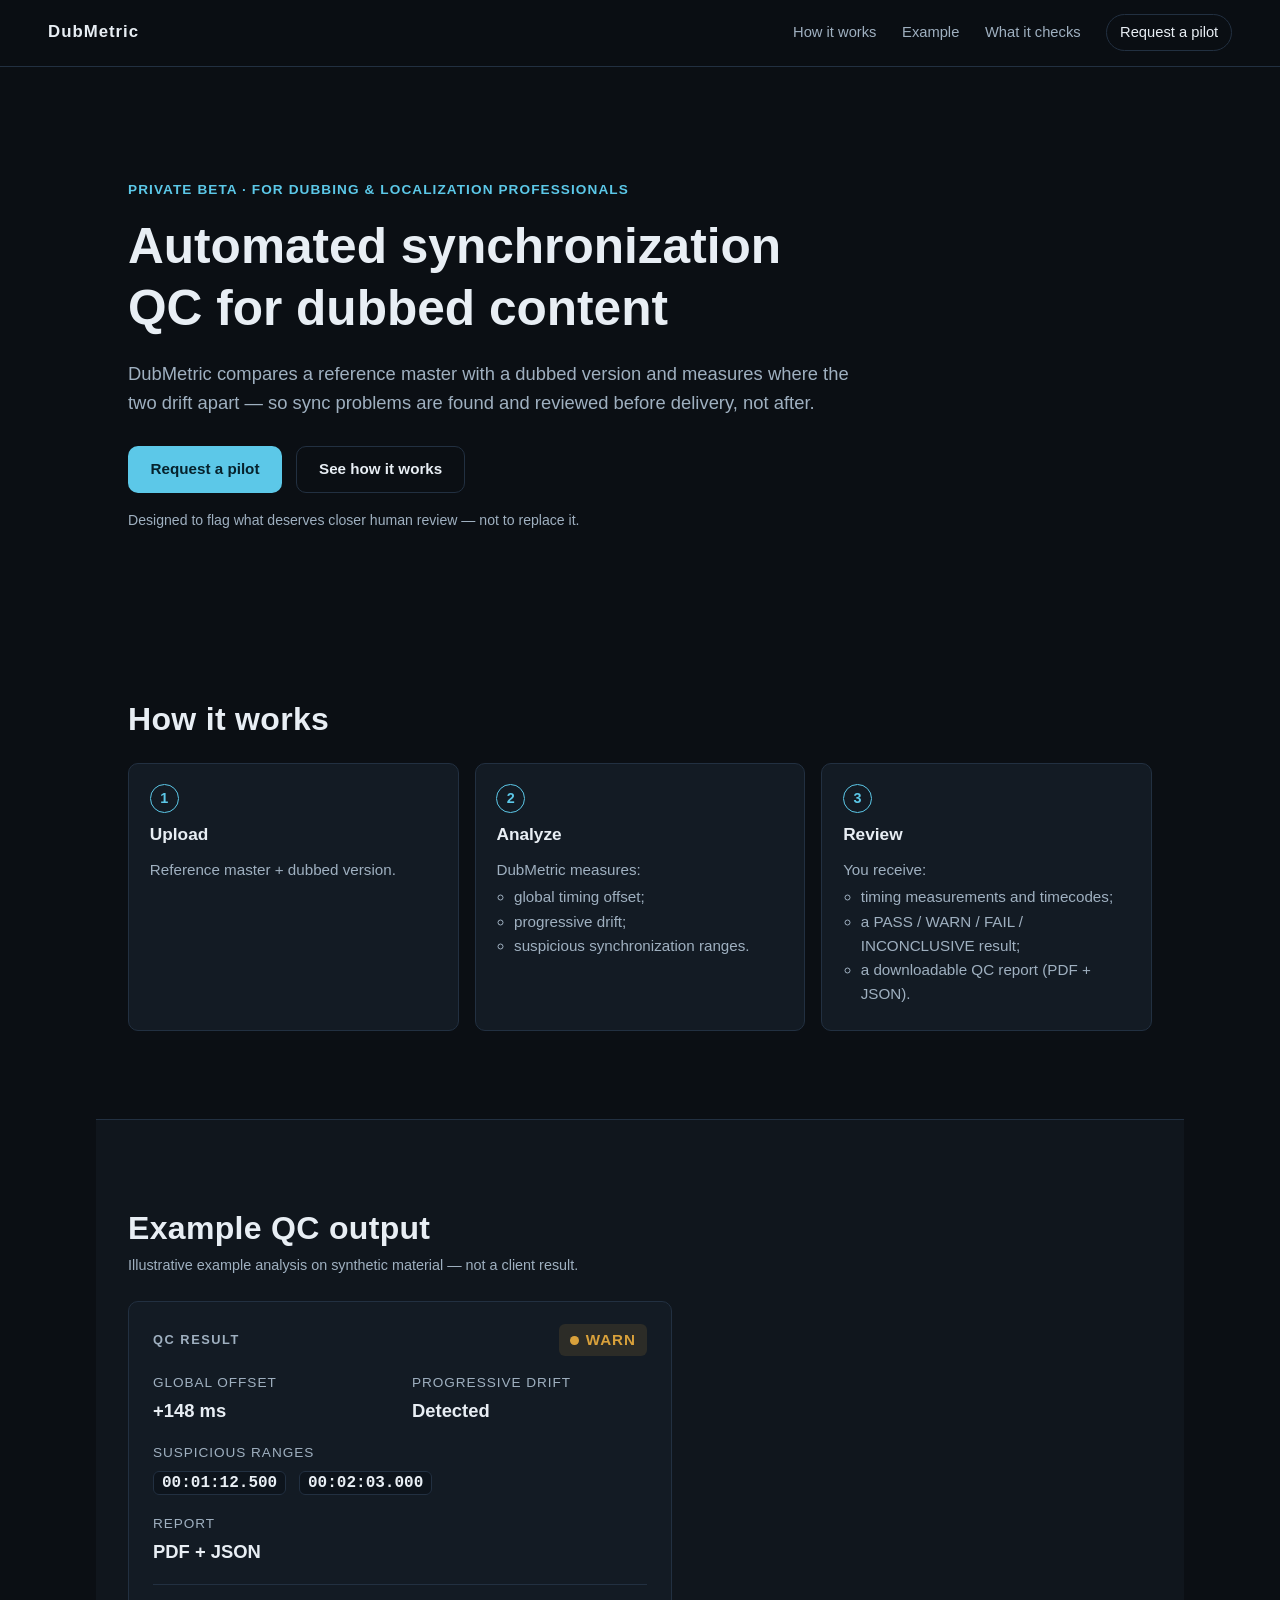
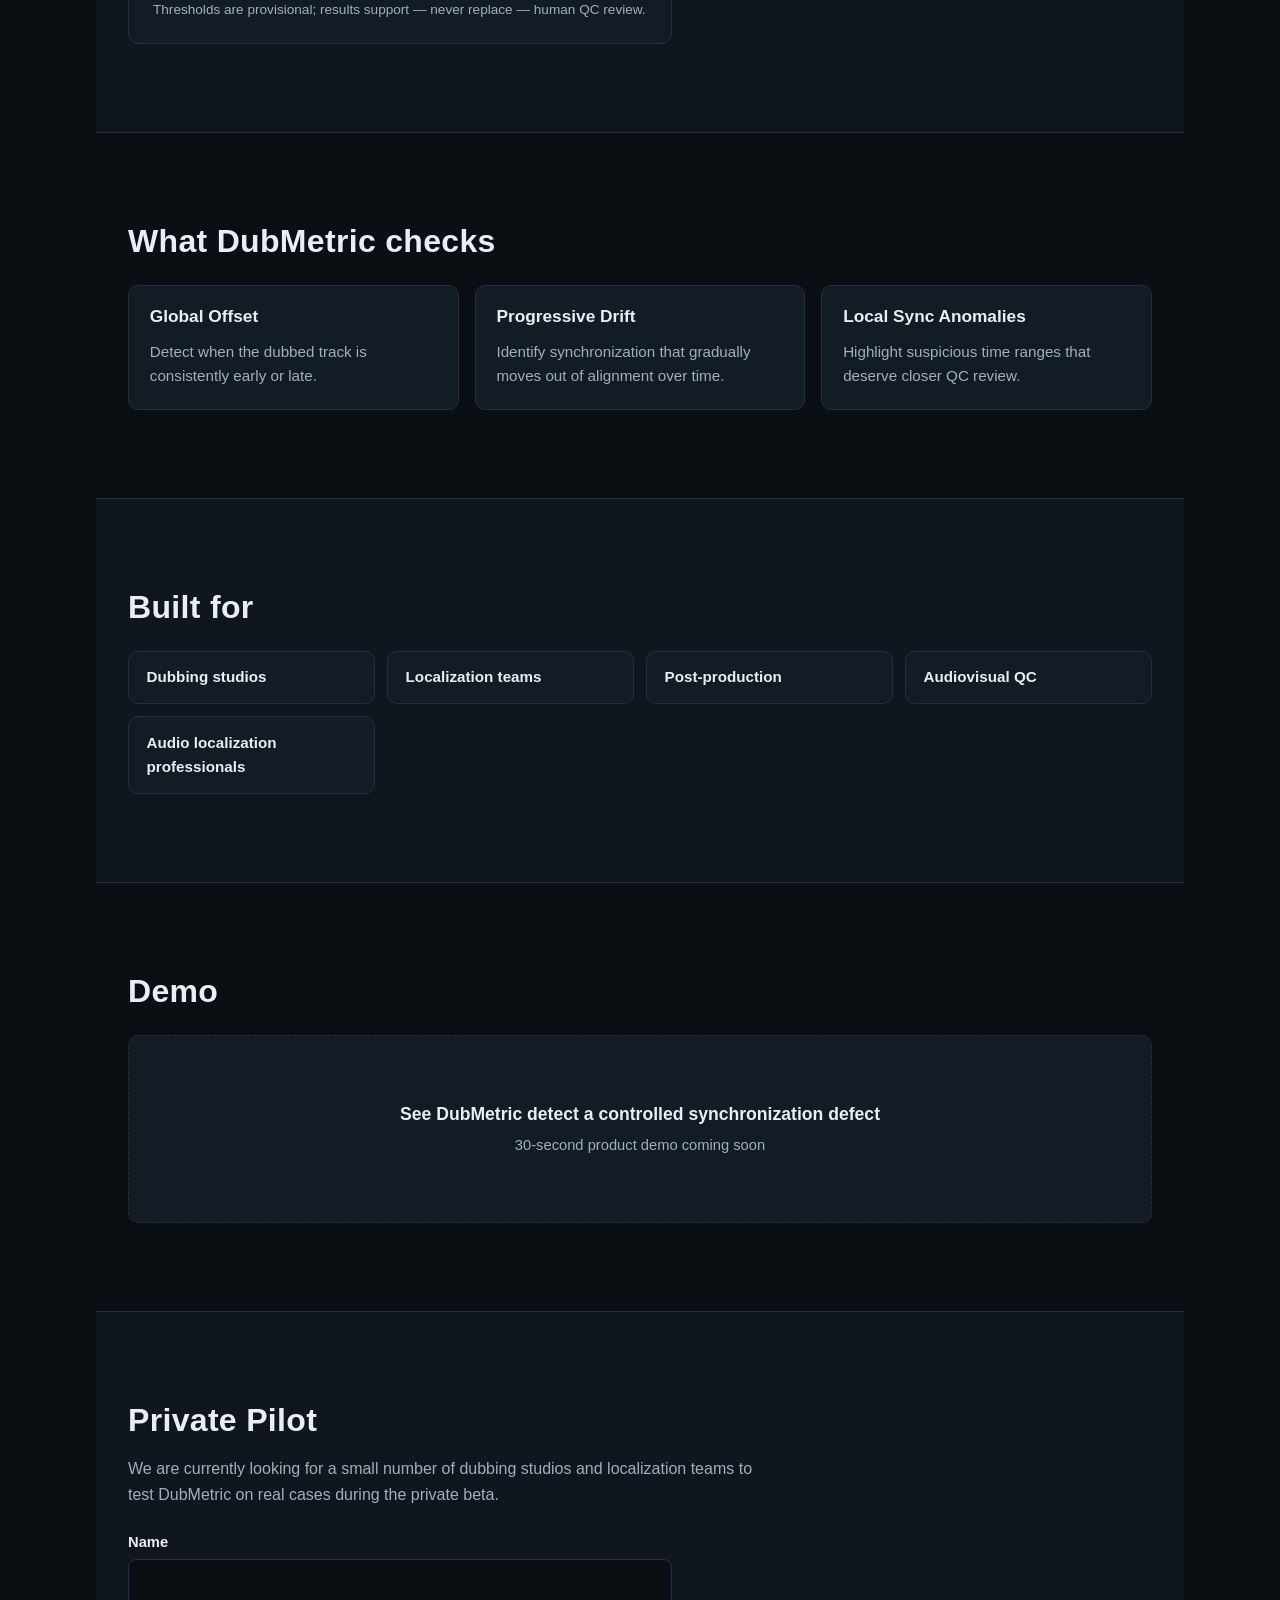
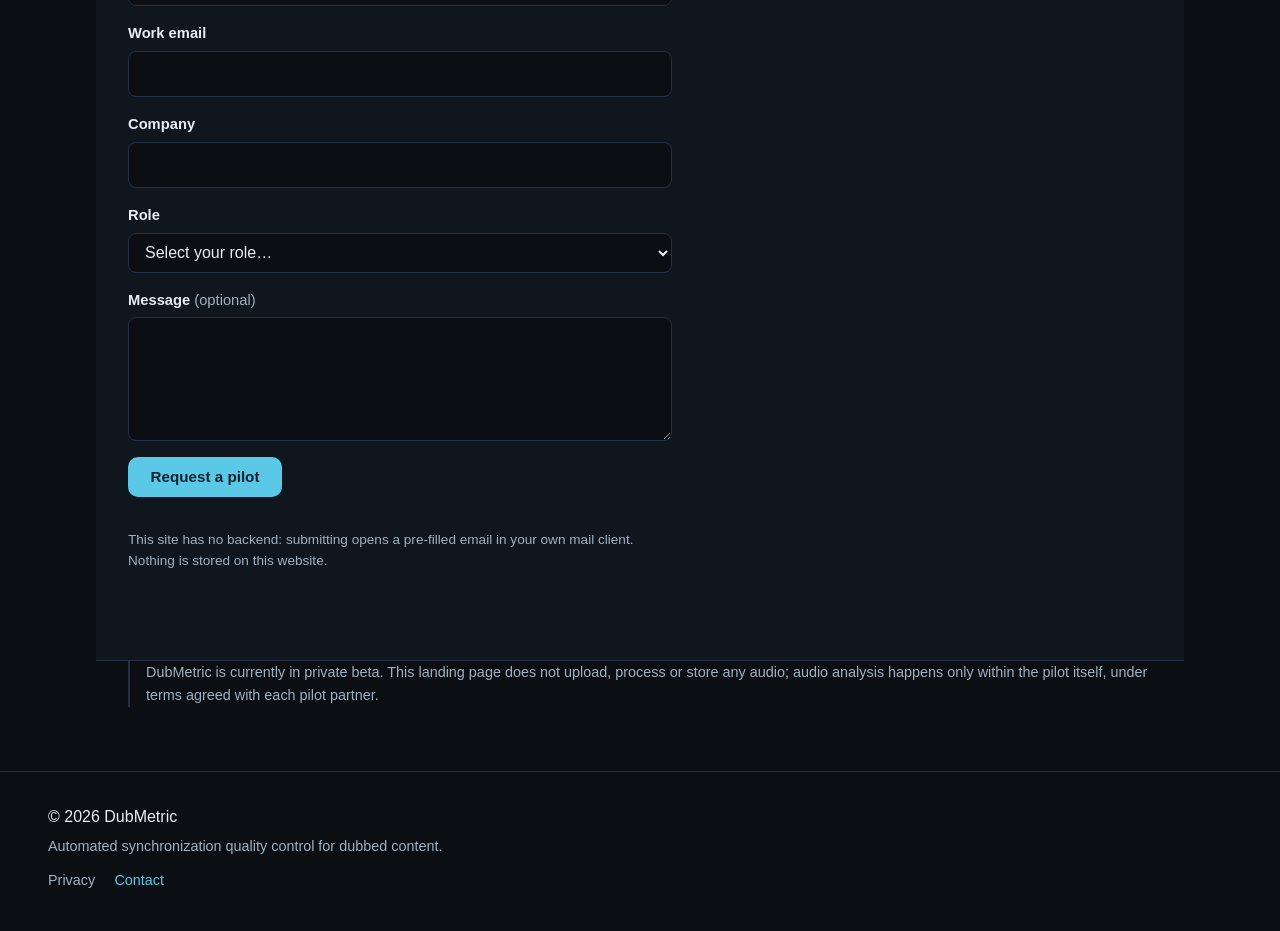
==== index.html @ 3018dfc0 "Landing V1: static commercial page for DubMetric (private beta) Independent repository - contains no" ====
<!doctype html>
<html lang="en">
<head>
  <meta charset="utf-8">
  <meta name="viewport" content="width=device-width, initial-scale=1">
  <title>DubMetric — Automated Dubbing Sync QC</title>
  <meta name="description" content="DubMetric compares a reference master with a dubbed track and detects global timing offset, progressive drift and suspicious sync ranges before delivery. Private beta — request a pilot.">
  <meta property="og:title" content="DubMetric — Automated Dubbing Sync QC">
  <meta property="og:description" content="Automated synchronization QC for dubbed content: global offset, progressive drift and local sync anomalies, flagged before delivery.">
  <meta property="og:type" content="website">
  <meta property="og:url" content="https://dubmetric.com/">
  <link rel="icon" type="image/svg+xml" href="assets/favicon.svg">
  <link rel="stylesheet" href="styles.css">
</head>
<body>

<header class="topbar">
  <a class="brand" href="#top">DubMetric</a>
  <nav aria-label="Main navigation">
    <a href="#how-it-works">How it works</a>
    <a href="#example">Example</a>
    <a href="#checks">What it checks</a>
    <a href="#pilot" class="nav-cta">Request a pilot</a>
  </nav>
</header>

<main id="top">

  <!-- ============================================================
       Section 1 — Hero
       ============================================================ -->
  <section class="hero" aria-labelledby="hero-title">
    <p class="eyebrow">Private beta · For dubbing &amp; localization professionals</p>
    <h1 id="hero-title">Automated synchronization QC for dubbed&nbsp;content</h1>
    <p class="hero-copy">
      DubMetric compares a reference master with a dubbed version and
      measures where the two drift apart — so sync problems are found
      and reviewed before delivery, not after.
    </p>
    <div class="cta-row">
      <a class="btn btn-primary" href="#pilot">Request a pilot</a>
      <a class="btn btn-secondary" href="#how-it-works">See how it works</a>
    </div>
    <p class="hero-note">
      Designed to flag what deserves closer human review — not to replace it.
    </p>
  </section>

  <!-- ============================================================
       Section 2 — How it works
       ============================================================ -->
  <section id="how-it-works" class="section" aria-labelledby="how-title">
    <h2 id="how-title">How it works</h2>
    <ol class="steps">
      <li class="step">
        <span class="step-number" aria-hidden="true">1</span>
        <h3>Upload</h3>
        <p>Reference master + dubbed version.</p>
      </li>
      <li class="step">
        <span class="step-number" aria-hidden="true">2</span>
        <h3>Analyze</h3>
        <p>DubMetric measures:</p>
        <ul>
          <li>global timing offset;</li>
          <li>progressive drift;</li>
          <li>suspicious synchronization ranges.</li>
        </ul>
      </li>
      <li class="step">
        <span class="step-number" aria-hidden="true">3</span>
        <h3>Review</h3>
        <p>You receive:</p>
        <ul>
          <li>timing measurements and timecodes;</li>
          <li>a PASS / WARN / FAIL / INCONCLUSIVE result;</li>
          <li>a downloadable QC report (PDF + JSON).</li>
        </ul>
      </li>
    </ol>
  </section>

  <!-- ============================================================
       Section 3 — Example result (clearly labeled as an example)
       ============================================================ -->
  <section id="example" class="section section-alt" aria-labelledby="example-title">
    <h2 id="example-title">Example QC output</h2>
    <p class="section-note">Illustrative example analysis on synthetic material — not a client result.</p>

    <article class="qc-card" aria-label="Example QC report summary">
      <header class="qc-head">
        <span class="qc-label">QC RESULT</span>
        <span class="status status-warn"><span class="status-dot" aria-hidden="true"></span>WARN</span>
      </header>

      <dl class="qc-grid">
        <div class="qc-item">
          <dt>Global offset</dt>
          <dd>+148 ms</dd>
        </div>
        <div class="qc-item">
          <dt>Progressive drift</dt>
          <dd>Detected</dd>
        </div>
        <div class="qc-item qc-item-wide">
          <dt>Suspicious ranges</dt>
          <dd>
            <ul class="ranges">
              <li><code>00:01:12.500</code></li>
              <li><code>00:02:03.000</code></li>
            </ul>
          </dd>
        </div>
        <div class="qc-item">
          <dt>Report</dt>
          <dd>PDF + JSON</dd>
        </div>
      </dl>

      <footer class="qc-foot">
        Thresholds are provisional; results support — never replace — human QC review.
      </footer>
    </article>
  </section>

  <!-- ============================================================
       Section 4 — What DubMetric checks
       ============================================================ -->
  <section id="checks" class="section" aria-labelledby="checks-title">
    <h2 id="checks-title">What DubMetric checks</h2>
    <div class="capability-grid">
      <article class="capability">
        <h3>Global Offset</h3>
        <p>Detect when the dubbed track is consistently early or late.</p>
      </article>
      <article class="capability">
        <h3>Progressive Drift</h3>
        <p>Identify synchronization that gradually moves out of alignment over time.</p>
      </article>
      <article class="capability">
        <h3>Local Sync Anomalies</h3>
        <p>Highlight suspicious time ranges that deserve closer QC review.</p>
      </article>
    </div>
  </section>

  <!-- ============================================================
       Section 5 — Built for
       ============================================================ -->
  <section id="built-for" class="section section-alt" aria-labelledby="builtfor-title">
    <h2 id="builtfor-title">Built for</h2>
    <ul class="audience">
      <li>Dubbing studios</li>
      <li>Localization teams</li>
      <li>Post-production</li>
      <li>Audiovisual QC</li>
      <li>Audio localization professionals</li>
    </ul>
  </section>

  <!-- ============================================================
       Section 6 — Demo placeholder
       ============================================================ -->
  <section id="demo" class="section" aria-labelledby="demo-title">
    <h2 id="demo-title">Demo</h2>
    <!-- Demo media slot: replace this card with a lightweight embed when
         the video is ready, e.g.
         <video src="assets/demo.webm" controls preload="none"></video>
         or a hosted-player iframe. Nothing heavy is loaded today. -->
    <div class="demo-card" data-demo-slot>
      <p class="demo-line">See DubMetric detect a controlled synchronization defect</p>
      <p class="demo-soon">30-second product demo coming soon</p>
    </div>
  </section>

  <!-- ============================================================
       Section 7 — Private Pilot
       ============================================================ -->
  <section id="pilot" class="section section-alt" aria-labelledby="pilot-title">
    <h2 id="pilot-title">Private Pilot</h2>
    <p class="pilot-copy">
      We are currently looking for a small number of dubbing studios and
      localization teams to test DubMetric on real cases during the
      private beta.
    </p>

    <form id="pilot-form" novalidate>
      <div class="form-row">
        <label for="pf-name">Name</label>
        <input id="pf-name" name="name" type="text" autocomplete="name" required>
      </div>
      <div class="form-row">
        <label for="pf-email">Work email</label>
        <input id="pf-email" name="email" type="email" autocomplete="email" required>
      </div>
      <div class="form-row">
        <label for="pf-company">Company</label>
        <input id="pf-company" name="company" type="text" autocomplete="organization" required>
      </div>
      <div class="form-row">
        <label for="pf-role">Role</label>
        <select id="pf-role" name="role" required>
          <option value="" selected>Select your role…</option>
          <option value="dubbing-studio">Dubbing studio lead</option>
          <option value="localization">Localization manager</option>
          <option value="post-production">Post-production</option>
          <option value="av-qc">Audiovisual QC</option>
          <option value="other">Other</option>
        </select>
      </div>
      <div class="form-row">
        <label for="pf-message">Message <span class="optional">(optional)</span></label>
        <textarea id="pf-message" name="message" rows="4"></textarea>
      </div>

      <button type="submit" class="btn btn-primary">Request a pilot</button>
      <p id="form-status" class="form-status" role="status"></p>
      <p class="form-honesty">
        This site has no backend: submitting opens a pre-filled email in
        your own mail client. Nothing is stored on this website.
      </p>
    </form>
  </section>

  <!-- ============================================================
       Section 8 — Confidentiality / beta note
       ============================================================ -->
  <aside class="beta-note" aria-label="Beta notice">
    <p>
      DubMetric is currently in private beta. This landing page does not
      upload, process or store any audio; audio analysis happens only
      within the pilot itself, under terms agreed with each pilot partner.
    </p>
  </aside>

</main>

<!-- ============================================================
     Section 9 — Footer
     ============================================================ -->
<footer class="footer">
  <p>© 2026 DubMetric</p>
  <p class="footer-tagline">Automated synchronization quality control for dubbed content.</p>
  <p class="footer-links">
    <span class="placeholder-link" title="Page not published yet">Privacy</span>
    <a href="mailto:pilot@dubmetric.com">Contact</a>
  </p>
</footer>

<script src="script.js"></script>
</body>
</html>
---- styles.css ----
/* DubMetric landing V1 — dark, sober, technical. No frameworks. */

:root {
  --bg: #0b0f14;
  --bg-alt: #10161d;
  --panel: #131b24;
  --line: #223041;
  --ink: #e8eef4;
  --muted: #9fb0c0;
  --accent: #5cc8e8;
  --accent-strong: #2ea8cf;
  --pass: #46b981;
  --warn: #d9a13b;
  --fail: #d95f5f;
  --radius: 10px;
  color-scheme: dark;
}

* { box-sizing: border-box; }

html { scroll-behavior: smooth; }

body {
  margin: 0;
  background: var(--bg);
  color: var(--ink);
  font-family: -apple-system, BlinkMacSystemFont, "Segoe UI", Roboto,
    "Helvetica Neue", Arial, sans-serif;
  line-height: 1.6;
  font-size: 16px;
}

/* ---------- layout ---------- */

.topbar {
  position: sticky;
  top: 0;
  z-index: 10;
  display: flex;
  align-items: center;
  justify-content: space-between;
  gap: 1rem;
  padding: 0.9rem clamp(1rem, 4vw, 3rem);
  background: rgba(11, 15, 20, 0.92);
  border-bottom: 1px solid var(--line);
}

.brand {
  font-weight: 700;
  letter-spacing: 0.06em;
  color: var(--ink);
  text-decoration: none;
  font-size: 1.05rem;
}

.topbar nav {
  display: flex;
  gap: clamp(0.75rem, 2.5vw, 1.6rem);
  align-items: center;
  flex-wrap: wrap;
}

.topbar nav a {
  color: var(--muted);
  text-decoration: none;
  font-size: 0.92rem;
}

.topbar nav a:hover,
.topbar nav a:focus-visible { color: var(--ink); }

.nav-cta {
  border: 1px solid var(--line);
  padding: 0.35rem 0.8rem;
  border-radius: 999px;
  color: var(--ink) !important;
}

main { max-width: 68rem; margin: 0 auto; padding: 0 clamp(1rem, 4vw, 2rem); }

.section { padding: clamp(3rem, 7vw, 5.5rem) 0; }
.section-alt {
  background: var(--bg-alt);
  border-block: 1px solid var(--line);
  /* bleed to full width while keeping content centered */
  margin-inline: calc(-1 * clamp(1rem, 4vw, 2rem));
  padding-inline: clamp(1rem, 4vw, 2rem);
}

h1, h2, h3 { line-height: 1.25; margin: 0 0 0.75rem; }
h2 { font-size: clamp(1.5rem, 3vw, 2rem); letter-spacing: 0.01em; }
h3 { font-size: 1.08rem; }

/* ---------- hero ---------- */

.hero {
  padding: clamp(4rem, 10vw, 7rem) 0 clamp(3rem, 7vw, 5rem);
  max-width: 46rem;
}

.eyebrow {
  color: var(--accent);
  font-size: 0.85rem;
  font-weight: 600;
  letter-spacing: 0.08em;
  text-transform: uppercase;
  margin: 0 0 1rem;
}

.hero h1 {
  font-size: clamp(1.9rem, 5vw, 3.1rem);
  font-weight: 700;
}

.hero-copy { color: var(--muted); font-size: clamp(1rem, 2vw, 1.15rem); }

.cta-row {
  display: flex;
  gap: 0.9rem;
  flex-wrap: wrap;
  margin: 1.75rem 0 1rem;
}

.hero-note { color: var(--muted); font-size: 0.88rem; margin: 0; }

/* ---------- buttons ---------- */

.btn {
  display: inline-block;
  padding: 0.65rem 1.35rem;
  border-radius: var(--radius);
  text-decoration: none;
  font-weight: 600;
  font-size: 0.95rem;
  border: 1px solid transparent;
  cursor: pointer;
  transition: filter 120ms ease;
}

.btn-primary { background: var(--accent); color: #06222c; }
.btn-primary:hover { filter: brightness(1.08); }

.btn-secondary {
  border-color: var(--line);
  color: var(--ink);
  background: transparent;
}
.btn-secondary:hover { border-color: var(--accent); }

:focus-visible {
  outline: 2px solid var(--accent);
  outline-offset: 2px;
  border-radius: 4px;
}

/* ---------- steps ---------- */

.steps {
  list-style: none;
  display: grid;
  grid-template-columns: repeat(3, minmax(0, 1fr));
  gap: 1rem;
  padding: 0;
  margin: 1.5rem 0 0;
}

.step {
  background: var(--panel);
  border: 1px solid var(--line);
  border-radius: var(--radius);
  padding: 1.25rem 1.3rem;
}

.step-number {
  display: inline-flex;
  width: 1.8rem;
  height: 1.8rem;
  align-items: center;
  justify-content: center;
  border: 1px solid var(--accent);
  color: var(--accent);
  border-radius: 50%;
  font-weight: 700;
  font-size: 0.9rem;
  margin-bottom: 0.7rem;
}

.step p, .step ul { color: var(--muted); font-size: 0.95rem; margin: 0.2rem 0; }
.step ul { padding-left: 1.1rem; }

.section-note { color: var(--muted); font-size: 0.9rem; margin-top: -0.4rem; }

/* ---------- example QC card ---------- */

.qc-card {
  background: var(--panel);
  border: 1px solid var(--line);
  border-radius: var(--radius);
  padding: 1.4rem 1.5rem;
  max-width: 34rem;
  margin-top: 1.5rem;
}

.qc-head {
  display: flex;
  justify-content: space-between;
  align-items: center;
  gap: 1rem;
  flex-wrap: wrap;
  margin-bottom: 1rem;
}

.qc-label {
  font-size: 0.8rem;
  letter-spacing: 0.12em;
  color: var(--muted);
  font-weight: 700;
}

.status {
  display: inline-flex;
  align-items: center;
  gap: 0.45rem;
  font-weight: 700;
  letter-spacing: 0.06em;
  font-size: 0.95rem;
  padding: 0.25rem 0.7rem;
  border-radius: 6px;
}

.status-dot { width: 0.55rem; height: 0.55rem; border-radius: 50%; }

.status-warn { color: var(--warn); background: rgba(217, 161, 59, 0.12); }
.status-warn .status-dot { background: var(--warn); }

.qc-grid {
  display: grid;
  grid-template-columns: 1fr 1fr;
  gap: 1rem 1.5rem;
  margin: 0;
}

.qc-item-wide { grid-column: 1 / -1; }

.qc-grid dt {
  color: var(--muted);
  font-size: 0.85rem;
  text-transform: uppercase;
  letter-spacing: 0.07em;
}

.qc-grid dd {
  margin: 0.15rem 0 0;
  font-size: 1.15rem;
  font-weight: 600;
  font-variant-numeric: tabular-nums;
}

.ranges { list-style: none; display: flex; gap: 0.8rem; padding: 0; margin: 0.15rem 0 0; flex-wrap: wrap; }
.ranges code {
  background: #0d141c;
  border: 1px solid var(--line);
  padding: 0.15rem 0.5rem;
  border-radius: 6px;
  font-size: 1rem;
}

.qc-foot {
  margin-top: 1.1rem;
  padding-top: 0.9rem;
  border-top: 1px solid var(--line);
  color: var(--muted);
  font-size: 0.85rem;
}

/* ---------- capabilities / audience ---------- */

.capability-grid {
  display: grid;
  grid-template-columns: repeat(3, minmax(0, 1fr));
  gap: 1rem;
  margin-top: 1.5rem;
}

.capability {
  background: var(--panel);
  border: 1px solid var(--line);
  border-radius: var(--radius);
  padding: 1.25rem 1.3rem;
}

.capability p { color: var(--muted); margin: 0.2rem 0 0; font-size: 0.95rem; }

.audience {
  list-style: none;
  display: grid;
  grid-template-columns: repeat(auto-fit, minmax(13rem, 1fr));
  gap: 0.75rem;
  padding: 0;
  margin: 1.5rem 0 0;
}

.audience li {
  background: var(--panel);
  border: 1px solid var(--line);
  border-radius: var(--radius);
  padding: 0.85rem 1.1rem;
  font-weight: 600;
  font-size: 0.95rem;
}

/* ---------- demo placeholder ---------- */

.demo-card {
  border: 1px dashed var(--line);
  border-radius: var(--radius);
  background: var(--panel);
  padding: clamp(2.5rem, 6vw, 4rem) 1.5rem;
  text-align: center;
  margin-top: 1.5rem;
}

.demo-line { font-size: 1.1rem; font-weight: 600; margin: 0 0 0.4rem; }
.demo-soon { color: var(--muted); margin: 0; font-size: 0.92rem; }

/* ---------- pilot form ---------- */

.pilot-copy { color: var(--muted); max-width: 40rem; }

#pilot-form {
  margin-top: 1.5rem;
  max-width: 34rem;
  display: grid;
  gap: 1rem;
}

.form-row { display: grid; gap: 0.3rem; }

label { font-weight: 600; font-size: 0.92rem; }
.optional { color: var(--muted); font-weight: 400; }

input, select, textarea {
  font: inherit;
  color: var(--ink);
  background: var(--bg);
  border: 1px solid var(--line);
  border-radius: 8px;
  padding: 0.6rem 0.75rem;
  width: 100%;
}

input:focus-visible, select:focus-visible, textarea:focus-visible {
  outline: 2px solid var(--accent);
  outline-offset: 0;
  border-color: var(--accent);
}

textarea { resize: vertical; }

#pilot-form .btn-primary { justify-self: start; }

.form-status { margin: 0; font-weight: 600; color: var(--accent); }
.form-status[data-error="true"] { color: var(--fail); }

.form-honesty { color: var(--muted); font-size: 0.85rem; margin: 0; }

/* ---------- beta note & footer ---------- */

.beta-note {
  padding-bottom: clamp(2.5rem, 5vw, 4rem);
}

.beta-note p {
  color: var(--muted);
  font-size: 0.9rem;
  border-left: 2px solid var(--line);
  padding-left: 1rem;
  margin: 0;
}

.footer {
  border-top: 1px solid var(--line);
  padding: 2rem clamp(1rem, 4vw, 3rem) 2.5rem;
  display: grid;
  gap: 0.3rem;
}

.footer p { margin: 0; }
.footer-tagline { color: var(--muted); font-size: 0.9rem; }
.footer-links { display: flex; gap: 1.2rem; font-size: 0.9rem; margin-top: 0.4rem !important; }
.footer-links a { color: var(--accent); text-decoration: none; }
.footer-links a:hover, .footer-links a:focus-visible { text-decoration: underline; }
.placeholder-link { color: var(--muted); cursor: default; }

/* ---------- responsive ---------- */

@media (max-width: 48rem) {
  .steps, .capability-grid { grid-template-columns: 1fr; }
  .qc-grid { grid-template-columns: 1fr; }
  .topbar { flex-direction: column; align-items: flex-start; }
  .hero { padding-top: 3rem; }
}
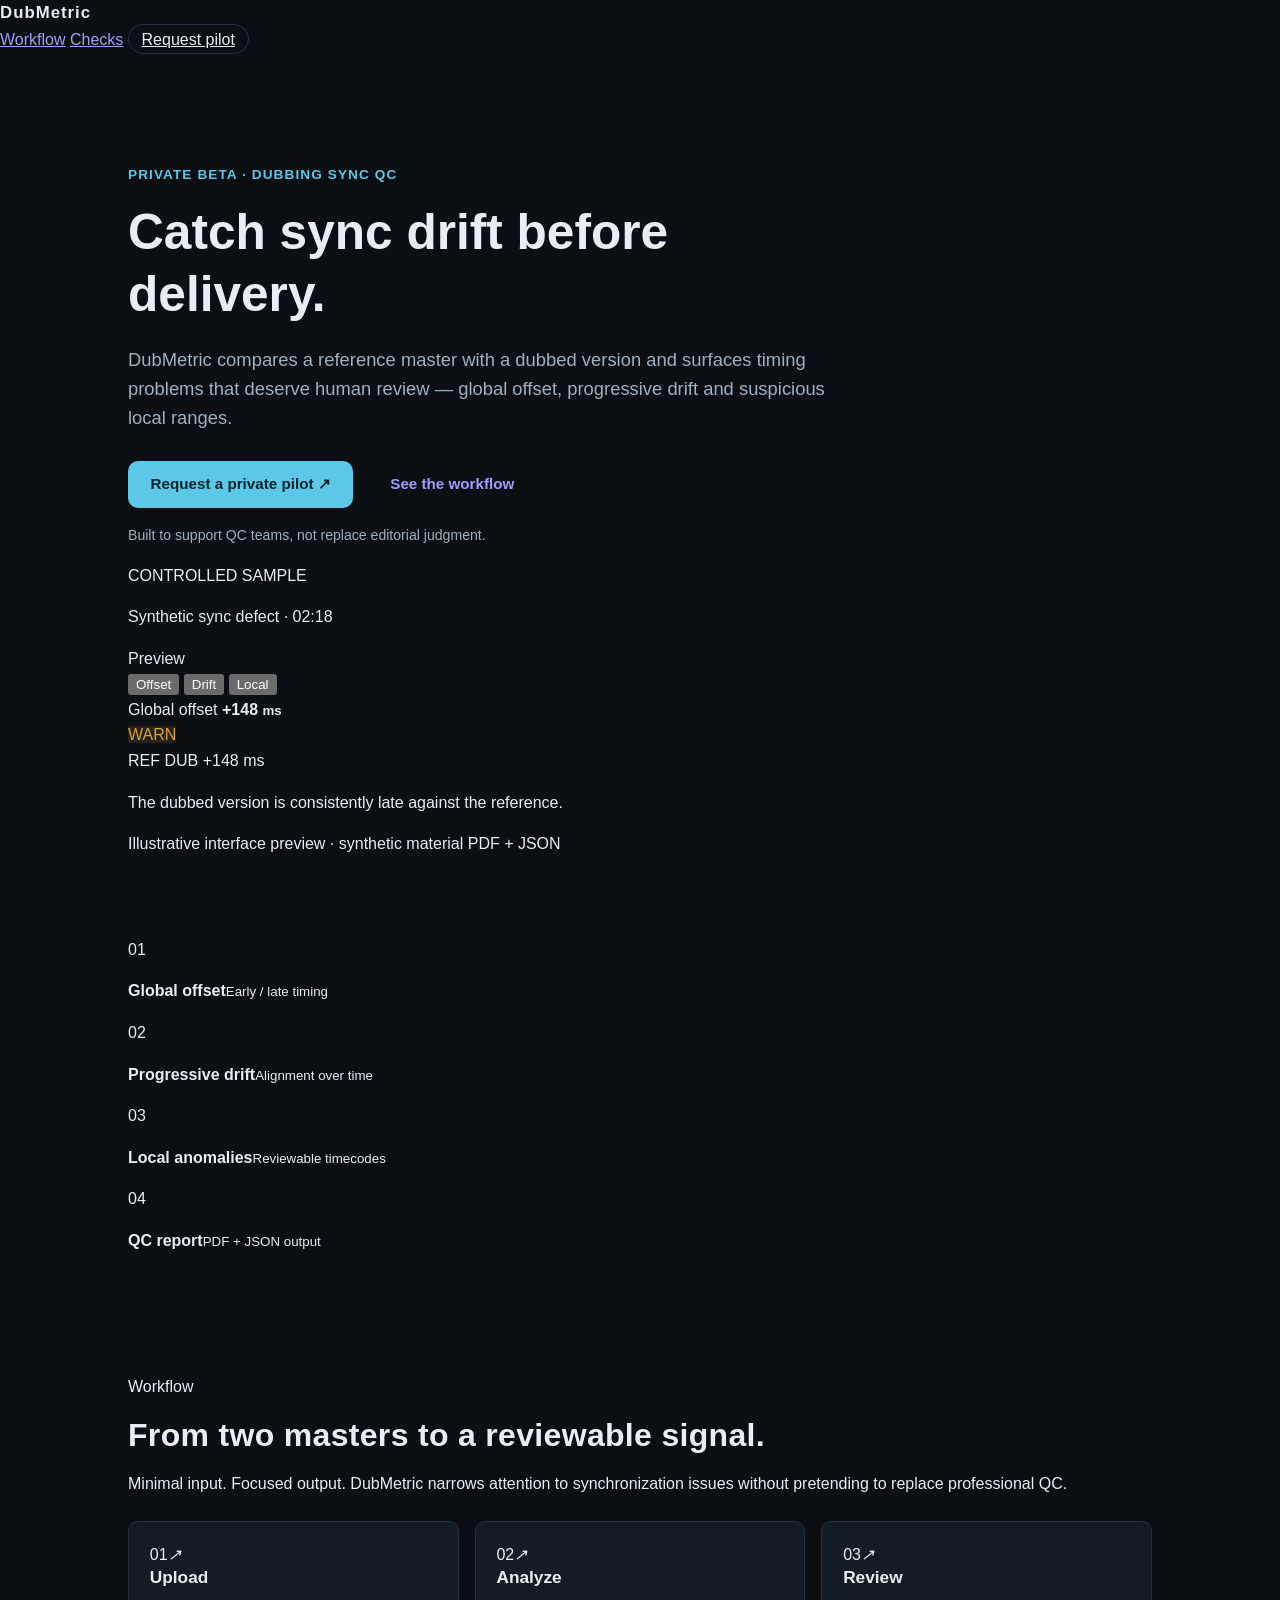
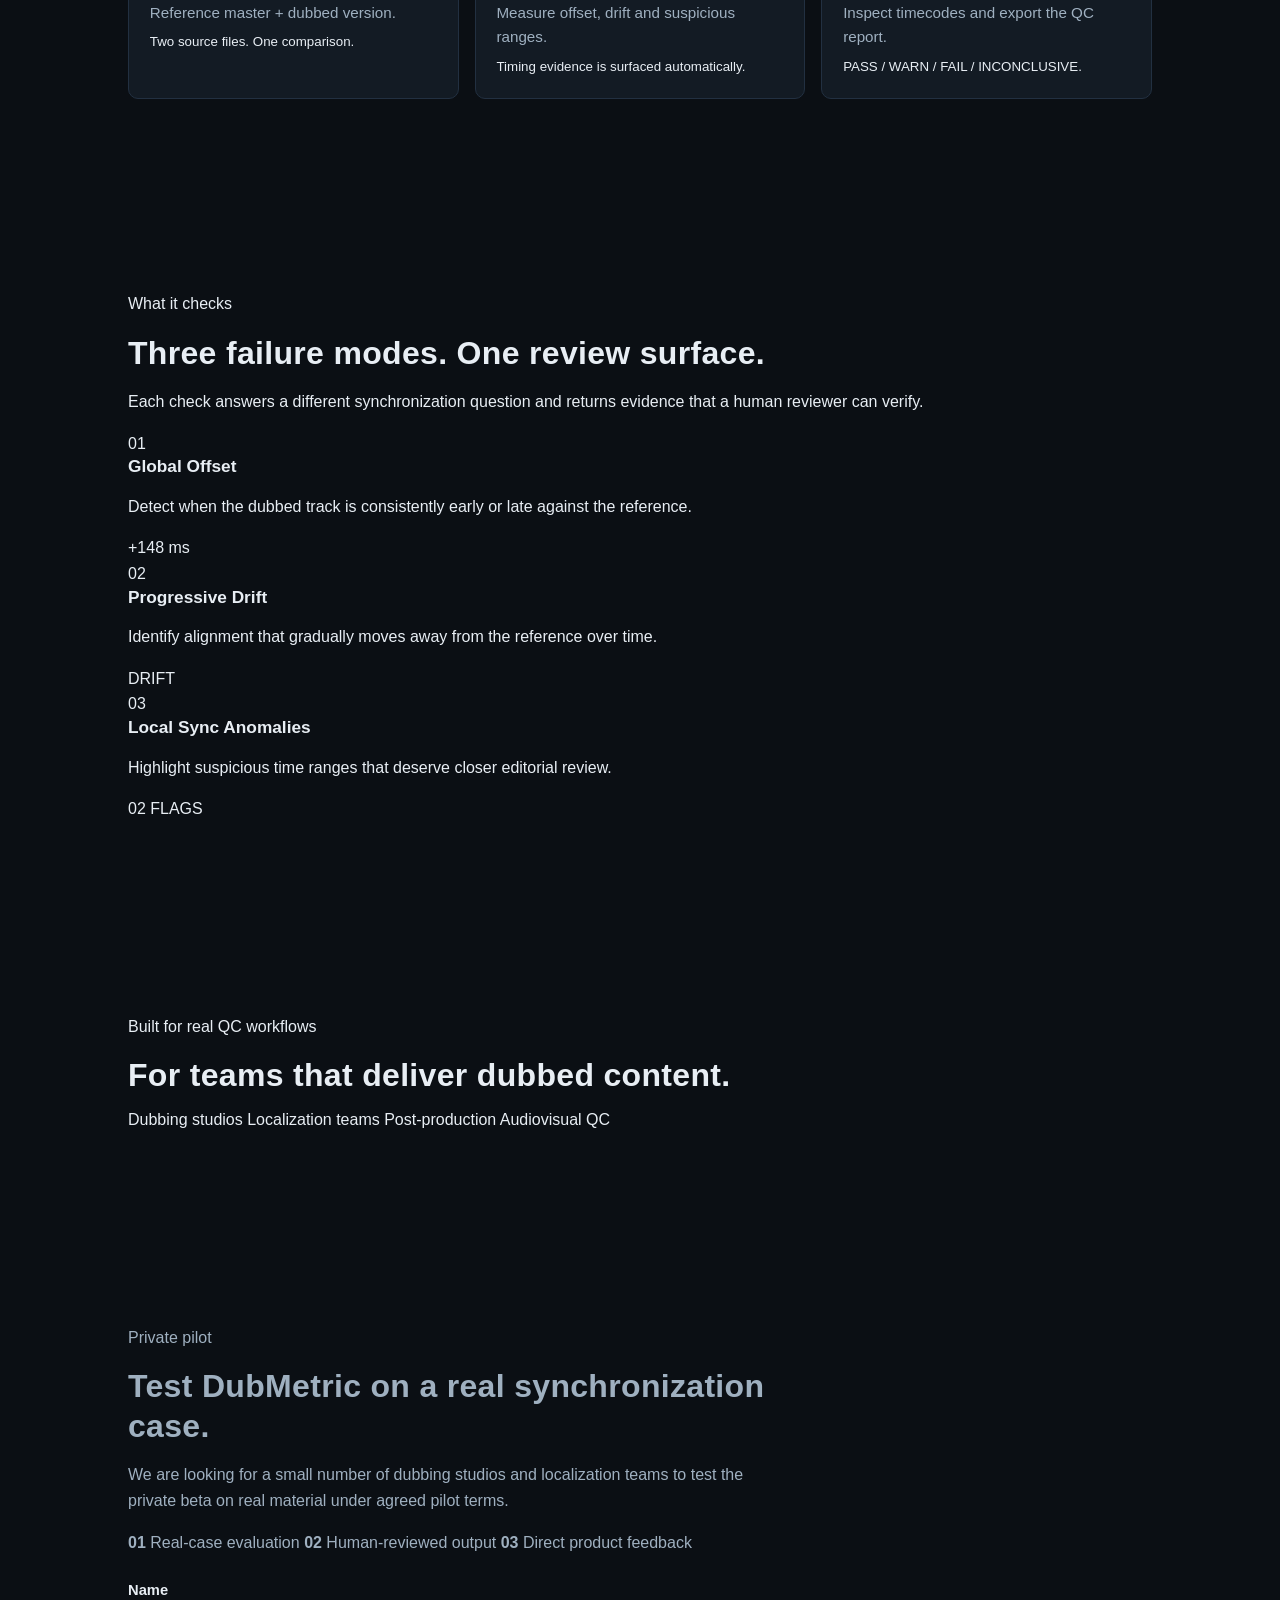
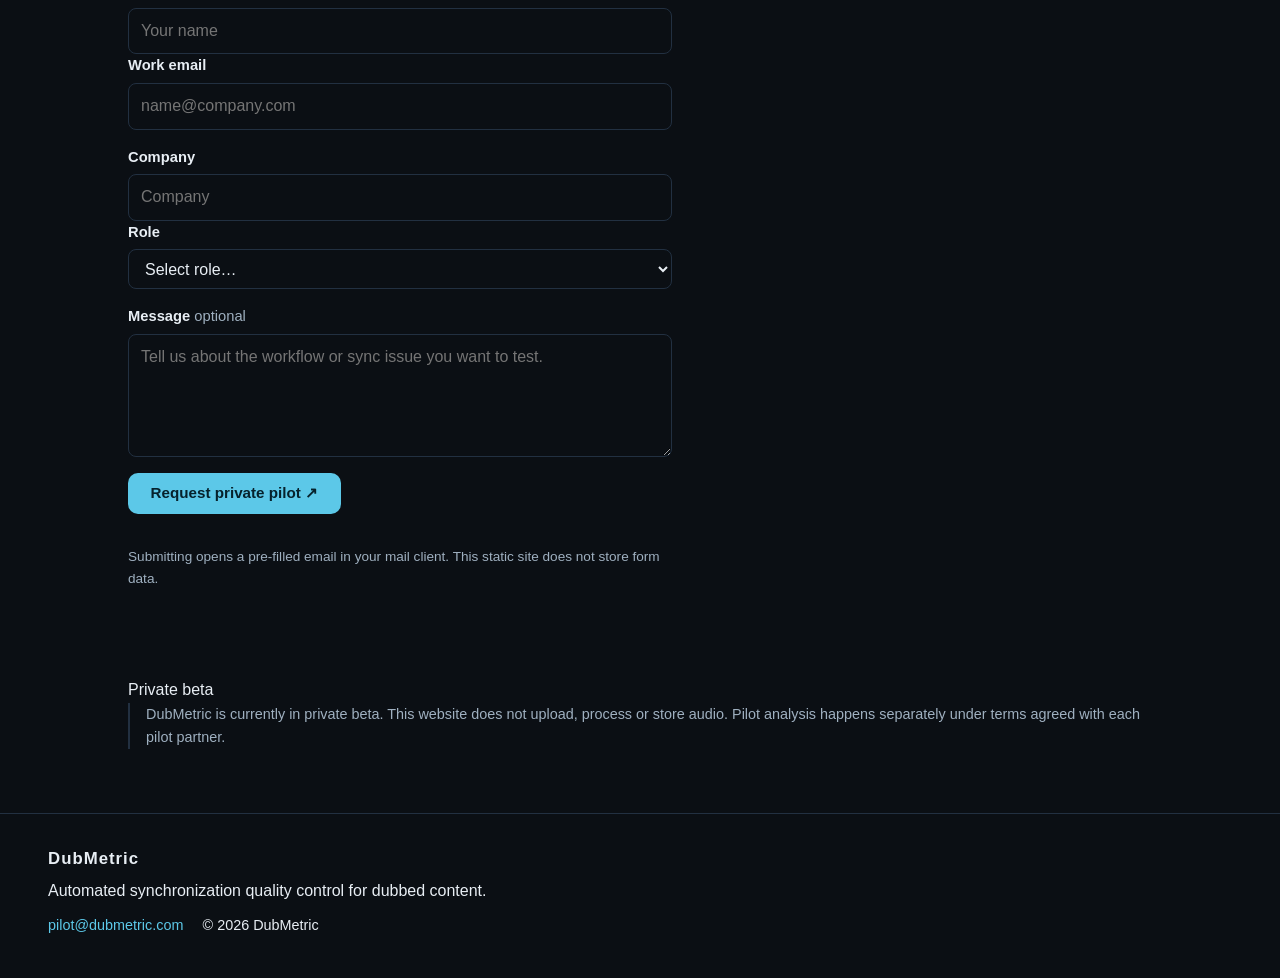
==== commit c78ddeec: "Redesign landing with premium motion-first hero" ====
--- a/index.html
+++ b/index.html
@@ -13,240 +13,257 @@
   <link rel="stylesheet" href="styles.css">
 </head>
 <body>
-
-<header class="topbar">
-  <a class="brand" href="#top">DubMetric</a>
-  <nav aria-label="Main navigation">
-    <a href="#how-it-works">How it works</a>
-    <a href="#example">Example</a>
-    <a href="#checks">What it checks</a>
-    <a href="#pilot" class="nav-cta">Request a pilot</a>
-  </nav>
-</header>
-
-<main id="top">
-
-  <!-- ============================================================
-       Section 1 — Hero
-       ============================================================ -->
-  <section class="hero" aria-labelledby="hero-title">
-    <p class="eyebrow">Private beta · For dubbing &amp; localization professionals</p>
-    <h1 id="hero-title">Automated synchronization QC for dubbed&nbsp;content</h1>
-    <p class="hero-copy">
-      DubMetric compares a reference master with a dubbed version and
-      measures where the two drift apart — so sync problems are found
-      and reviewed before delivery, not after.
-    </p>
-    <div class="cta-row">
-      <a class="btn btn-primary" href="#pilot">Request a pilot</a>
-      <a class="btn btn-secondary" href="#how-it-works">See how it works</a>
+  <div class="ambient ambient-one" aria-hidden="true"></div>
+  <div class="ambient ambient-two" aria-hidden="true"></div>
+
+  <header class="site-header">
+    <div class="nav-shell">
+      <a class="brand" href="#top" aria-label="DubMetric home">
+        <span class="brand-mark" aria-hidden="true"><span></span><span></span><span></span></span>
+        <span>DubMetric</span>
+      </a>
+      <nav aria-label="Main navigation">
+        <a href="#workflow">Workflow</a>
+        <a href="#checks">Checks</a>
+        <a href="#pilot" class="nav-cta">Request pilot</a>
+      </nav>
     </div>
-    <p class="hero-note">
-      Designed to flag what deserves closer human review — not to replace it.
-    </p>
-  </section>
-
-  <!-- ============================================================
-       Section 2 — How it works
-       ============================================================ -->
-  <section id="how-it-works" class="section" aria-labelledby="how-title">
-    <h2 id="how-title">How it works</h2>
-    <ol class="steps">
-      <li class="step">
-        <span class="step-number" aria-hidden="true">1</span>
-        <h3>Upload</h3>
-        <p>Reference master + dubbed version.</p>
-      </li>
-      <li class="step">
-        <span class="step-number" aria-hidden="true">2</span>
-        <h3>Analyze</h3>
-        <p>DubMetric measures:</p>
-        <ul>
-          <li>global timing offset;</li>
-          <li>progressive drift;</li>
-          <li>suspicious synchronization ranges.</li>
-        </ul>
-      </li>
-      <li class="step">
-        <span class="step-number" aria-hidden="true">3</span>
-        <h3>Review</h3>
-        <p>You receive:</p>
-        <ul>
-          <li>timing measurements and timecodes;</li>
-          <li>a PASS / WARN / FAIL / INCONCLUSIVE result;</li>
-          <li>a downloadable QC report (PDF + JSON).</li>
-        </ul>
-      </li>
-    </ol>
-  </section>
-
-  <!-- ============================================================
-       Section 3 — Example result (clearly labeled as an example)
-       ============================================================ -->
-  <section id="example" class="section section-alt" aria-labelledby="example-title">
-    <h2 id="example-title">Example QC output</h2>
-    <p class="section-note">Illustrative example analysis on synthetic material — not a client result.</p>
-
-    <article class="qc-card" aria-label="Example QC report summary">
-      <header class="qc-head">
-        <span class="qc-label">QC RESULT</span>
-        <span class="status status-warn"><span class="status-dot" aria-hidden="true"></span>WARN</span>
-      </header>
-
-      <dl class="qc-grid">
-        <div class="qc-item">
-          <dt>Global offset</dt>
-          <dd>+148 ms</dd>
+  </header>
+
+  <main id="top">
+    <section class="hero" aria-labelledby="hero-title">
+      <div class="hero-copy-block" data-reveal>
+        <p class="eyebrow"><span class="eyebrow-dot" aria-hidden="true"></span>Private beta · Dubbing sync QC</p>
+        <h1 id="hero-title">Catch sync drift <span>before delivery.</span></h1>
+        <p class="hero-copy">
+          DubMetric compares a reference master with a dubbed version and surfaces timing problems that deserve human review — global offset, progressive drift and suspicious local ranges.
+        </p>
+        <div class="cta-row">
+          <a class="btn btn-primary" href="#pilot">Request a private pilot <span aria-hidden="true">↗</span></a>
+          <a class="btn btn-ghost" href="#workflow">See the workflow</a>
         </div>
-        <div class="qc-item">
-          <dt>Progressive drift</dt>
-          <dd>Detected</dd>
+        <p class="hero-note">Built to support QC teams, not replace editorial judgment.</p>
+      </div>
+
+      <div class="product-stage" data-reveal>
+        <div class="stage-glow" aria-hidden="true"></div>
+        <article class="product-card" aria-label="Illustrative DubMetric QC interface preview">
+          <header class="product-head">
+            <div>
+              <p class="product-kicker">CONTROLLED SAMPLE</p>
+              <p class="product-title">Synthetic sync defect · 02:18</p>
+            </div>
+            <span class="live-badge"><span aria-hidden="true"></span>Preview</span>
+          </header>
+
+          <div class="motion-tabs" role="tablist" aria-label="QC preview views">
+            <span class="motion-pill" aria-hidden="true"></span>
+            <button type="button" role="tab" aria-selected="true" class="motion-tab is-active" data-tab="offset">Offset</button>
+            <button type="button" role="tab" aria-selected="false" class="motion-tab" data-tab="drift">Drift</button>
+            <button type="button" role="tab" aria-selected="false" class="motion-tab" data-tab="local">Local</button>
+          </div>
+
+          <div class="preview-panel" data-panel="offset">
+            <div class="metric-row">
+              <div>
+                <span class="metric-label">Global offset</span>
+                <strong>+148 <small>ms</small></strong>
+              </div>
+              <span class="status-chip status-warn">WARN</span>
+            </div>
+            <div class="signal-view" aria-label="Illustrative timing signal">
+              <div class="signal-grid" aria-hidden="true"></div>
+              <div class="signal-line signal-reference" aria-hidden="true"></div>
+              <div class="signal-line signal-dubbed" aria-hidden="true"></div>
+              <span class="signal-label signal-label-a">REF</span>
+              <span class="signal-label signal-label-b">DUB</span>
+              <span class="offset-marker">+148 ms</span>
+            </div>
+            <p class="panel-note">The dubbed version is consistently late against the reference.</p>
+          </div>
+
+          <div class="preview-panel" data-panel="drift" hidden>
+            <div class="metric-row">
+              <div>
+                <span class="metric-label">Progressive drift</span>
+                <strong>Detected</strong>
+              </div>
+              <span class="status-chip status-warn">WARN</span>
+            </div>
+            <div class="drift-chart" aria-label="Illustrative progressive drift chart">
+              <span class="chart-zero" aria-hidden="true"></span>
+              <span class="chart-line" aria-hidden="true"></span>
+              <span class="chart-point point-a" aria-hidden="true"></span>
+              <span class="chart-point point-b" aria-hidden="true"></span>
+              <span class="chart-point point-c" aria-hidden="true"></span>
+              <small class="chart-start">00:00</small>
+              <small class="chart-end">02:18</small>
+            </div>
+            <p class="panel-note">Alignment progressively moves away from the reference over time.</p>
+          </div>
+
+          <div class="preview-panel" data-panel="local" hidden>
+            <div class="metric-row">
+              <div>
+                <span class="metric-label">Suspicious ranges</span>
+                <strong>2 <small>flags</small></strong>
+              </div>
+              <span class="status-chip status-review">REVIEW</span>
+            </div>
+            <div class="range-list">
+              <div class="range-item"><span>01</span><code>00:01:12.500</code><em>local deviation</em></div>
+              <div class="range-item"><span>02</span><code>00:02:03.000</code><em>local deviation</em></div>
+            </div>
+            <p class="panel-note">Timecodes point reviewers directly to areas worth checking.</p>
+          </div>
+
+          <footer class="product-foot">
+            <span>Illustrative interface preview · synthetic material</span>
+            <span class="report-format">PDF + JSON</span>
+          </footer>
+        </article>
+      </div>
+    </section>
+
+    <section class="signal-strip" aria-label="DubMetric core checks" data-reveal>
+      <div><span class="strip-icon">01</span><p><strong>Global offset</strong><small>Early / late timing</small></p></div>
+      <div><span class="strip-icon">02</span><p><strong>Progressive drift</strong><small>Alignment over time</small></p></div>
+      <div><span class="strip-icon">03</span><p><strong>Local anomalies</strong><small>Reviewable timecodes</small></p></div>
+      <div><span class="strip-icon">04</span><p><strong>QC report</strong><small>PDF + JSON output</small></p></div>
+    </section>
+
+    <section id="workflow" class="section workflow" aria-labelledby="workflow-title">
+      <div class="section-intro" data-reveal>
+        <p class="section-kicker">Workflow</p>
+        <h2 id="workflow-title">From two masters to a reviewable signal.</h2>
+        <p>Minimal input. Focused output. DubMetric narrows attention to synchronization issues without pretending to replace professional QC.</p>
+      </div>
+
+      <ol class="steps">
+        <li class="step" data-reveal>
+          <div class="step-top"><span>01</span><i aria-hidden="true">↗</i></div>
+          <h3>Upload</h3>
+          <p>Reference master + dubbed version.</p>
+          <small>Two source files. One comparison.</small>
+        </li>
+        <li class="step" data-reveal>
+          <div class="step-top"><span>02</span><i aria-hidden="true">↗</i></div>
+          <h3>Analyze</h3>
+          <p>Measure offset, drift and suspicious ranges.</p>
+          <small>Timing evidence is surfaced automatically.</small>
+        </li>
+        <li class="step" data-reveal>
+          <div class="step-top"><span>03</span><i aria-hidden="true">↗</i></div>
+          <h3>Review</h3>
+          <p>Inspect timecodes and export the QC report.</p>
+          <small>PASS / WARN / FAIL / INCONCLUSIVE.</small>
+        </li>
+      </ol>
+    </section>
+
+    <section id="checks" class="section split-section" aria-labelledby="checks-title">
+      <div class="section-intro sticky-intro" data-reveal>
+        <p class="section-kicker">What it checks</p>
+        <h2 id="checks-title">Three failure modes. One review surface.</h2>
+        <p>Each check answers a different synchronization question and returns evidence that a human reviewer can verify.</p>
+      </div>
+
+      <div class="check-stack">
+        <article class="check-card" data-reveal>
+          <span class="check-index">01</span>
+          <div><h3>Global Offset</h3><p>Detect when the dubbed track is consistently early or late against the reference.</p></div>
+          <span class="mini-readout">+148 ms</span>
+        </article>
+        <article class="check-card" data-reveal>
+          <span class="check-index">02</span>
+          <div><h3>Progressive Drift</h3><p>Identify alignment that gradually moves away from the reference over time.</p></div>
+          <span class="mini-readout">DRIFT</span>
+        </article>
+        <article class="check-card" data-reveal>
+          <span class="check-index">03</span>
+          <div><h3>Local Sync Anomalies</h3><p>Highlight suspicious time ranges that deserve closer editorial review.</p></div>
+          <span class="mini-readout">02 FLAGS</span>
+        </article>
+      </div>
+    </section>
+
+    <section class="section audience-section" aria-labelledby="audience-title">
+      <div class="section-intro centered" data-reveal>
+        <p class="section-kicker">Built for real QC workflows</p>
+        <h2 id="audience-title">For teams that deliver dubbed content.</h2>
+      </div>
+      <div class="audience-grid" data-reveal>
+        <span>Dubbing studios</span>
+        <span>Localization teams</span>
+        <span>Post-production</span>
+        <span>Audiovisual QC</span>
+      </div>
+    </section>
+
+    <section id="pilot" class="section pilot-section" aria-labelledby="pilot-title">
+      <div class="pilot-shell">
+        <div class="pilot-copy" data-reveal>
+          <p class="section-kicker">Private pilot</p>
+          <h2 id="pilot-title">Test DubMetric on a real synchronization case.</h2>
+          <p>We are looking for a small number of dubbing studios and localization teams to test the private beta on real material under agreed pilot terms.</p>
+          <div class="pilot-meta">
+            <span><strong>01</strong> Real-case evaluation</span>
+            <span><strong>02</strong> Human-reviewed output</span>
+            <span><strong>03</strong> Direct product feedback</span>
+          </div>
         </div>
-        <div class="qc-item qc-item-wide">
-          <dt>Suspicious ranges</dt>
-          <dd>
-            <ul class="ranges">
-              <li><code>00:01:12.500</code></li>
-              <li><code>00:02:03.000</code></li>
-            </ul>
-          </dd>
-        </div>
-        <div class="qc-item">
-          <dt>Report</dt>
-          <dd>PDF + JSON</dd>
-        </div>
-      </dl>
-
-      <footer class="qc-foot">
-        Thresholds are provisional; results support — never replace — human QC review.
-      </footer>
-    </article>
-  </section>
-
-  <!-- ============================================================
-       Section 4 — What DubMetric checks
-       ============================================================ -->
-  <section id="checks" class="section" aria-labelledby="checks-title">
-    <h2 id="checks-title">What DubMetric checks</h2>
-    <div class="capability-grid">
-      <article class="capability">
-        <h3>Global Offset</h3>
-        <p>Detect when the dubbed track is consistently early or late.</p>
-      </article>
-      <article class="capability">
-        <h3>Progressive Drift</h3>
-        <p>Identify synchronization that gradually moves out of alignment over time.</p>
-      </article>
-      <article class="capability">
-        <h3>Local Sync Anomalies</h3>
-        <p>Highlight suspicious time ranges that deserve closer QC review.</p>
-      </article>
-    </div>
-  </section>
-
-  <!-- ============================================================
-       Section 5 — Built for
-       ============================================================ -->
-  <section id="built-for" class="section section-alt" aria-labelledby="builtfor-title">
-    <h2 id="builtfor-title">Built for</h2>
-    <ul class="audience">
-      <li>Dubbing studios</li>
-      <li>Localization teams</li>
-      <li>Post-production</li>
-      <li>Audiovisual QC</li>
-      <li>Audio localization professionals</li>
-    </ul>
-  </section>
-
-  <!-- ============================================================
-       Section 6 — Demo placeholder
-       ============================================================ -->
-  <section id="demo" class="section" aria-labelledby="demo-title">
-    <h2 id="demo-title">Demo</h2>
-    <!-- Demo media slot: replace this card with a lightweight embed when
-         the video is ready, e.g.
-         <video src="assets/demo.webm" controls preload="none"></video>
-         or a hosted-player iframe. Nothing heavy is loaded today. -->
-    <div class="demo-card" data-demo-slot>
-      <p class="demo-line">See DubMetric detect a controlled synchronization defect</p>
-      <p class="demo-soon">30-second product demo coming soon</p>
-    </div>
-  </section>
-
-  <!-- ============================================================
-       Section 7 — Private Pilot
-       ============================================================ -->
-  <section id="pilot" class="section section-alt" aria-labelledby="pilot-title">
-    <h2 id="pilot-title">Private Pilot</h2>
-    <p class="pilot-copy">
-      We are currently looking for a small number of dubbing studios and
-      localization teams to test DubMetric on real cases during the
-      private beta.
-    </p>
-
-    <form id="pilot-form" novalidate>
-      <div class="form-row">
-        <label for="pf-name">Name</label>
-        <input id="pf-name" name="name" type="text" autocomplete="name" required>
-      </div>
-      <div class="form-row">
-        <label for="pf-email">Work email</label>
-        <input id="pf-email" name="email" type="email" autocomplete="email" required>
-      </div>
-      <div class="form-row">
-        <label for="pf-company">Company</label>
-        <input id="pf-company" name="company" type="text" autocomplete="organization" required>
-      </div>
-      <div class="form-row">
-        <label for="pf-role">Role</label>
-        <select id="pf-role" name="role" required>
-          <option value="" selected>Select your role…</option>
-          <option value="dubbing-studio">Dubbing studio lead</option>
-          <option value="localization">Localization manager</option>
-          <option value="post-production">Post-production</option>
-          <option value="av-qc">Audiovisual QC</option>
-          <option value="other">Other</option>
-        </select>
-      </div>
-      <div class="form-row">
-        <label for="pf-message">Message <span class="optional">(optional)</span></label>
-        <textarea id="pf-message" name="message" rows="4"></textarea>
-      </div>
-
-      <button type="submit" class="btn btn-primary">Request a pilot</button>
-      <p id="form-status" class="form-status" role="status"></p>
-      <p class="form-honesty">
-        This site has no backend: submitting opens a pre-filled email in
-        your own mail client. Nothing is stored on this website.
-      </p>
-    </form>
-  </section>
-
-  <!-- ============================================================
-       Section 8 — Confidentiality / beta note
-       ============================================================ -->
-  <aside class="beta-note" aria-label="Beta notice">
-    <p>
-      DubMetric is currently in private beta. This landing page does not
-      upload, process or store any audio; audio analysis happens only
-      within the pilot itself, under terms agreed with each pilot partner.
-    </p>
-  </aside>
-
-</main>
-
-<!-- ============================================================
-     Section 9 — Footer
-     ============================================================ -->
-<footer class="footer">
-  <p>© 2026 DubMetric</p>
-  <p class="footer-tagline">Automated synchronization quality control for dubbed content.</p>
-  <p class="footer-links">
-    <span class="placeholder-link" title="Page not published yet">Privacy</span>
-    <a href="mailto:pilot@dubmetric.com">Contact</a>
-  </p>
-</footer>
-
-<script src="script.js"></script>
+
+        <form id="pilot-form" novalidate data-reveal>
+          <div class="form-grid">
+            <div class="form-row">
+              <label for="pf-name">Name</label>
+              <input id="pf-name" name="name" type="text" autocomplete="name" placeholder="Your name" required>
+            </div>
+            <div class="form-row">
+              <label for="pf-email">Work email</label>
+              <input id="pf-email" name="email" type="email" autocomplete="email" placeholder="name@company.com" required>
+            </div>
+          </div>
+          <div class="form-grid">
+            <div class="form-row">
+              <label for="pf-company">Company</label>
+              <input id="pf-company" name="company" type="text" autocomplete="organization" placeholder="Company" required>
+            </div>
+            <div class="form-row">
+              <label for="pf-role">Role</label>
+              <select id="pf-role" name="role" required>
+                <option value="" selected>Select role…</option>
+                <option value="dubbing-studio">Dubbing studio lead</option>
+                <option value="localization">Localization manager</option>
+                <option value="post-production">Post-production</option>
+                <option value="av-qc">Audiovisual QC</option>
+                <option value="other">Other</option>
+              </select>
+            </div>
+          </div>
+          <div class="form-row">
+            <label for="pf-message">Message <span class="optional">optional</span></label>
+            <textarea id="pf-message" name="message" rows="4" placeholder="Tell us about the workflow or sync issue you want to test."></textarea>
+          </div>
+          <button type="submit" class="btn btn-primary form-submit">Request private pilot <span aria-hidden="true">↗</span></button>
+          <p id="form-status" class="form-status" role="status" aria-live="polite"></p>
+          <p class="form-honesty">Submitting opens a pre-filled email in your mail client. This static site does not store form data.</p>
+        </form>
+      </div>
+    </section>
+
+    <aside class="beta-note" aria-label="Beta notice" data-reveal>
+      <span>Private beta</span>
+      <p>DubMetric is currently in private beta. This website does not upload, process or store audio. Pilot analysis happens separately under terms agreed with each pilot partner.</p>
+    </aside>
+  </main>
+
+  <footer class="footer">
+    <a class="brand footer-brand" href="#top"><span class="brand-mark" aria-hidden="true"><span></span><span></span><span></span></span><span>DubMetric</span></a>
+    <p>Automated synchronization quality control for dubbed content.</p>
+    <div class="footer-links"><a href="mailto:pilot@dubmetric.com">pilot@dubmetric.com</a><span>© 2026 DubMetric</span></div>
+  </footer>
+
+  <script src="script.js"></script>
 </body>
 </html>
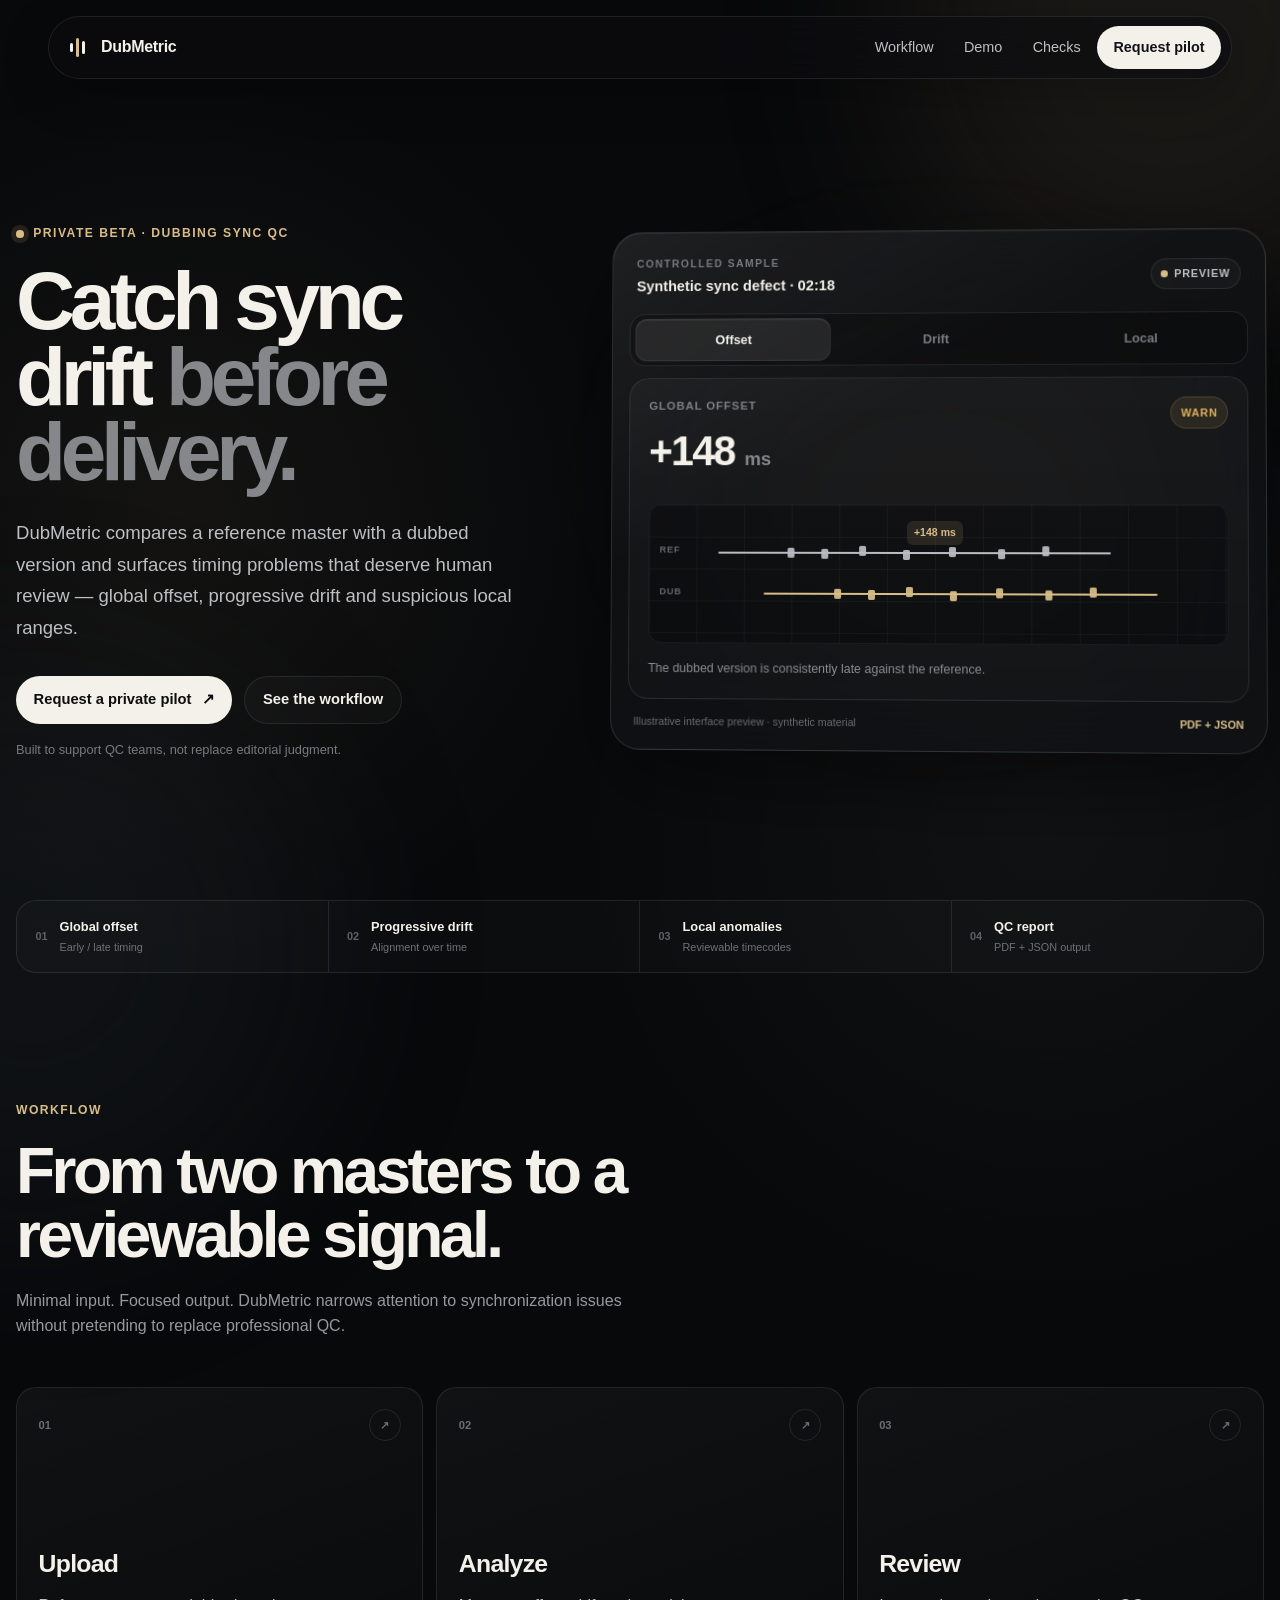
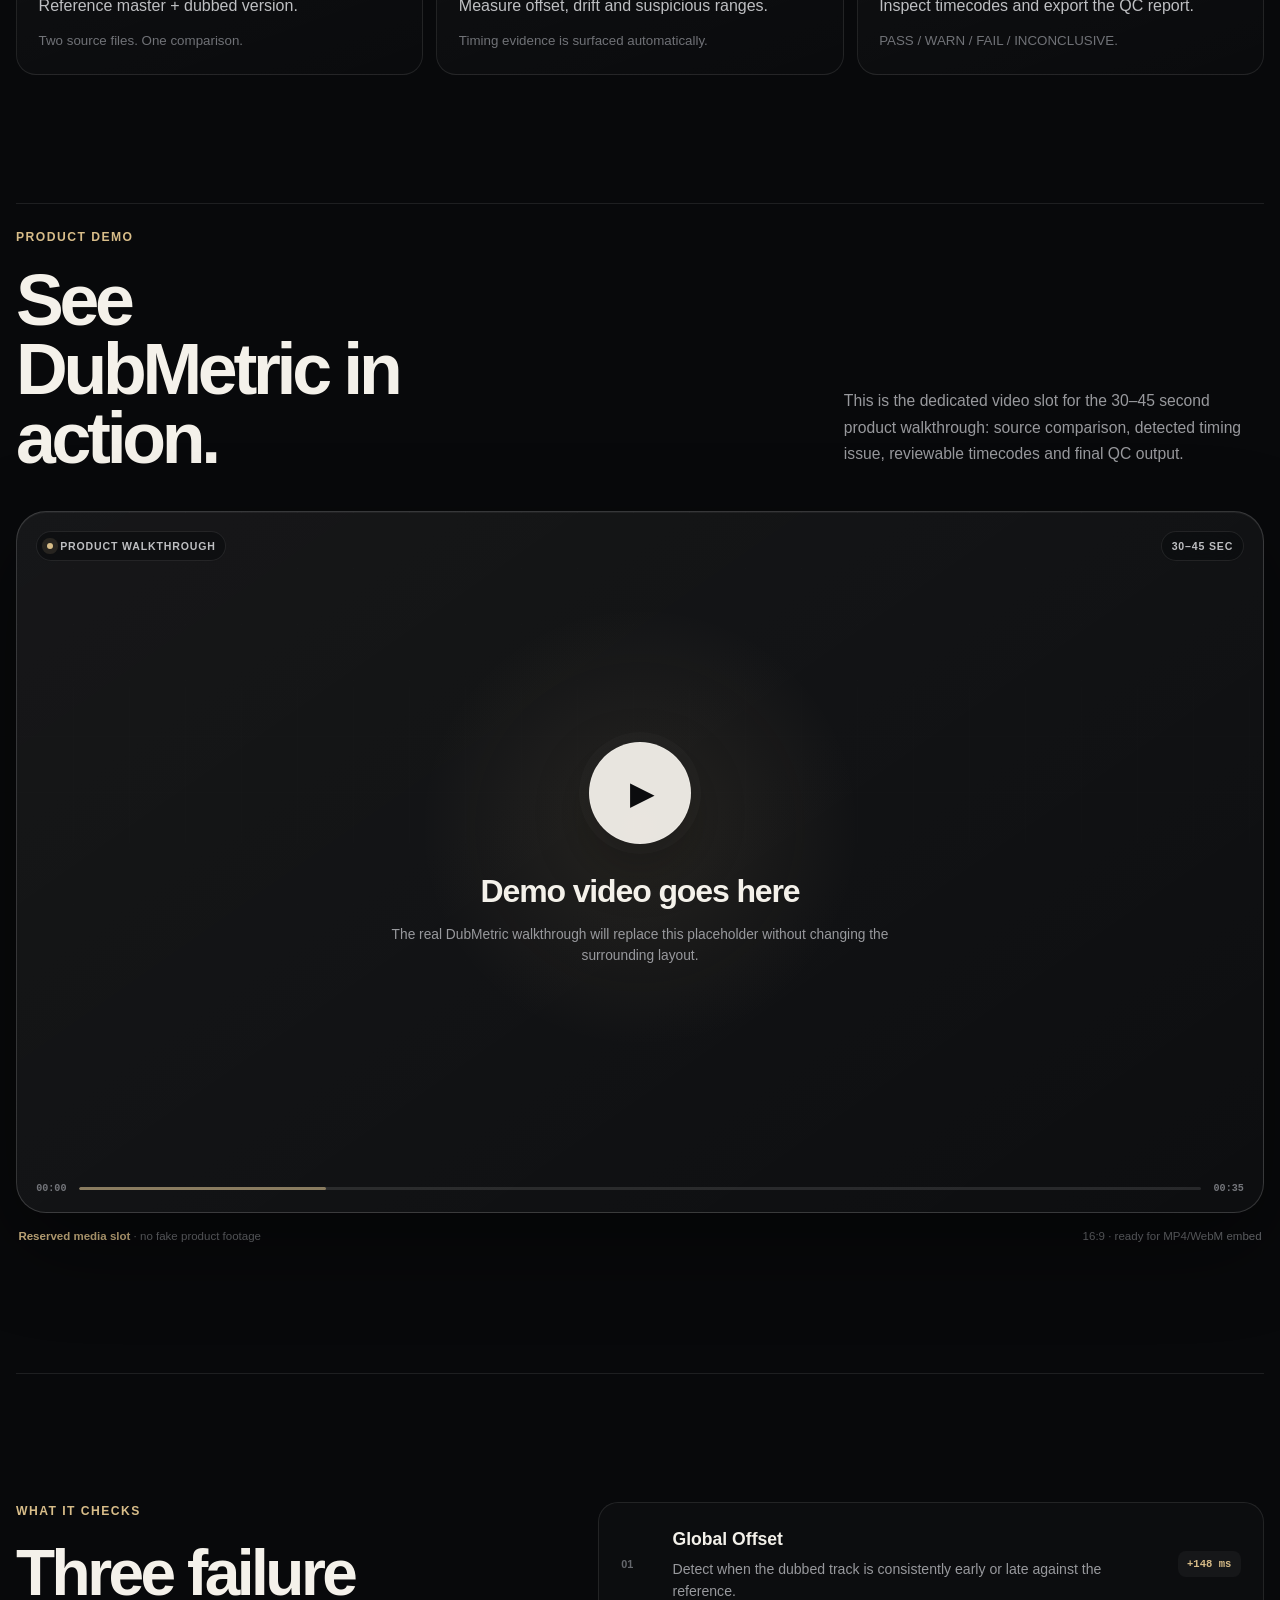
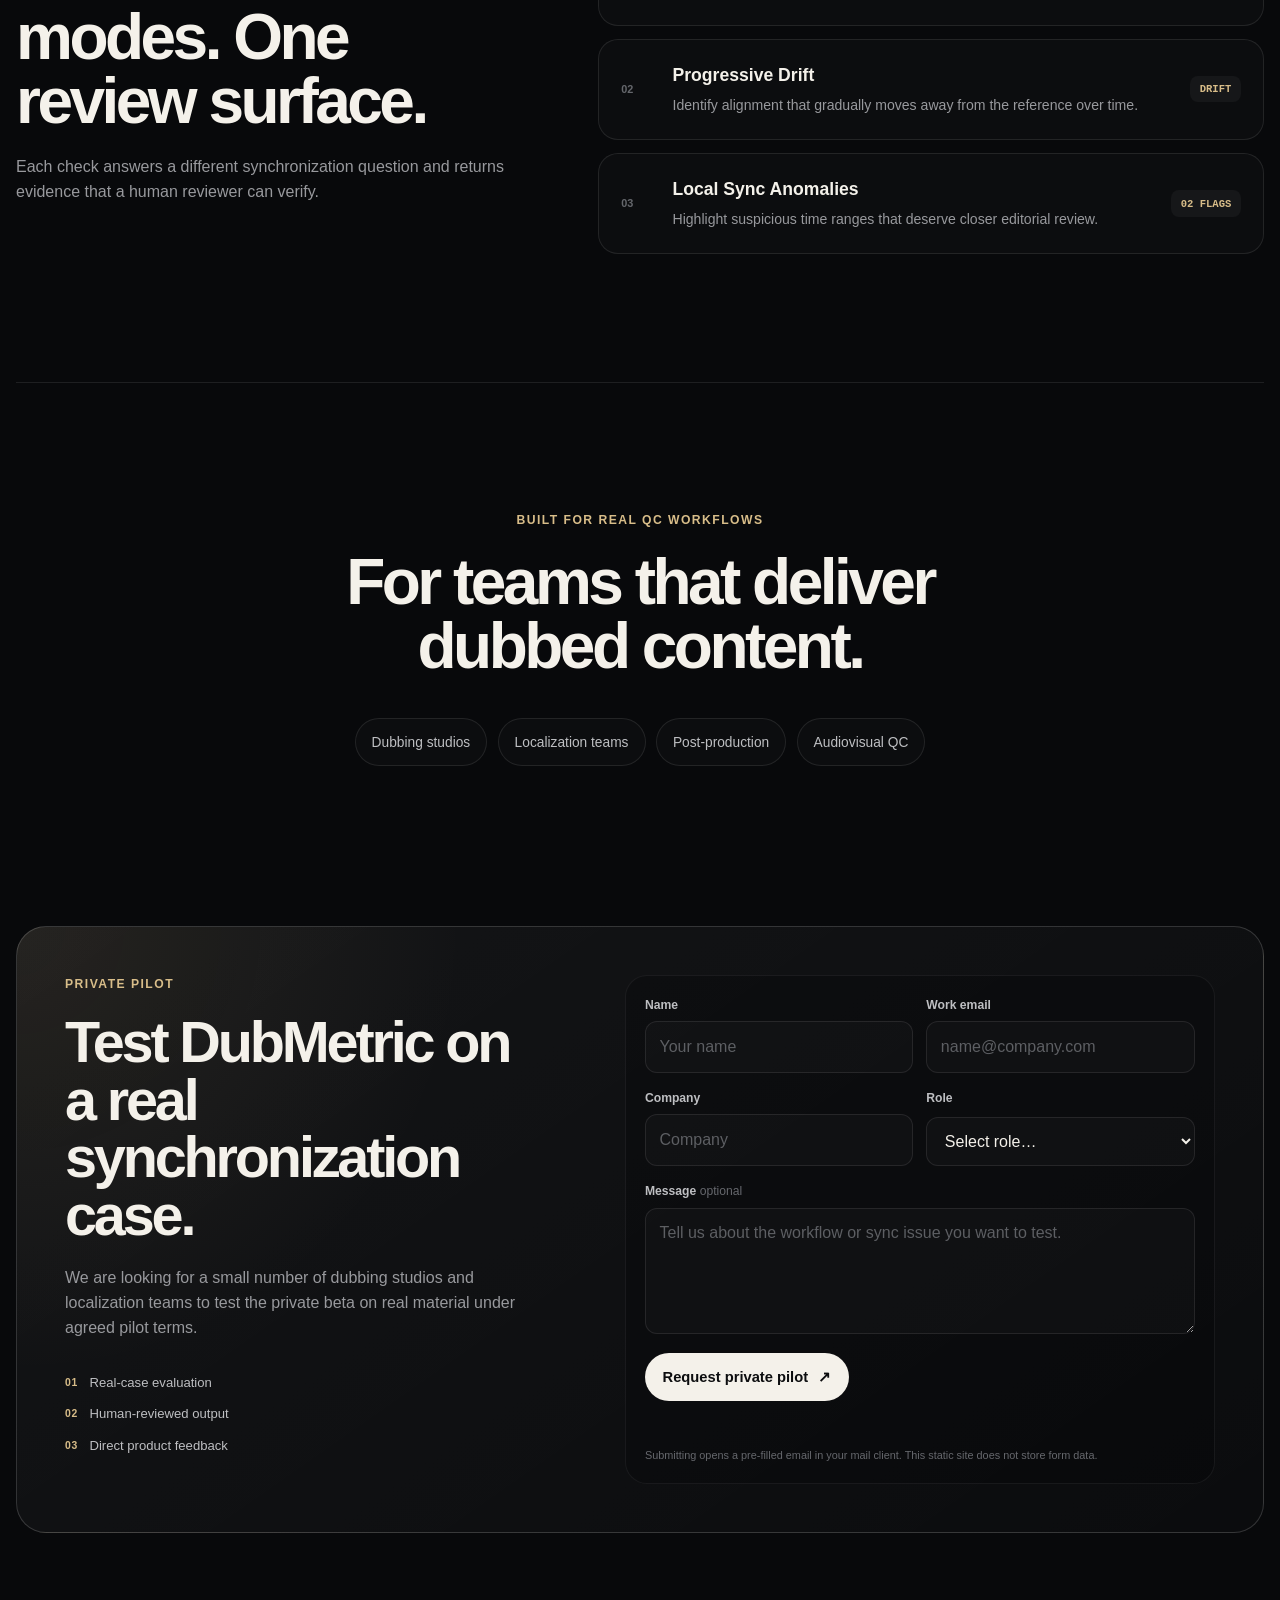
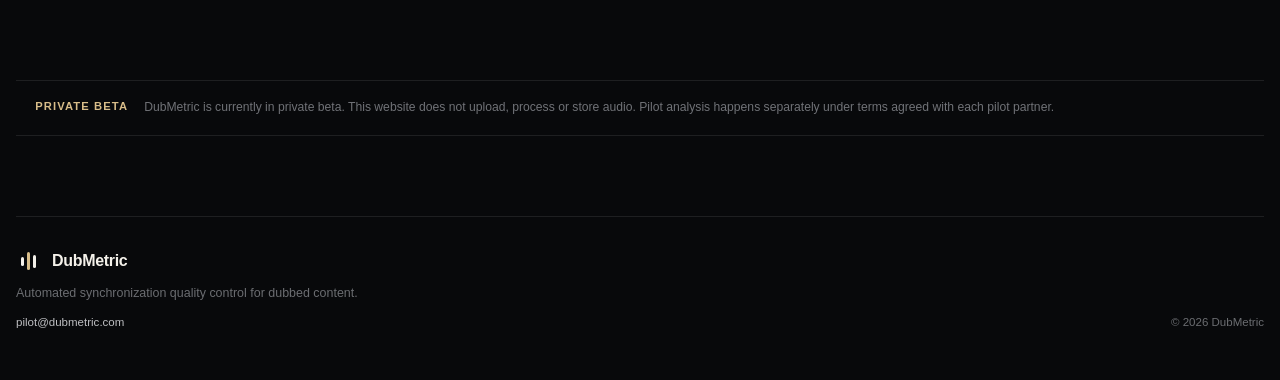
==== commit 097e5603: "Add dedicated product demo section" ====
--- a/index.html
+++ b/index.html
@@ -11,6 +11,7 @@
   <meta property="og:url" content="https://dubmetric.com/">
   <link rel="icon" type="image/svg+xml" href="assets/favicon.svg">
   <link rel="stylesheet" href="styles.css">
+  <link rel="stylesheet" href="demo.css">
 </head>
 <body>
   <div class="ambient ambient-one" aria-hidden="true"></div>
@@ -24,6 +25,7 @@
       </a>
       <nav aria-label="Main navigation">
         <a href="#workflow">Workflow</a>
+        <a href="#demo">Demo</a>
         <a href="#checks">Checks</a>
         <a href="#pilot" class="nav-cta">Request pilot</a>
       </nav>
@@ -161,6 +163,42 @@
       </ol>
     </section>
 
+    <section id="demo" class="section demo-section" aria-labelledby="demo-title">
+      <div class="demo-intro">
+        <div data-reveal>
+          <p class="section-kicker">Product demo</p>
+          <h2 id="demo-title">See DubMetric in action.</h2>
+        </div>
+        <p class="demo-intro-copy" data-reveal>
+          This is the dedicated video slot for the 30–45 second product walkthrough: source comparison, detected timing issue, reviewable timecodes and final QC output.
+        </p>
+      </div>
+
+      <div class="demo-frame" data-reveal aria-label="Reserved video demonstration area">
+        <div class="demo-topline">
+          <span class="demo-label">Product walkthrough</span>
+          <span class="demo-duration">30–45 sec</span>
+        </div>
+
+        <div class="demo-center">
+          <div class="demo-play" aria-hidden="true"><span>▶</span></div>
+          <h3>Demo video goes here</h3>
+          <p>The real DubMetric walkthrough will replace this placeholder without changing the surrounding layout.</p>
+        </div>
+
+        <div class="demo-timeline" aria-hidden="true">
+          <span>00:00</span>
+          <span class="demo-track"></span>
+          <span>00:35</span>
+        </div>
+      </div>
+
+      <div class="demo-note" data-reveal>
+        <span><strong>Reserved media slot</strong> · no fake product footage</span>
+        <span>16:9 · ready for MP4/WebM embed</span>
+      </div>
+    </section>
+
     <section id="checks" class="section split-section" aria-labelledby="checks-title">
       <div class="section-intro sticky-intro" data-reveal>
         <p class="section-kicker">What it checks</p>
--- a/styles.css
+++ b/styles.css
@@ -1,402 +1,599 @@
-/* DubMetric landing V1 — dark, sober, technical. No frameworks. */
+/* DubMetric premium motion landing — framework-free, accessible, responsive. */
 
 :root {
-  --bg: #0b0f14;
-  --bg-alt: #10161d;
-  --panel: #131b24;
-  --line: #223041;
-  --ink: #e8eef4;
-  --muted: #9fb0c0;
-  --accent: #5cc8e8;
-  --accent-strong: #2ea8cf;
-  --pass: #46b981;
-  --warn: #d9a13b;
-  --fail: #d95f5f;
-  --radius: 10px;
+  --bg: #08090b;
+  --bg-soft: #0d0f12;
+  --panel: rgba(18, 20, 24, 0.78);
+  --panel-solid: #121418;
+  --panel-raised: #171a1f;
+  --line: rgba(255, 255, 255, 0.09);
+  --line-strong: rgba(255, 255, 255, 0.16);
+  --ink: #f4f1ea;
+  --muted: #98999d;
+  --muted-strong: #bebfc2;
+  --champagne: #d8bd89;
+  --champagne-soft: rgba(216, 189, 137, 0.12);
+  --pass: #74c99c;
+  --warn: #e0b461;
+  --fail: #df7474;
+  --radius-sm: 12px;
+  --radius: 20px;
+  --radius-lg: 30px;
+  --shadow: 0 32px 90px rgba(0, 0, 0, 0.45);
+  --ease: cubic-bezier(.22, .8, .2, 1);
   color-scheme: dark;
 }
 
 * { box-sizing: border-box; }
-
-html { scroll-behavior: smooth; }
-
+html { scroll-behavior: smooth; scroll-padding-top: 7rem; }
 body {
   margin: 0;
-  background: var(--bg);
+  min-height: 100vh;
+  overflow-x: hidden;
+  background:
+    radial-gradient(circle at 14% 10%, rgba(216, 189, 137, 0.06), transparent 28rem),
+    radial-gradient(circle at 82% 16%, rgba(255, 255, 255, 0.035), transparent 30rem),
+    var(--bg);
   color: var(--ink);
-  font-family: -apple-system, BlinkMacSystemFont, "Segoe UI", Roboto,
-    "Helvetica Neue", Arial, sans-serif;
-  line-height: 1.6;
-  font-size: 16px;
-}
-
-/* ---------- layout ---------- */
-
-.topbar {
-  position: sticky;
-  top: 0;
-  z-index: 10;
+  font-family: Inter, ui-sans-serif, -apple-system, BlinkMacSystemFont, "Segoe UI", sans-serif;
+  line-height: 1.55;
+  -webkit-font-smoothing: antialiased;
+}
+
+button, input, select, textarea { font: inherit; }
+a { color: inherit; }
+
+.ambient {
+  position: fixed;
+  z-index: -1;
+  pointer-events: none;
+  width: 34rem;
+  height: 34rem;
+  border-radius: 50%;
+  filter: blur(100px);
+  opacity: 0.18;
+}
+.ambient-one { top: -15rem; right: -10rem; background: #736349; }
+.ambient-two { bottom: -20rem; left: -15rem; background: #293036; opacity: 0.24; }
+
+.site-header {
+  position: fixed;
+  inset: 1rem 0 auto;
+  z-index: 50;
+  padding: 0 1rem;
+  pointer-events: none;
+}
+.nav-shell {
+  width: min(74rem, 100%);
+  margin: 0 auto;
+  min-height: 3.85rem;
+  padding: .55rem .65rem .55rem 1rem;
   display: flex;
   align-items: center;
   justify-content: space-between;
   gap: 1rem;
-  padding: 0.9rem clamp(1rem, 4vw, 3rem);
-  background: rgba(11, 15, 20, 0.92);
-  border-bottom: 1px solid var(--line);
-}
-
+  border: 1px solid var(--line);
+  border-radius: 999px;
+  background: rgba(12, 13, 16, 0.68);
+  backdrop-filter: blur(22px) saturate(130%);
+  -webkit-backdrop-filter: blur(22px) saturate(130%);
+  box-shadow: 0 14px 50px rgba(0,0,0,.24);
+  pointer-events: auto;
+}
 .brand {
+  display: inline-flex;
+  align-items: center;
+  gap: .7rem;
+  text-decoration: none;
+  font-weight: 720;
+  letter-spacing: -0.02em;
+}
+.brand-mark {
+  width: 1.55rem;
+  height: 1.15rem;
+  display: inline-flex;
+  align-items: center;
+  justify-content: center;
+  gap: 3px;
+}
+.brand-mark span {
+  width: 3px;
+  border-radius: 99px;
+  background: var(--ink);
+  display: block;
+}
+.brand-mark span:nth-child(1) { height: 48%; }
+.brand-mark span:nth-child(2) { height: 100%; background: var(--champagne); }
+.brand-mark span:nth-child(3) { height: 70%; }
+.nav-shell nav { display: flex; align-items: center; gap: .2rem; }
+.nav-shell nav a {
+  text-decoration: none;
+  color: var(--muted-strong);
+  font-size: .9rem;
+  padding: .65rem .85rem;
+  border-radius: 999px;
+  transition: color 180ms ease, background 180ms ease;
+}
+.nav-shell nav a:hover { color: var(--ink); background: rgba(255,255,255,.05); }
+.nav-shell nav .nav-cta {
+  color: #111318;
+  background: var(--ink);
   font-weight: 700;
-  letter-spacing: 0.06em;
-  color: var(--ink);
+  padding-inline: 1rem;
+}
+.nav-shell nav .nav-cta:hover { background: #fff; color: #0a0b0d; }
+
+main { width: min(78rem, calc(100% - 2rem)); margin: 0 auto; }
+.hero {
+  min-height: 100svh;
+  padding: 9rem 0 4rem;
+  display: grid;
+  grid-template-columns: minmax(0, .88fr) minmax(30rem, 1.12fr);
+  align-items: center;
+  gap: clamp(2.5rem, 6vw, 6rem);
+}
+.hero-copy-block { max-width: 37rem; }
+.eyebrow, .section-kicker {
+  margin: 0 0 1.25rem;
+  color: var(--champagne);
+  font-size: .76rem;
+  font-weight: 760;
+  letter-spacing: .12em;
+  text-transform: uppercase;
+}
+.eyebrow { display: inline-flex; align-items: center; gap: .6rem; }
+.eyebrow-dot {
+  width: .48rem;
+  height: .48rem;
+  border-radius: 50%;
+  background: var(--champagne);
+  box-shadow: 0 0 0 5px var(--champagne-soft);
+}
+.hero h1 {
+  margin: 0;
+  max-width: 10ch;
+  font-size: clamp(3.3rem, 6.4vw, 6.8rem);
+  line-height: .92;
+  letter-spacing: -.065em;
+  font-weight: 680;
+}
+.hero h1 span { color: #85878b; }
+.hero-copy {
+  margin: 1.75rem 0 0;
+  max-width: 36rem;
+  color: var(--muted-strong);
+  font-size: clamp(1rem, 1.5vw, 1.16rem);
+  line-height: 1.7;
+}
+.cta-row { display: flex; flex-wrap: wrap; gap: .75rem; margin-top: 2rem; }
+.btn {
+  border: 0;
+  min-height: 3rem;
+  display: inline-flex;
+  align-items: center;
+  justify-content: center;
+  gap: .65rem;
+  padding: .72rem 1.1rem;
+  border-radius: 999px;
   text-decoration: none;
-  font-size: 1.05rem;
-}
-
-.topbar nav {
-  display: flex;
-  gap: clamp(0.75rem, 2.5vw, 1.6rem);
-  align-items: center;
-  flex-wrap: wrap;
-}
-
-.topbar nav a {
-  color: var(--muted);
-  text-decoration: none;
-  font-size: 0.92rem;
-}
-
-.topbar nav a:hover,
-.topbar nav a:focus-visible { color: var(--ink); }
-
-.nav-cta {
-  border: 1px solid var(--line);
-  padding: 0.35rem 0.8rem;
-  border-radius: 999px;
-  color: var(--ink) !important;
-}
-
-main { max-width: 68rem; margin: 0 auto; padding: 0 clamp(1rem, 4vw, 2rem); }
-
-.section { padding: clamp(3rem, 7vw, 5.5rem) 0; }
-.section-alt {
-  background: var(--bg-alt);
-  border-block: 1px solid var(--line);
-  /* bleed to full width while keeping content centered */
-  margin-inline: calc(-1 * clamp(1rem, 4vw, 2rem));
-  padding-inline: clamp(1rem, 4vw, 2rem);
-}
-
-h1, h2, h3 { line-height: 1.25; margin: 0 0 0.75rem; }
-h2 { font-size: clamp(1.5rem, 3vw, 2rem); letter-spacing: 0.01em; }
-h3 { font-size: 1.08rem; }
-
-/* ---------- hero ---------- */
-
-.hero {
-  padding: clamp(4rem, 10vw, 7rem) 0 clamp(3rem, 7vw, 5rem);
-  max-width: 46rem;
-}
-
-.eyebrow {
-  color: var(--accent);
-  font-size: 0.85rem;
-  font-weight: 600;
-  letter-spacing: 0.08em;
-  text-transform: uppercase;
-  margin: 0 0 1rem;
-}
-
-.hero h1 {
-  font-size: clamp(1.9rem, 5vw, 3.1rem);
-  font-weight: 700;
-}
-
-.hero-copy { color: var(--muted); font-size: clamp(1rem, 2vw, 1.15rem); }
-
-.cta-row {
-  display: flex;
-  gap: 0.9rem;
-  flex-wrap: wrap;
-  margin: 1.75rem 0 1rem;
-}
-
-.hero-note { color: var(--muted); font-size: 0.88rem; margin: 0; }
-
-/* ---------- buttons ---------- */
-
-.btn {
-  display: inline-block;
-  padding: 0.65rem 1.35rem;
-  border-radius: var(--radius);
-  text-decoration: none;
-  font-weight: 600;
-  font-size: 0.95rem;
-  border: 1px solid transparent;
+  font-weight: 720;
+  font-size: .92rem;
   cursor: pointer;
-  transition: filter 120ms ease;
-}
-
-.btn-primary { background: var(--accent); color: #06222c; }
-.btn-primary:hover { filter: brightness(1.08); }
-
-.btn-secondary {
-  border-color: var(--line);
-  color: var(--ink);
-  background: transparent;
-}
-.btn-secondary:hover { border-color: var(--accent); }
-
-:focus-visible {
-  outline: 2px solid var(--accent);
-  outline-offset: 2px;
-  border-radius: 4px;
-}
-
-/* ---------- steps ---------- */
-
-.steps {
-  list-style: none;
-  display: grid;
-  grid-template-columns: repeat(3, minmax(0, 1fr));
-  gap: 1rem;
-  padding: 0;
-  margin: 1.5rem 0 0;
-}
-
-.step {
-  background: var(--panel);
-  border: 1px solid var(--line);
-  border-radius: var(--radius);
-  padding: 1.25rem 1.3rem;
-}
-
-.step-number {
-  display: inline-flex;
-  width: 1.8rem;
-  height: 1.8rem;
-  align-items: center;
-  justify-content: center;
-  border: 1px solid var(--accent);
-  color: var(--accent);
+  transition: transform 180ms var(--ease), background 180ms ease, border-color 180ms ease;
+}
+.btn:hover { transform: translateY(-2px); }
+.btn-primary { background: var(--ink); color: #0c0d0f; }
+.btn-primary:hover { background: #fff; }
+.btn-ghost { border: 1px solid var(--line); color: var(--ink); background: rgba(255,255,255,.025); }
+.btn-ghost:hover { border-color: var(--line-strong); background: rgba(255,255,255,.05); }
+.hero-note { margin: 1rem 0 0; color: #77797e; font-size: .8rem; }
+
+.product-stage { position: relative; min-width: 0; }
+.stage-glow {
+  position: absolute;
+  width: 70%;
+  height: 60%;
+  inset: 18% 15%;
   border-radius: 50%;
-  font-weight: 700;
-  font-size: 0.9rem;
-  margin-bottom: 0.7rem;
-}
-
-.step p, .step ul { color: var(--muted); font-size: 0.95rem; margin: 0.2rem 0; }
-.step ul { padding-left: 1.1rem; }
-
-.section-note { color: var(--muted); font-size: 0.9rem; margin-top: -0.4rem; }
-
-/* ---------- example QC card ---------- */
-
-.qc-card {
-  background: var(--panel);
-  border: 1px solid var(--line);
-  border-radius: var(--radius);
-  padding: 1.4rem 1.5rem;
-  max-width: 34rem;
-  margin-top: 1.5rem;
-}
-
-.qc-head {
+  background: rgba(216, 189, 137, .11);
+  filter: blur(80px);
+  pointer-events: none;
+}
+.product-card {
+  position: relative;
+  overflow: hidden;
+  border: 1px solid rgba(255,255,255,.12);
+  border-radius: var(--radius-lg);
+  background:
+    linear-gradient(150deg, rgba(255,255,255,.065), transparent 38%),
+    rgba(16, 18, 21, .76);
+  backdrop-filter: blur(30px) saturate(120%);
+  -webkit-backdrop-filter: blur(30px) saturate(120%);
+  box-shadow: var(--shadow), inset 0 1px 0 rgba(255,255,255,.06);
+  padding: 1.05rem;
+  transform: perspective(1200px) rotateY(-2deg) rotateX(1deg);
+  transition: transform 450ms var(--ease);
+}
+.product-card:hover { transform: perspective(1200px) rotateY(0) rotateX(0) translateY(-3px); }
+.product-head, .product-foot {
   display: flex;
   justify-content: space-between;
-  align-items: center;
   gap: 1rem;
-  flex-wrap: wrap;
-  margin-bottom: 1rem;
-}
-
-.qc-label {
-  font-size: 0.8rem;
-  letter-spacing: 0.12em;
-  color: var(--muted);
-  font-weight: 700;
-}
-
-.status {
+  align-items: center;
+  padding: .4rem .45rem 1rem;
+}
+.product-kicker { margin: 0 0 .2rem; color: #77797d; font-size: .66rem; letter-spacing: .14em; font-weight: 800; }
+.product-title { margin: 0; font-size: .92rem; font-weight: 700; }
+.live-badge, .status-chip {
   display: inline-flex;
   align-items: center;
-  gap: 0.45rem;
-  font-weight: 700;
-  letter-spacing: 0.06em;
-  font-size: 0.95rem;
-  padding: 0.25rem 0.7rem;
+  gap: .4rem;
+  border-radius: 999px;
+  font-size: .67rem;
+  font-weight: 820;
+  letter-spacing: .08em;
+  text-transform: uppercase;
+}
+.live-badge { color: var(--muted-strong); border: 1px solid var(--line); padding: .38rem .58rem; background: rgba(255,255,255,.03); }
+.live-badge span { width: .4rem; height: .4rem; border-radius: 50%; background: var(--champagne); }
+
+.motion-tabs {
+  --pill-x: 0px;
+  --pill-w: 0px;
+  position: relative;
+  width: 100%;
+  display: grid;
+  grid-template-columns: repeat(3, 1fr);
+  gap: .2rem;
+  padding: .28rem;
+  margin-bottom: .7rem;
+  border: 1px solid var(--line);
+  border-radius: 16px;
+  background: rgba(0,0,0,.22);
+}
+.motion-pill {
+  position: absolute;
+  top: .28rem;
+  bottom: .28rem;
+  left: .28rem;
+  width: var(--pill-w);
+  transform: translateX(var(--pill-x));
+  border-radius: 12px;
+  background: rgba(255,255,255,.09);
+  border: 1px solid rgba(255,255,255,.08);
+  box-shadow: inset 0 1px 0 rgba(255,255,255,.06);
+  transition: width 330ms var(--ease), transform 420ms var(--ease);
+}
+.motion-tab {
+  position: relative;
+  z-index: 1;
+  appearance: none;
+  border: 0;
+  border-radius: 12px;
+  padding: .72rem .8rem;
+  color: #777a7e;
+  background: transparent;
+  cursor: pointer;
+  font-weight: 720;
+  font-size: .8rem;
+  transition: color 220ms ease;
+}
+.motion-tab.is-active { color: var(--ink); }
+
+.preview-panel {
+  position: relative;
+  overflow: hidden;
+  min-height: 18.8rem;
+  padding: 1.2rem;
+  border: 1px solid var(--line);
+  border-radius: 20px;
+  background: linear-gradient(180deg, rgba(255,255,255,.035), rgba(255,255,255,.015));
+  animation: panel-in 420ms var(--ease) both;
+}
+.preview-panel[hidden] { display: none; }
+@keyframes panel-in {
+  from { opacity: 0; transform: translateY(8px) scale(.985); filter: blur(4px); }
+  to { opacity: 1; transform: none; filter: none; }
+}
+.metric-row { display: flex; align-items: flex-start; justify-content: space-between; gap: 1rem; }
+.metric-label { display: block; margin-bottom: .25rem; color: #7e8084; font-size: .72rem; text-transform: uppercase; letter-spacing: .08em; font-weight: 750; }
+.metric-row strong { font-size: clamp(1.7rem, 4vw, 2.6rem); letter-spacing: -.04em; font-weight: 650; }
+.metric-row strong small { color: #84868a; font-size: .45em; letter-spacing: 0; font-weight: 650; }
+.status-chip { padding: .42rem .58rem; }
+.status-warn { color: var(--warn); background: rgba(224,180,97,.1); border: 1px solid rgba(224,180,97,.18); }
+.status-review { color: var(--champagne); background: var(--champagne-soft); border: 1px solid rgba(216,189,137,.2); }
+
+.signal-view {
+  position: relative;
+  height: 8.8rem;
+  margin-top: 1.25rem;
+  overflow: hidden;
+  border-radius: 14px;
+  border: 1px solid rgba(255,255,255,.05);
+  background: rgba(5,6,8,.42);
+}
+.signal-grid {
+  position: absolute;
+  inset: 0;
+  background-image: linear-gradient(rgba(255,255,255,.035) 1px, transparent 1px), linear-gradient(90deg, rgba(255,255,255,.035) 1px, transparent 1px);
+  background-size: 100% 2rem, 3rem 100%;
+}
+.signal-line {
+  position: absolute;
+  left: 12%;
+  width: 68%;
+  height: 2px;
+  border-radius: 99px;
+}
+.signal-line::before, .signal-line::after {
+  content: "";
+  position: absolute;
+  inset: -4px auto auto 18%;
+  width: 7px;
+  height: 10px;
+  border-radius: 2px;
+  background: currentColor;
+  box-shadow: 34px 1px 0 currentColor, 72px -2px 0 currentColor, 116px 2px 0 currentColor, 162px -1px 0 currentColor, 211px 1px 0 currentColor, 255px -2px 0 currentColor;
+  opacity: .75;
+}
+.signal-reference { top: 34%; color: #b9bcc0; background: currentColor; }
+.signal-dubbed { top: 64%; left: 20%; color: var(--champagne); background: currentColor; }
+.signal-label { position: absolute; left: .65rem; color: #65676b; font-size: .58rem; font-weight: 800; letter-spacing: .08em; }
+.signal-label-a { top: calc(34% - .55rem); }
+.signal-label-b { top: calc(64% - .55rem); }
+.offset-marker {
+  position: absolute;
+  top: 1rem;
+  left: 45%;
+  padding: .24rem .42rem;
   border-radius: 6px;
-}
-
-.status-dot { width: 0.55rem; height: 0.55rem; border-radius: 50%; }
-
-.status-warn { color: var(--warn); background: rgba(217, 161, 59, 0.12); }
-.status-warn .status-dot { background: var(--warn); }
-
-.qc-grid {
-  display: grid;
-  grid-template-columns: 1fr 1fr;
-  gap: 1rem 1.5rem;
+  background: var(--champagne-soft);
+  color: var(--champagne);
+  font-size: .66rem;
+  font-weight: 760;
+}
+.panel-note { margin: 1rem 0 0; color: #8a8c90; font-size: .78rem; }
+
+.drift-chart {
+  position: relative;
+  height: 9rem;
+  margin-top: 1.25rem;
+  border: 1px solid rgba(255,255,255,.05);
+  border-radius: 14px;
+  overflow: hidden;
+  background: linear-gradient(180deg, rgba(255,255,255,.025), rgba(0,0,0,.15));
+}
+.chart-zero { position: absolute; left: 8%; right: 8%; top: 55%; height: 1px; background: rgba(255,255,255,.12); }
+.chart-line {
+  position: absolute;
+  width: 78%;
+  height: 2px;
+  left: 10%;
+  top: 66%;
+  background: var(--champagne);
+  transform: rotate(-10deg);
+  transform-origin: left center;
+  box-shadow: 0 0 18px rgba(216,189,137,.22);
+}
+.chart-point { position: absolute; width: 8px; height: 8px; border-radius: 50%; background: var(--champagne); box-shadow: 0 0 0 5px var(--champagne-soft); }
+.point-a { left: 22%; top: 59%; }.point-b { left: 52%; top: 45%; }.point-c { left: 82%; top: 31%; }
+.chart-start, .chart-end { position: absolute; bottom: .5rem; color: #626469; font-size: .62rem; }
+.chart-start { left: .65rem; }.chart-end { right: .65rem; }
+
+.range-list { display: grid; gap: .6rem; margin-top: 1.25rem; }
+.range-item {
+  display: grid;
+  grid-template-columns: auto 1fr auto;
+  align-items: center;
+  gap: .8rem;
+  padding: .85rem;
+  border: 1px solid var(--line);
+  border-radius: 12px;
+  background: rgba(0,0,0,.16);
+}
+.range-item span { width: 1.45rem; height: 1.45rem; border-radius: 50%; display: grid; place-items: center; color: var(--champagne); background: var(--champagne-soft); font-size: .62rem; font-weight: 800; }
+.range-item code { color: var(--ink); font: 700 .76rem ui-monospace, SFMono-Regular, Menlo, monospace; }
+.range-item em { color: #707277; font-size: .68rem; font-style: normal; }
+.product-foot { padding: .9rem .35rem .15rem; color: #686a6e; font-size: .67rem; }
+.report-format { color: var(--champagne); font-weight: 750; }
+
+.signal-strip {
+  display: grid;
+  grid-template-columns: repeat(4, 1fr);
+  border: 1px solid var(--line);
+  border-radius: var(--radius);
+  background: rgba(255,255,255,.018);
+  overflow: hidden;
+}
+.signal-strip > div { min-width: 0; display: flex; gap: .75rem; align-items: center; padding: 1rem 1.15rem; border-right: 1px solid var(--line); }
+.signal-strip > div:last-child { border-right: 0; }
+.strip-icon { color: #5e6065; font-size: .68rem; font-weight: 800; }
+.signal-strip p { margin: 0; min-width: 0; }
+.signal-strip strong, .signal-strip small { display: block; }
+.signal-strip strong { font-size: .8rem; white-space: nowrap; }
+.signal-strip small { margin-top: .12rem; color: #6f7176; font-size: .68rem; white-space: nowrap; }
+
+.section { padding: clamp(5.5rem, 10vw, 9rem) 0; }
+.section-intro { max-width: 42rem; }
+.section-intro h2, .pilot-copy h2 {
   margin: 0;
-}
-
-.qc-item-wide { grid-column: 1 / -1; }
-
-.qc-grid dt {
-  color: var(--muted);
-  font-size: 0.85rem;
-  text-transform: uppercase;
-  letter-spacing: 0.07em;
-}
-
-.qc-grid dd {
-  margin: 0.15rem 0 0;
-  font-size: 1.15rem;
-  font-weight: 600;
-  font-variant-numeric: tabular-nums;
-}
-
-.ranges { list-style: none; display: flex; gap: 0.8rem; padding: 0; margin: 0.15rem 0 0; flex-wrap: wrap; }
-.ranges code {
-  background: #0d141c;
-  border: 1px solid var(--line);
-  padding: 0.15rem 0.5rem;
-  border-radius: 6px;
-  font-size: 1rem;
-}
-
-.qc-foot {
-  margin-top: 1.1rem;
-  padding-top: 0.9rem;
+  font-size: clamp(2.5rem, 5vw, 5rem);
+  line-height: 1;
+  letter-spacing: -.055em;
+  font-weight: 650;
+}
+.section-intro > p:not(.section-kicker), .pilot-copy > p:not(.section-kicker) { color: var(--muted); font-size: 1rem; max-width: 38rem; margin: 1.35rem 0 0; }
+
+.steps { list-style: none; padding: 0; margin: 3rem 0 0; display: grid; grid-template-columns: repeat(3, 1fr); gap: .8rem; }
+.step {
+  min-height: 18rem;
+  display: flex;
+  flex-direction: column;
+  padding: 1.35rem;
+  border: 1px solid var(--line);
+  border-radius: var(--radius);
+  background: linear-gradient(160deg, rgba(255,255,255,.04), rgba(255,255,255,.012));
+  transition: transform 250ms var(--ease), border-color 250ms ease, background 250ms ease;
+}
+.step:hover { transform: translateY(-5px); border-color: var(--line-strong); background: linear-gradient(160deg, rgba(255,255,255,.065), rgba(255,255,255,.016)); }
+.step-top { display: flex; align-items: center; justify-content: space-between; color: #6b6d72; font-size: .7rem; font-weight: 800; }
+.step-top i { width: 2rem; height: 2rem; display: grid; place-items: center; border-radius: 50%; border: 1px solid var(--line); font-style: normal; }
+.step h3 { margin: auto 0 .65rem; font-size: 1.55rem; letter-spacing: -.03em; }
+.step p { margin: 0 0 .8rem; color: var(--muted-strong); }
+.step small { color: #707277; }
+
+.split-section { display: grid; grid-template-columns: .85fr 1.15fr; gap: clamp(2rem, 7vw, 7rem); align-items: start; border-top: 1px solid var(--line); }
+.sticky-intro { position: sticky; top: 8rem; }
+.check-stack { display: grid; gap: .8rem; }
+.check-card {
+  display: grid;
+  grid-template-columns: auto 1fr auto;
+  align-items: center;
+  gap: 1.2rem;
+  padding: 1.4rem;
+  border: 1px solid var(--line);
+  border-radius: var(--radius);
+  background: rgba(255,255,255,.018);
+  transition: border-color 220ms ease, transform 220ms var(--ease);
+}
+.check-card:hover { border-color: var(--line-strong); transform: translateX(4px); }
+.check-index { width: 2rem; color: #65676c; font-size: .68rem; font-weight: 800; }
+.check-card h3 { margin: 0 0 .35rem; font-size: 1.1rem; }
+.check-card p { margin: 0; color: var(--muted); font-size: .88rem; }
+.mini-readout { padding: .45rem .58rem; border-radius: 8px; background: rgba(255,255,255,.04); color: var(--champagne); font: 760 .66rem ui-monospace, SFMono-Regular, Menlo, monospace; white-space: nowrap; }
+
+.centered { margin-inline: auto; text-align: center; }
+.centered p:not(.section-kicker) { margin-inline: auto; }
+.audience-section { border-top: 1px solid var(--line); }
+.audience-grid { margin-top: 2.5rem; display: flex; flex-wrap: wrap; justify-content: center; gap: .65rem; }
+.audience-grid span { padding: .78rem 1rem; border-radius: 999px; border: 1px solid var(--line); color: var(--muted-strong); background: rgba(255,255,255,.02); font-size: .86rem; }
+
+.pilot-section { padding-top: 2rem; }
+.pilot-shell {
+  position: relative;
+  overflow: hidden;
+  display: grid;
+  grid-template-columns: .9fr 1.1fr;
+  gap: clamp(2rem, 6vw, 6rem);
+  padding: clamp(1.4rem, 4vw, 3rem);
+  border: 1px solid var(--line-strong);
+  border-radius: var(--radius-lg);
+  background:
+    radial-gradient(circle at 0 0, rgba(216,189,137,.09), transparent 28rem),
+    linear-gradient(145deg, rgba(255,255,255,.05), rgba(255,255,255,.015));
+}
+.pilot-copy h2 { font-size: clamp(2.4rem, 4.5vw, 4.5rem); }
+.pilot-meta { display: grid; gap: .7rem; margin-top: 2rem; color: var(--muted-strong); font-size: .82rem; }
+.pilot-meta span { display: flex; align-items: center; gap: .7rem; }
+.pilot-meta strong { color: var(--champagne); font-size: .65rem; letter-spacing: .08em; }
+#pilot-form { display: grid; gap: 1rem; align-content: start; padding: 1.2rem; border-radius: 22px; background: rgba(5,6,8,.28); border: 1px solid rgba(255,255,255,.06); }
+.form-grid { display: grid; grid-template-columns: 1fr 1fr; gap: .8rem; }
+.form-row { display: grid; gap: .42rem; }
+label { color: var(--muted-strong); font-size: .76rem; font-weight: 680; }
+.optional { color: #66686d; font-weight: 500; }
+input, select, textarea {
+  width: 100%;
+  border: 1px solid var(--line);
+  border-radius: 12px;
+  padding: .78rem .85rem;
+  background: rgba(255,255,255,.025);
+  color: var(--ink);
+  outline: none;
+  transition: border-color 160ms ease, background 160ms ease, box-shadow 160ms ease;
+}
+input::placeholder, textarea::placeholder { color: #5d5f63; }
+input:focus, select:focus, textarea:focus { border-color: rgba(216,189,137,.45); background: rgba(255,255,255,.04); box-shadow: 0 0 0 3px rgba(216,189,137,.06); }
+textarea { resize: vertical; min-height: 7rem; }
+.form-submit { justify-self: start; margin-top: .2rem; }
+.form-status { min-height: 1.2rem; margin: 0; color: var(--champagne); font-size: .78rem; font-weight: 650; }
+.form-status[data-error="true"] { color: var(--fail); }
+.form-honesty { margin: -.35rem 0 0; color: #66686d; font-size: .68rem; }
+
+.beta-note {
+  display: grid;
+  grid-template-columns: auto 1fr;
+  gap: 1rem;
+  align-items: start;
+  margin: 1.2rem 0 5rem;
+  padding: 1.1rem 1.2rem;
   border-top: 1px solid var(--line);
-  color: var(--muted);
-  font-size: 0.85rem;
-}
-
-/* ---------- capabilities / audience ---------- */
-
-.capability-grid {
-  display: grid;
-  grid-template-columns: repeat(3, minmax(0, 1fr));
-  gap: 1rem;
-  margin-top: 1.5rem;
-}
-
-.capability {
-  background: var(--panel);
-  border: 1px solid var(--line);
-  border-radius: var(--radius);
-  padding: 1.25rem 1.3rem;
-}
-
-.capability p { color: var(--muted); margin: 0.2rem 0 0; font-size: 0.95rem; }
-
-.audience {
-  list-style: none;
-  display: grid;
-  grid-template-columns: repeat(auto-fit, minmax(13rem, 1fr));
-  gap: 0.75rem;
-  padding: 0;
-  margin: 1.5rem 0 0;
-}
-
-.audience li {
-  background: var(--panel);
-  border: 1px solid var(--line);
-  border-radius: var(--radius);
-  padding: 0.85rem 1.1rem;
-  font-weight: 600;
-  font-size: 0.95rem;
-}
-
-/* ---------- demo placeholder ---------- */
-
-.demo-card {
-  border: 1px dashed var(--line);
-  border-radius: var(--radius);
-  background: var(--panel);
-  padding: clamp(2.5rem, 6vw, 4rem) 1.5rem;
-  text-align: center;
-  margin-top: 1.5rem;
-}
-
-.demo-line { font-size: 1.1rem; font-weight: 600; margin: 0 0 0.4rem; }
-.demo-soon { color: var(--muted); margin: 0; font-size: 0.92rem; }
-
-/* ---------- pilot form ---------- */
-
-.pilot-copy { color: var(--muted); max-width: 40rem; }
-
-#pilot-form {
-  margin-top: 1.5rem;
-  max-width: 34rem;
-  display: grid;
-  gap: 1rem;
-}
-
-.form-row { display: grid; gap: 0.3rem; }
-
-label { font-weight: 600; font-size: 0.92rem; }
-.optional { color: var(--muted); font-weight: 400; }
-
-input, select, textarea {
-  font: inherit;
-  color: var(--ink);
-  background: var(--bg);
-  border: 1px solid var(--line);
-  border-radius: 8px;
-  padding: 0.6rem 0.75rem;
-  width: 100%;
-}
-
-input:focus-visible, select:focus-visible, textarea:focus-visible {
-  outline: 2px solid var(--accent);
-  outline-offset: 0;
-  border-color: var(--accent);
-}
-
-textarea { resize: vertical; }
-
-#pilot-form .btn-primary { justify-self: start; }
-
-.form-status { margin: 0; font-weight: 600; color: var(--accent); }
-.form-status[data-error="true"] { color: var(--fail); }
-
-.form-honesty { color: var(--muted); font-size: 0.85rem; margin: 0; }
-
-/* ---------- beta note & footer ---------- */
-
-.beta-note {
-  padding-bottom: clamp(2.5rem, 5vw, 4rem);
-}
-
-.beta-note p {
-  color: var(--muted);
-  font-size: 0.9rem;
-  border-left: 2px solid var(--line);
-  padding-left: 1rem;
-  margin: 0;
-}
+  border-bottom: 1px solid var(--line);
+}
+.beta-note span { color: var(--champagne); font-size: .7rem; text-transform: uppercase; letter-spacing: .1em; font-weight: 800; }
+.beta-note p { margin: 0; max-width: 58rem; color: #707277; font-size: .76rem; }
 
 .footer {
+  width: min(78rem, calc(100% - 2rem));
+  margin: 0 auto;
+  padding: 2rem 0 3rem;
   border-top: 1px solid var(--line);
-  padding: 2rem clamp(1rem, 4vw, 3rem) 2.5rem;
-  display: grid;
-  gap: 0.3rem;
-}
-
-.footer p { margin: 0; }
-.footer-tagline { color: var(--muted); font-size: 0.9rem; }
-.footer-links { display: flex; gap: 1.2rem; font-size: 0.9rem; margin-top: 0.4rem !important; }
-.footer-links a { color: var(--accent); text-decoration: none; }
-.footer-links a:hover, .footer-links a:focus-visible { text-decoration: underline; }
-.placeholder-link { color: var(--muted); cursor: default; }
-
-/* ---------- responsive ---------- */
+  display: grid;
+  gap: .65rem;
+}
+.footer-brand { width: max-content; }
+.footer > p { margin: 0; color: #6b6d71; font-size: .78rem; }
+.footer-links { display: flex; justify-content: space-between; gap: 1rem; color: #6b6d71; font-size: .72rem; }
+.footer-links a { color: var(--muted-strong); text-decoration: none; }
+.footer-links a:hover { color: var(--ink); }
+
+[data-reveal] { opacity: 0; transform: translateY(18px); transition: opacity 650ms var(--ease), transform 700ms var(--ease); }
+[data-reveal].is-visible { opacity: 1; transform: none; }
+
+:focus-visible { outline: 2px solid var(--champagne); outline-offset: 3px; }
+
+@media (max-width: 70rem) {
+  .hero { grid-template-columns: 1fr; padding-top: 9.5rem; min-height: auto; }
+  .hero-copy-block { max-width: 46rem; }
+  .hero h1 { max-width: 11ch; font-size: clamp(4rem, 10vw, 6.4rem); }
+  .product-stage { max-width: 44rem; width: 100%; }
+  .signal-strip { grid-template-columns: 1fr 1fr; }
+  .signal-strip > div:nth-child(2) { border-right: 0; }
+  .signal-strip > div:nth-child(-n+2) { border-bottom: 1px solid var(--line); }
+  .split-section { grid-template-columns: 1fr; }
+  .sticky-intro { position: static; }
+  .pilot-shell { grid-template-columns: 1fr; }
+}
 
 @media (max-width: 48rem) {
-  .steps, .capability-grid { grid-template-columns: 1fr; }
-  .qc-grid { grid-template-columns: 1fr; }
-  .topbar { flex-direction: column; align-items: flex-start; }
-  .hero { padding-top: 3rem; }
-}
+  html { scroll-padding-top: 6rem; }
+  .site-header { inset: .65rem 0 auto; padding-inline: .65rem; }
+  .nav-shell { border-radius: 20px; min-height: 3.5rem; padding-left: .8rem; }
+  .nav-shell nav a:not(.nav-cta) { display: none; }
+  .nav-shell nav .nav-cta { padding: .56rem .78rem; font-size: .78rem; }
+  main, .footer { width: min(100% - 1.2rem, 78rem); }
+  .hero { padding-top: 7rem; gap: 2.2rem; }
+  .hero h1 { font-size: clamp(3.4rem, 16vw, 5.2rem); }
+  .hero-copy { font-size: .98rem; }
+  .cta-row { align-items: stretch; }
+  .btn { width: 100%; }
+  .product-card { border-radius: 22px; padding: .72rem; transform: none; }
+  .product-card:hover { transform: none; }
+  .product-title { font-size: .78rem; }
+  .live-badge { font-size: .6rem; }
+  .preview-panel { min-height: 19.8rem; padding: 1rem; }
+  .signal-line::before, .signal-line::after { box-shadow: 28px 1px 0 currentColor, 60px -2px 0 currentColor, 94px 2px 0 currentColor, 130px -1px 0 currentColor; }
+  .range-item { grid-template-columns: auto 1fr; }
+  .range-item em { grid-column: 2; }
+  .product-foot { align-items: flex-start; }
+  .signal-strip { grid-template-columns: 1fr; }
+  .signal-strip > div { border-right: 0; border-bottom: 1px solid var(--line); }
+  .signal-strip > div:last-child { border-bottom: 0; }
+  .section { padding: 5rem 0; }
+  .section-intro h2, .pilot-copy h2 { font-size: clamp(2.5rem, 12vw, 4rem); }
+  .steps { grid-template-columns: 1fr; }
+  .step { min-height: 14rem; }
+  .check-card { grid-template-columns: auto 1fr; align-items: start; }
+  .mini-readout { grid-column: 2; width: max-content; }
+  .pilot-shell { padding: 1rem; border-radius: 22px; }
+  #pilot-form { padding: .9rem; }
+  .form-grid { grid-template-columns: 1fr; }
+  .form-submit { width: 100%; }
+  .beta-note { grid-template-columns: 1fr; }
+  .footer-links { flex-direction: column; }
+}
+
+@media (prefers-reduced-motion: reduce) {
+  html { scroll-behavior: auto; }
+  *, *::before, *::after { animation-duration: .01ms !important; animation-iteration-count: 1 !important; transition-duration: .01ms !important; }
+  [data-reveal] { opacity: 1; transform: none; }
+}
--- a/demo.css
+++ b/demo.css
@@ -0,0 +1,193 @@
+/* Dedicated product-demo section. Kept separate so the real video can replace
+ * only the media slot later without disturbing the core landing styles. */
+
+.demo-section {
+  padding-top: 1.5rem;
+  border-top: 1px solid var(--line);
+}
+
+.demo-intro {
+  display: grid;
+  grid-template-columns: minmax(0, 1fr) minmax(18rem, .55fr);
+  gap: clamp(1.5rem, 5vw, 5rem);
+  align-items: end;
+  margin-bottom: 2.4rem;
+}
+
+.demo-intro h2 {
+  margin: 0;
+  max-width: 11ch;
+  font-size: clamp(2.8rem, 5.6vw, 5.6rem);
+  line-height: .96;
+  letter-spacing: -.06em;
+  font-weight: 650;
+}
+
+.demo-intro-copy {
+  margin: 0 0 .3rem;
+  color: var(--muted);
+  font-size: .98rem;
+  line-height: 1.7;
+}
+
+.demo-frame {
+  position: relative;
+  aspect-ratio: 16 / 9;
+  min-height: 20rem;
+  overflow: hidden;
+  border: 1px solid var(--line-strong);
+  border-radius: var(--radius-lg);
+  background:
+    radial-gradient(circle at 50% 45%, rgba(216,189,137,.10), transparent 30%),
+    linear-gradient(145deg, rgba(255,255,255,.05), rgba(255,255,255,.012)),
+    #0a0b0d;
+  box-shadow: var(--shadow), inset 0 1px 0 rgba(255,255,255,.05);
+}
+
+.demo-frame::before {
+  content: "";
+  position: absolute;
+  inset: 0;
+  pointer-events: none;
+  opacity: .38;
+  background-image:
+    linear-gradient(rgba(255,255,255,.025) 1px, transparent 1px),
+    linear-gradient(90deg, rgba(255,255,255,.025) 1px, transparent 1px);
+  background-size: 3.5rem 3.5rem;
+  mask-image: linear-gradient(to bottom, rgba(0,0,0,.9), transparent 88%);
+}
+
+.demo-topline {
+  position: absolute;
+  z-index: 2;
+  inset: 1.15rem 1.2rem auto;
+  display: flex;
+  align-items: center;
+  justify-content: space-between;
+  gap: 1rem;
+}
+
+.demo-label,
+.demo-duration {
+  display: inline-flex;
+  align-items: center;
+  gap: .45rem;
+  padding: .38rem .6rem;
+  border: 1px solid var(--line);
+  border-radius: 999px;
+  background: rgba(10,11,13,.55);
+  backdrop-filter: blur(16px);
+  -webkit-backdrop-filter: blur(16px);
+  color: var(--muted-strong);
+  font-size: .66rem;
+  font-weight: 780;
+  letter-spacing: .08em;
+  text-transform: uppercase;
+}
+
+.demo-label::before {
+  content: "";
+  width: .38rem;
+  height: .38rem;
+  border-radius: 50%;
+  background: var(--champagne);
+  box-shadow: 0 0 0 5px var(--champagne-soft);
+}
+
+.demo-center {
+  position: absolute;
+  z-index: 2;
+  inset: 0;
+  display: grid;
+  place-content: center;
+  justify-items: center;
+  padding: 4rem 1rem 5rem;
+  text-align: center;
+}
+
+.demo-play {
+  width: clamp(4.8rem, 8vw, 6.5rem);
+  aspect-ratio: 1;
+  display: grid;
+  place-items: center;
+  border: 1px solid rgba(255,255,255,.16);
+  border-radius: 50%;
+  background: rgba(244,241,234,.95);
+  color: #0b0c0e;
+  box-shadow: 0 20px 55px rgba(0,0,0,.32), 0 0 0 10px rgba(255,255,255,.025);
+}
+
+.demo-play span {
+  margin-left: .3rem;
+  font-size: clamp(1.5rem, 3vw, 2rem);
+  line-height: 1;
+}
+
+.demo-center h3 {
+  margin: 1.45rem 0 .45rem;
+  font-size: clamp(1.35rem, 2.5vw, 2rem);
+  letter-spacing: -.035em;
+  font-weight: 650;
+}
+
+.demo-center p {
+  margin: 0;
+  max-width: 34rem;
+  color: var(--muted);
+  font-size: .86rem;
+}
+
+.demo-timeline {
+  position: absolute;
+  z-index: 2;
+  left: 1.2rem;
+  right: 1.2rem;
+  bottom: 1.15rem;
+  display: grid;
+  grid-template-columns: auto 1fr auto;
+  align-items: center;
+  gap: .8rem;
+  color: #73757a;
+  font: 680 .63rem ui-monospace, SFMono-Regular, Menlo, monospace;
+}
+
+.demo-track {
+  position: relative;
+  height: 3px;
+  overflow: hidden;
+  border-radius: 999px;
+  background: rgba(255,255,255,.11);
+}
+
+.demo-track::after {
+  content: "";
+  position: absolute;
+  inset: 0 78% 0 0;
+  border-radius: inherit;
+  background: var(--champagne);
+  opacity: .55;
+}
+
+.demo-note {
+  display: flex;
+  justify-content: space-between;
+  gap: 1rem;
+  margin: .9rem .15rem 0;
+  color: #6d6f73;
+  font-size: .72rem;
+}
+
+.demo-note strong {
+  color: var(--champagne);
+  font-weight: 720;
+}
+
+@media (max-width: 48rem) {
+  .demo-intro { grid-template-columns: 1fr; align-items: start; }
+  .demo-intro h2 { max-width: 12ch; font-size: clamp(2.7rem, 13vw, 4.2rem); }
+  .demo-frame { min-height: 18.5rem; border-radius: 22px; }
+  .demo-topline { inset: .8rem .8rem auto; }
+  .demo-duration { display: none; }
+  .demo-timeline { left: .8rem; right: .8rem; bottom: .8rem; }
+  .demo-note { flex-direction: column; }
+}
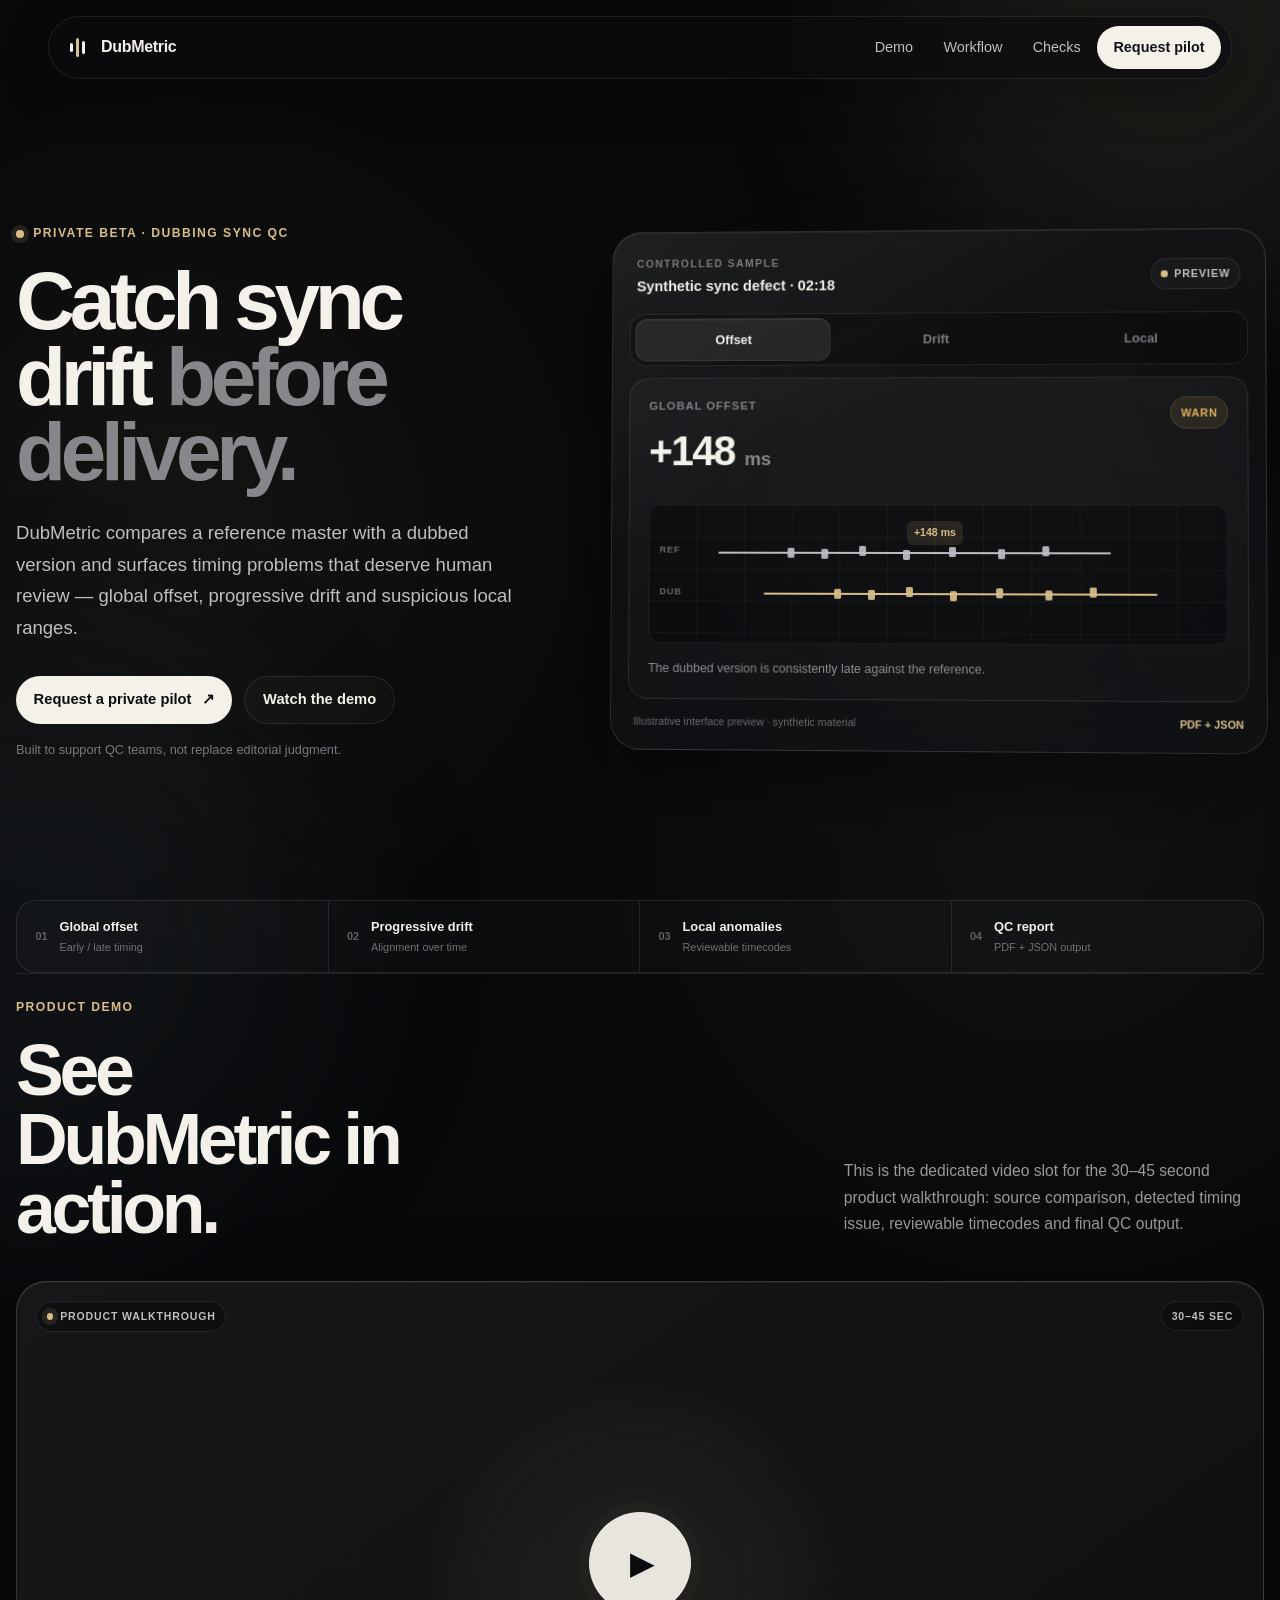
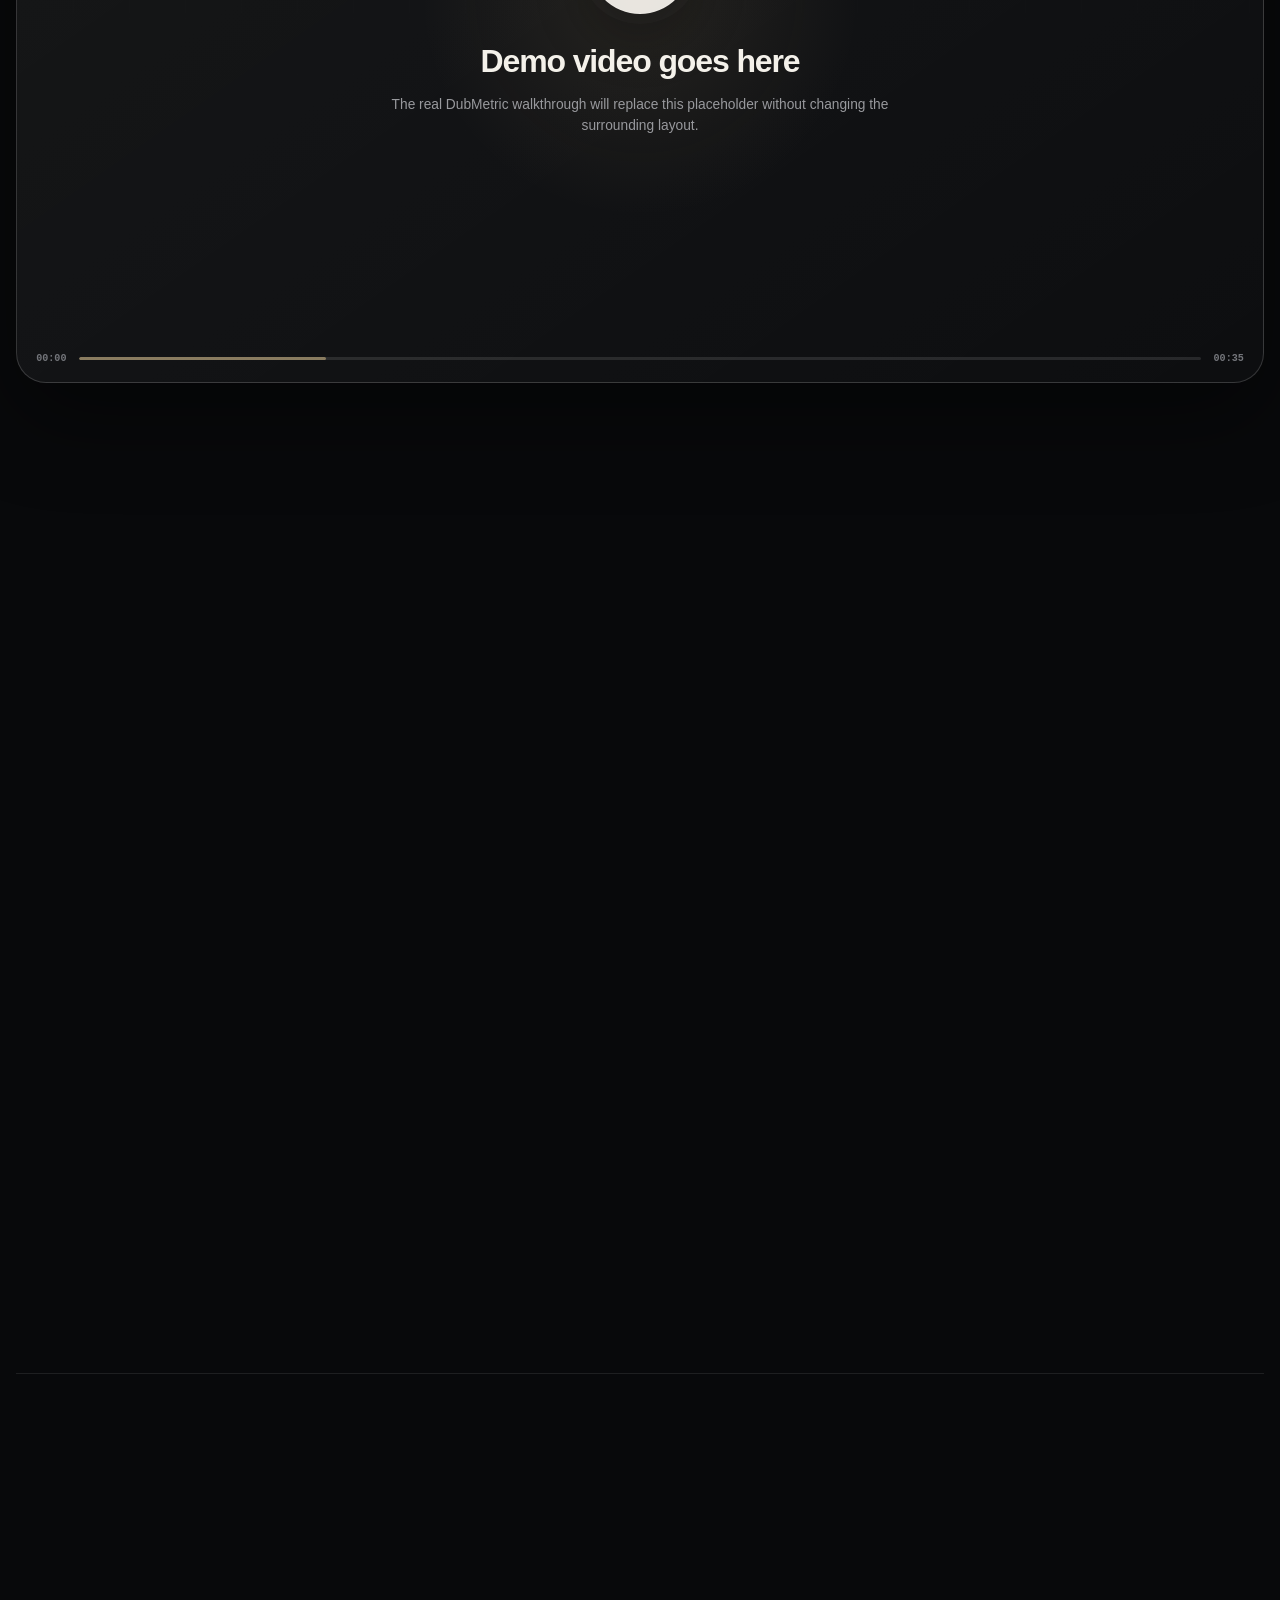
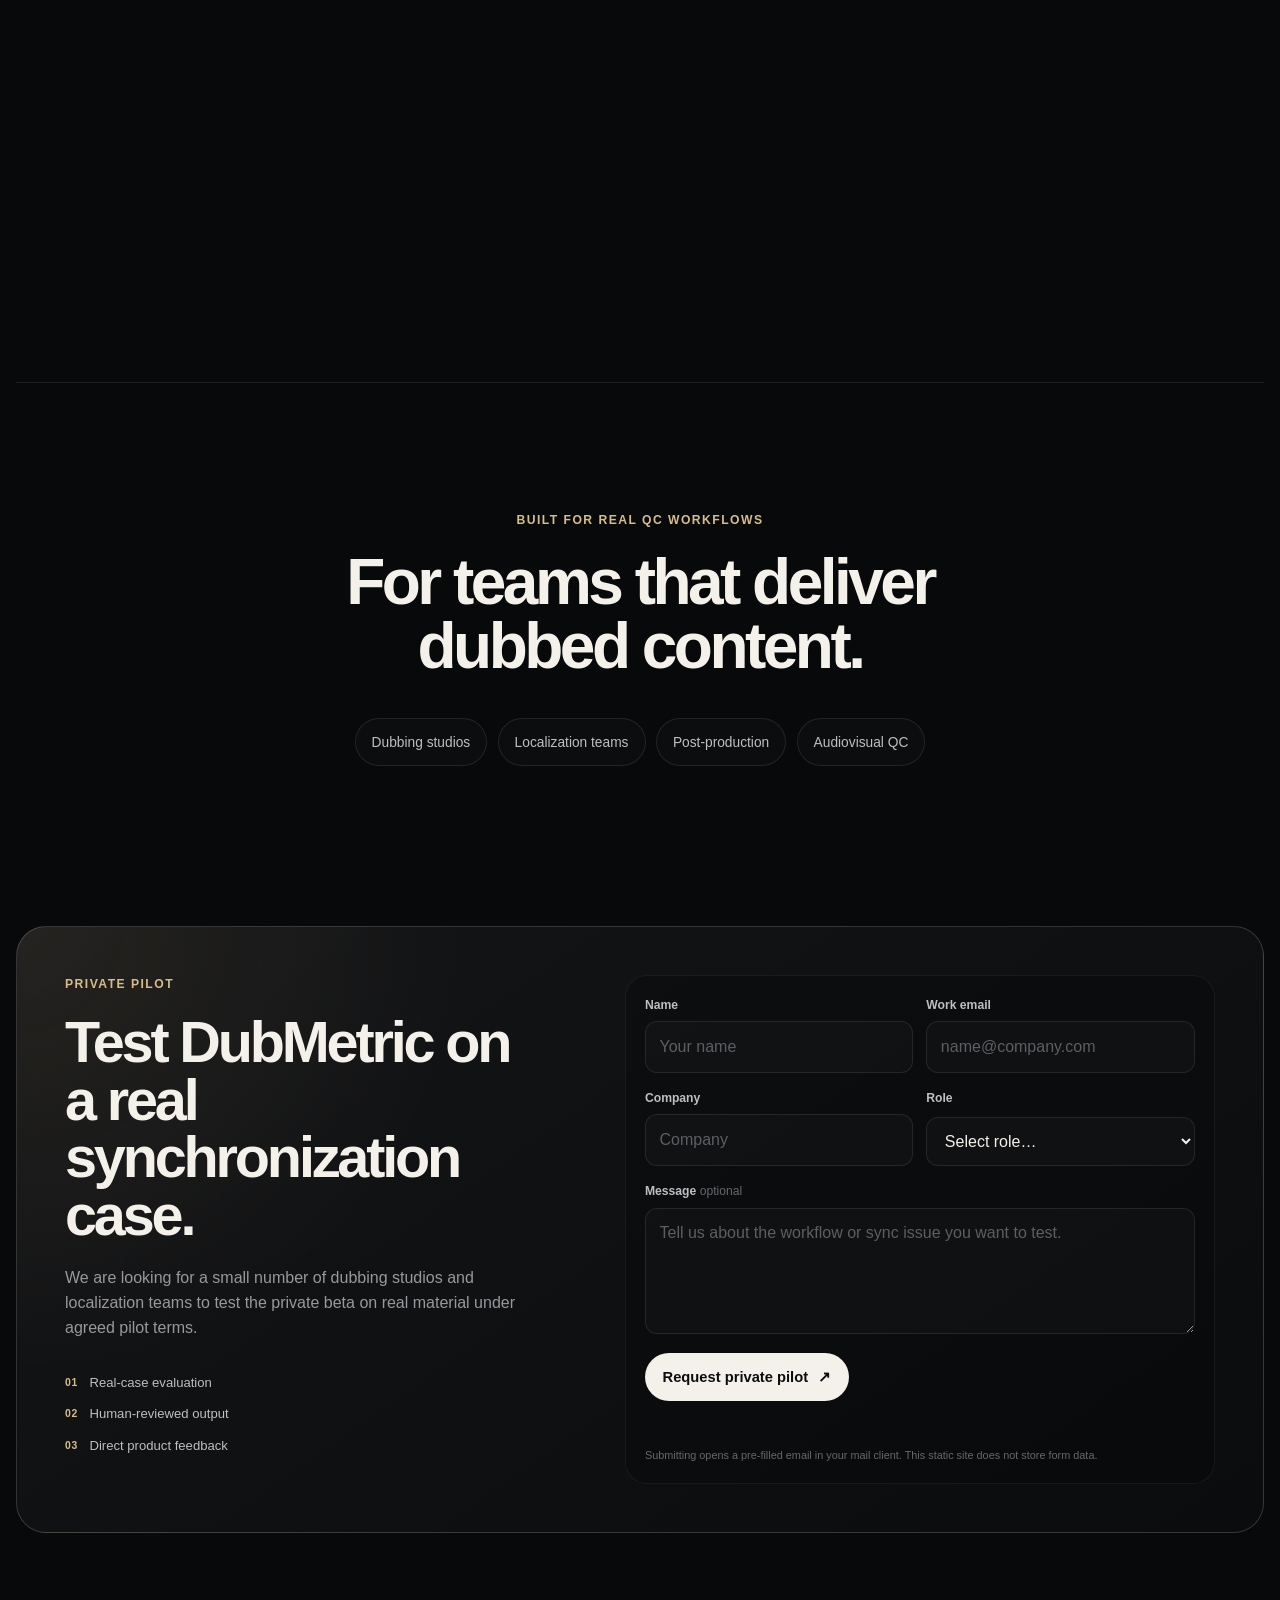
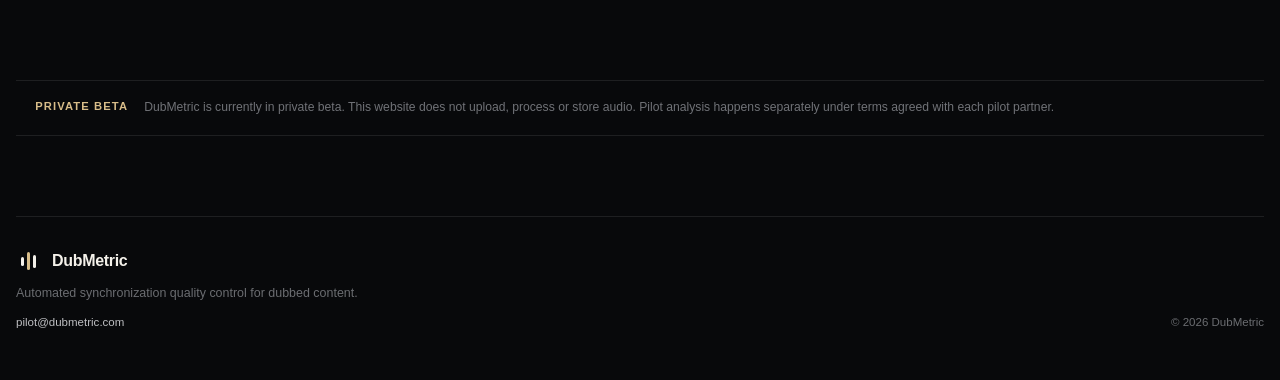
==== commit 87af084b: "Move product demo before workflow" ====
--- a/index.html
+++ b/index.html
@@ -24,8 +24,8 @@
         <span>DubMetric</span>
       </a>
       <nav aria-label="Main navigation">
+        <a href="#demo">Demo</a>
         <a href="#workflow">Workflow</a>
-        <a href="#demo">Demo</a>
         <a href="#checks">Checks</a>
         <a href="#pilot" class="nav-cta">Request pilot</a>
       </nav>
@@ -42,7 +42,7 @@
         </p>
         <div class="cta-row">
           <a class="btn btn-primary" href="#pilot">Request a private pilot <span aria-hidden="true">↗</span></a>
-          <a class="btn btn-ghost" href="#workflow">See the workflow</a>
+          <a class="btn btn-ghost" href="#demo">Watch the demo</a>
         </div>
         <p class="hero-note">Built to support QC teams, not replace editorial judgment.</p>
       </div>
@@ -132,6 +132,42 @@
       <div><span class="strip-icon">02</span><p><strong>Progressive drift</strong><small>Alignment over time</small></p></div>
       <div><span class="strip-icon">03</span><p><strong>Local anomalies</strong><small>Reviewable timecodes</small></p></div>
       <div><span class="strip-icon">04</span><p><strong>QC report</strong><small>PDF + JSON output</small></p></div>
+    </section>
+
+    <section id="demo" class="section demo-section" aria-labelledby="demo-title">
+      <div class="demo-intro">
+        <div data-reveal>
+          <p class="section-kicker">Product demo</p>
+          <h2 id="demo-title">See DubMetric in action.</h2>
+        </div>
+        <p class="demo-intro-copy" data-reveal>
+          This is the dedicated video slot for the 30–45 second product walkthrough: source comparison, detected timing issue, reviewable timecodes and final QC output.
+        </p>
+      </div>
+
+      <div class="demo-frame" data-reveal aria-label="Reserved video demonstration area">
+        <div class="demo-topline">
+          <span class="demo-label">Product walkthrough</span>
+          <span class="demo-duration">30–45 sec</span>
+        </div>
+
+        <div class="demo-center">
+          <div class="demo-play" aria-hidden="true"><span>▶</span></div>
+          <h3>Demo video goes here</h3>
+          <p>The real DubMetric walkthrough will replace this placeholder without changing the surrounding layout.</p>
+        </div>
+
+        <div class="demo-timeline" aria-hidden="true">
+          <span>00:00</span>
+          <span class="demo-track"></span>
+          <span>00:35</span>
+        </div>
+      </div>
+
+      <div class="demo-note" data-reveal>
+        <span><strong>Reserved media slot</strong> · no fake product footage</span>
+        <span>16:9 · ready for MP4/WebM embed</span>
+      </div>
     </section>
 
     <section id="workflow" class="section workflow" aria-labelledby="workflow-title">
@@ -163,42 +199,6 @@
       </ol>
     </section>
 
-    <section id="demo" class="section demo-section" aria-labelledby="demo-title">
-      <div class="demo-intro">
-        <div data-reveal>
-          <p class="section-kicker">Product demo</p>
-          <h2 id="demo-title">See DubMetric in action.</h2>
-        </div>
-        <p class="demo-intro-copy" data-reveal>
-          This is the dedicated video slot for the 30–45 second product walkthrough: source comparison, detected timing issue, reviewable timecodes and final QC output.
-        </p>
-      </div>
-
-      <div class="demo-frame" data-reveal aria-label="Reserved video demonstration area">
-        <div class="demo-topline">
-          <span class="demo-label">Product walkthrough</span>
-          <span class="demo-duration">30–45 sec</span>
-        </div>
-
-        <div class="demo-center">
-          <div class="demo-play" aria-hidden="true"><span>▶</span></div>
-          <h3>Demo video goes here</h3>
-          <p>The real DubMetric walkthrough will replace this placeholder without changing the surrounding layout.</p>
-        </div>
-
-        <div class="demo-timeline" aria-hidden="true">
-          <span>00:00</span>
-          <span class="demo-track"></span>
-          <span>00:35</span>
-        </div>
-      </div>
-
-      <div class="demo-note" data-reveal>
-        <span><strong>Reserved media slot</strong> · no fake product footage</span>
-        <span>16:9 · ready for MP4/WebM embed</span>
-      </div>
-    </section>
-
     <section id="checks" class="section split-section" aria-labelledby="checks-title">
       <div class="section-intro sticky-intro" data-reveal>
         <p class="section-kicker">What it checks</p>
@@ -304,4 +304,4 @@
 
   <script src="script.js"></script>
 </body>
-</html>
+</html>
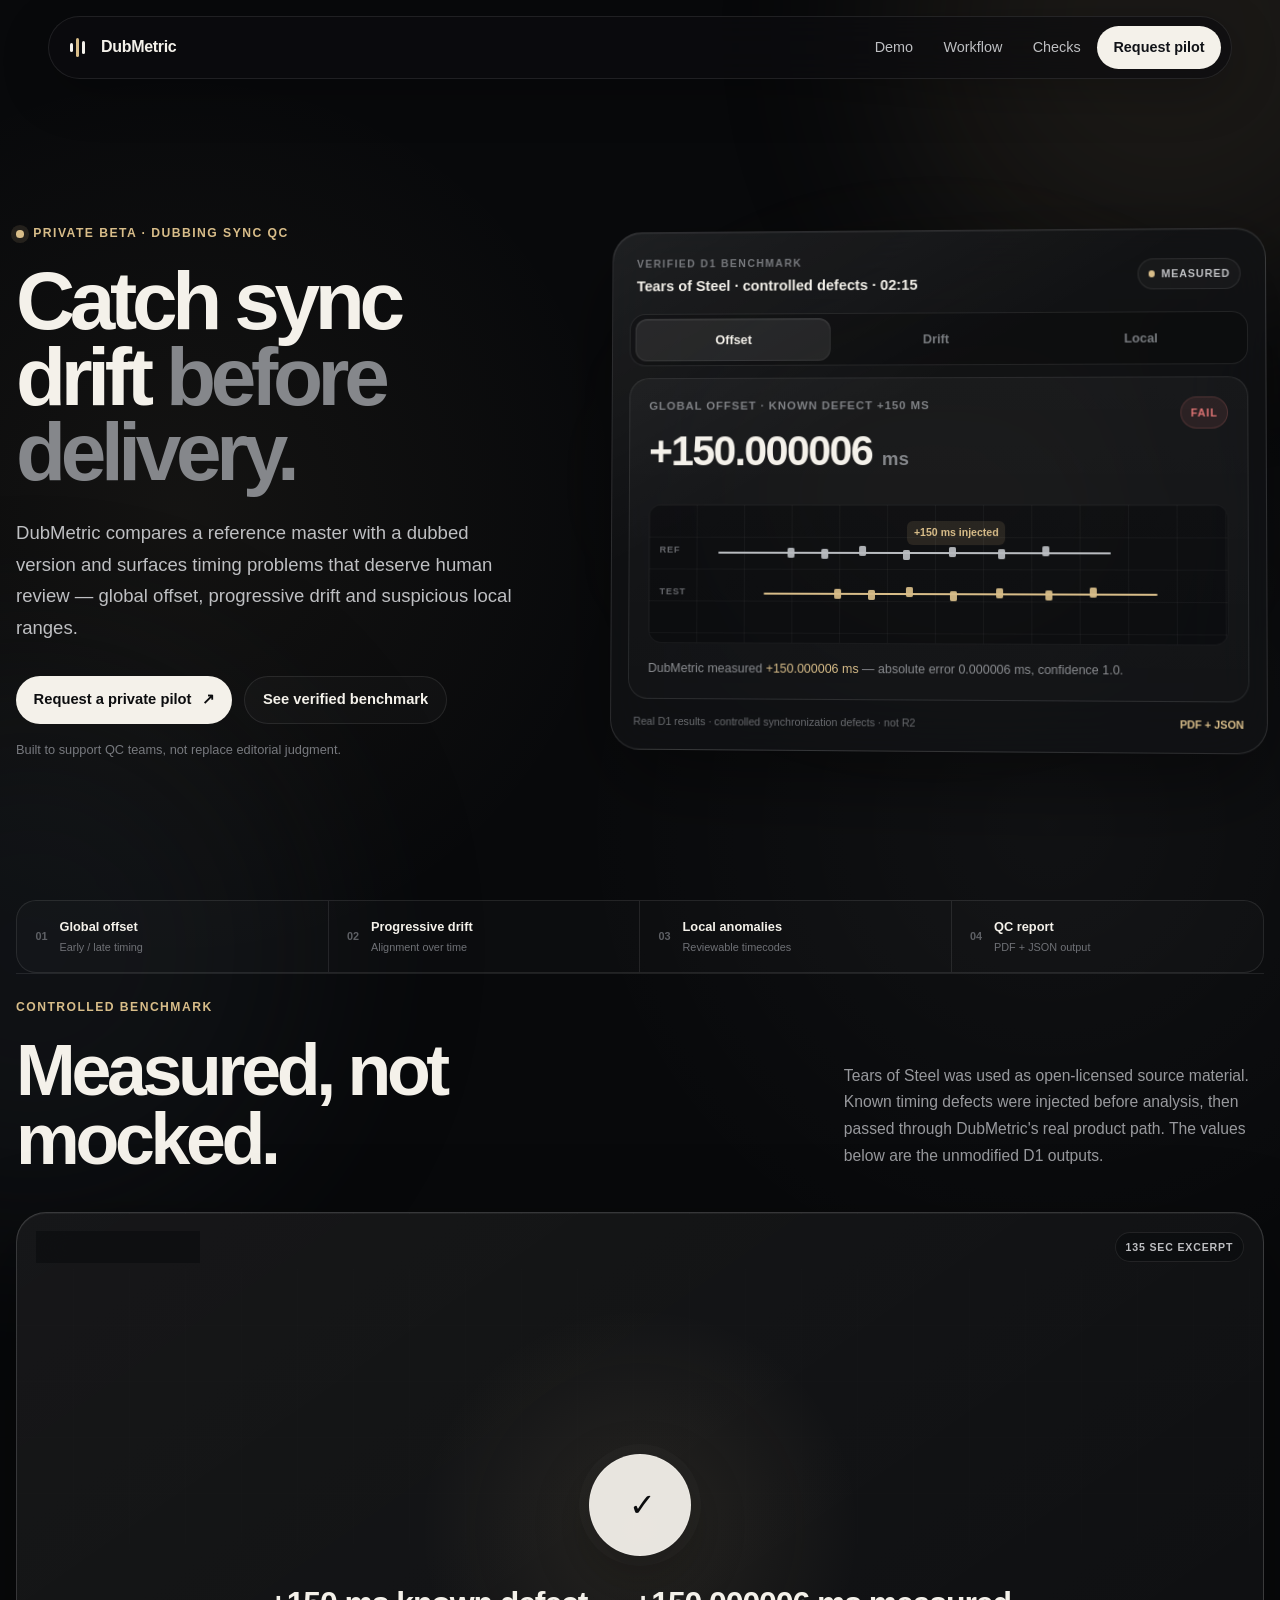
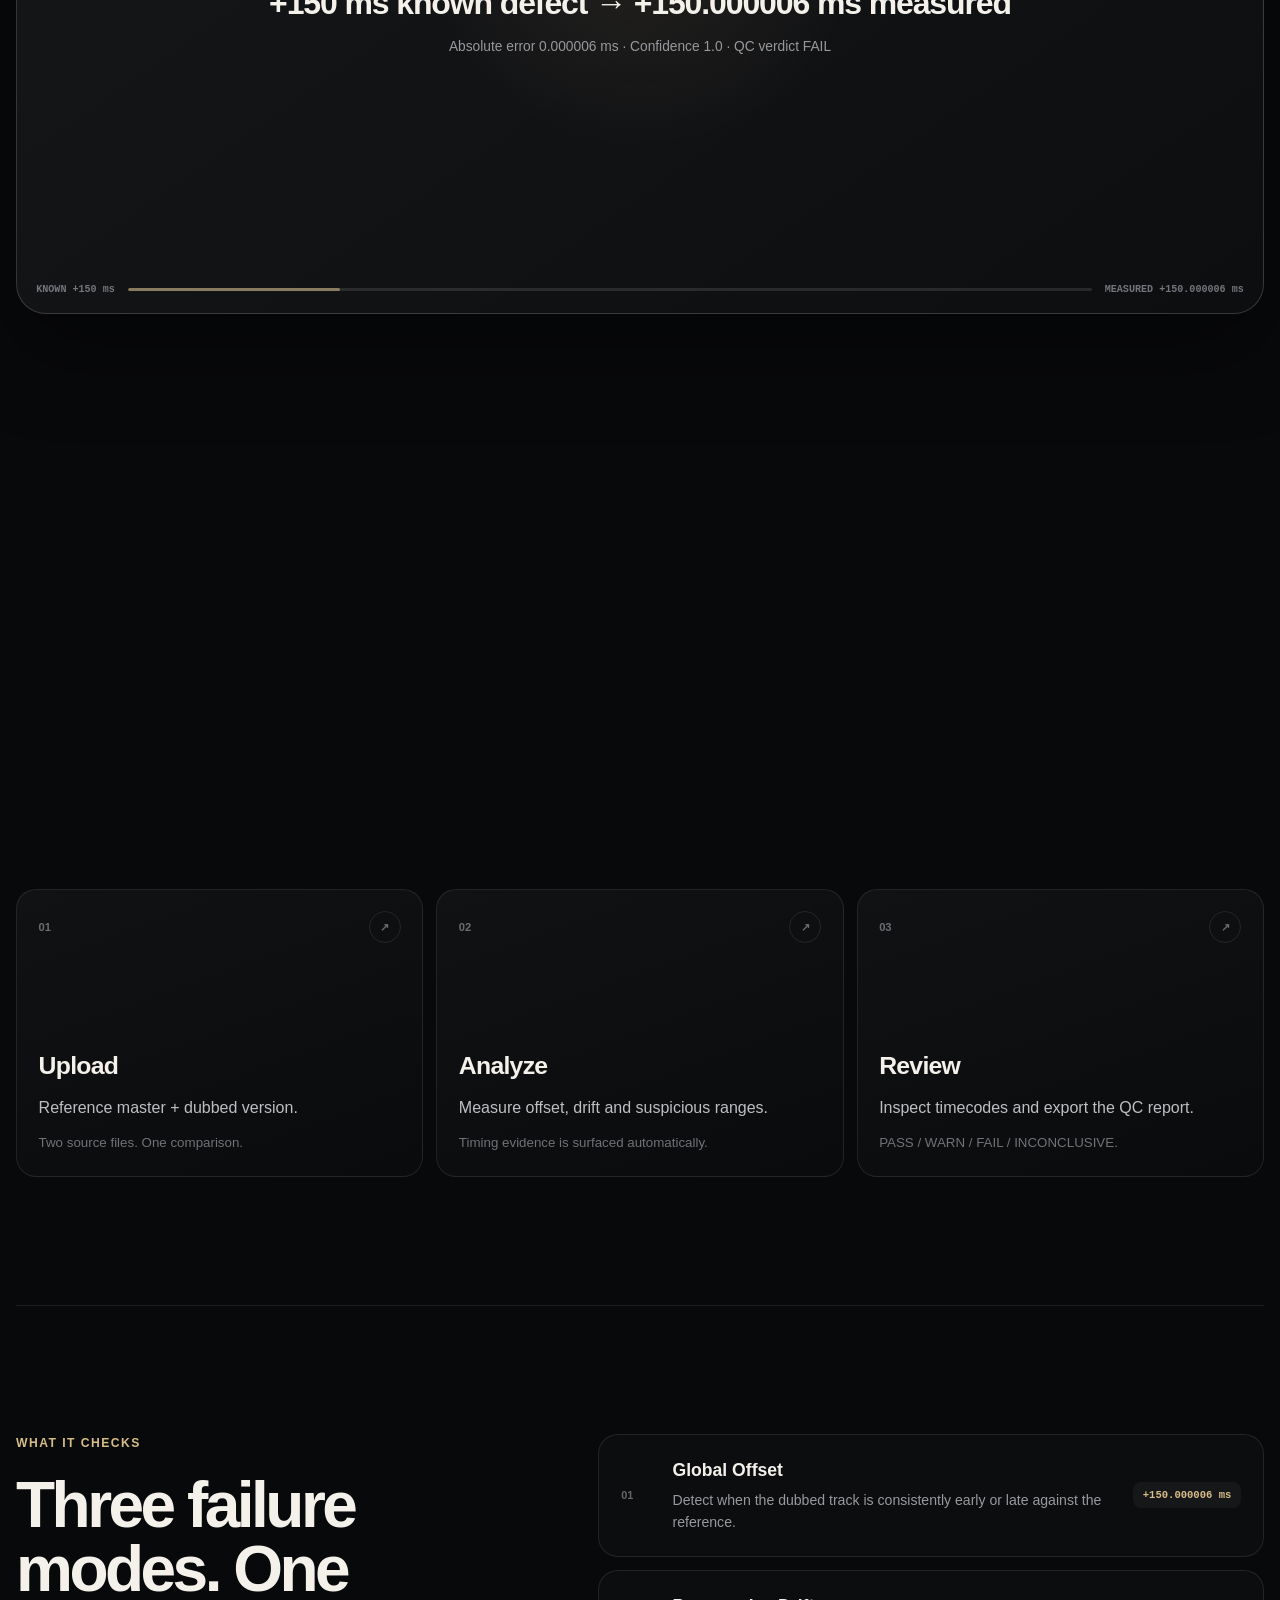
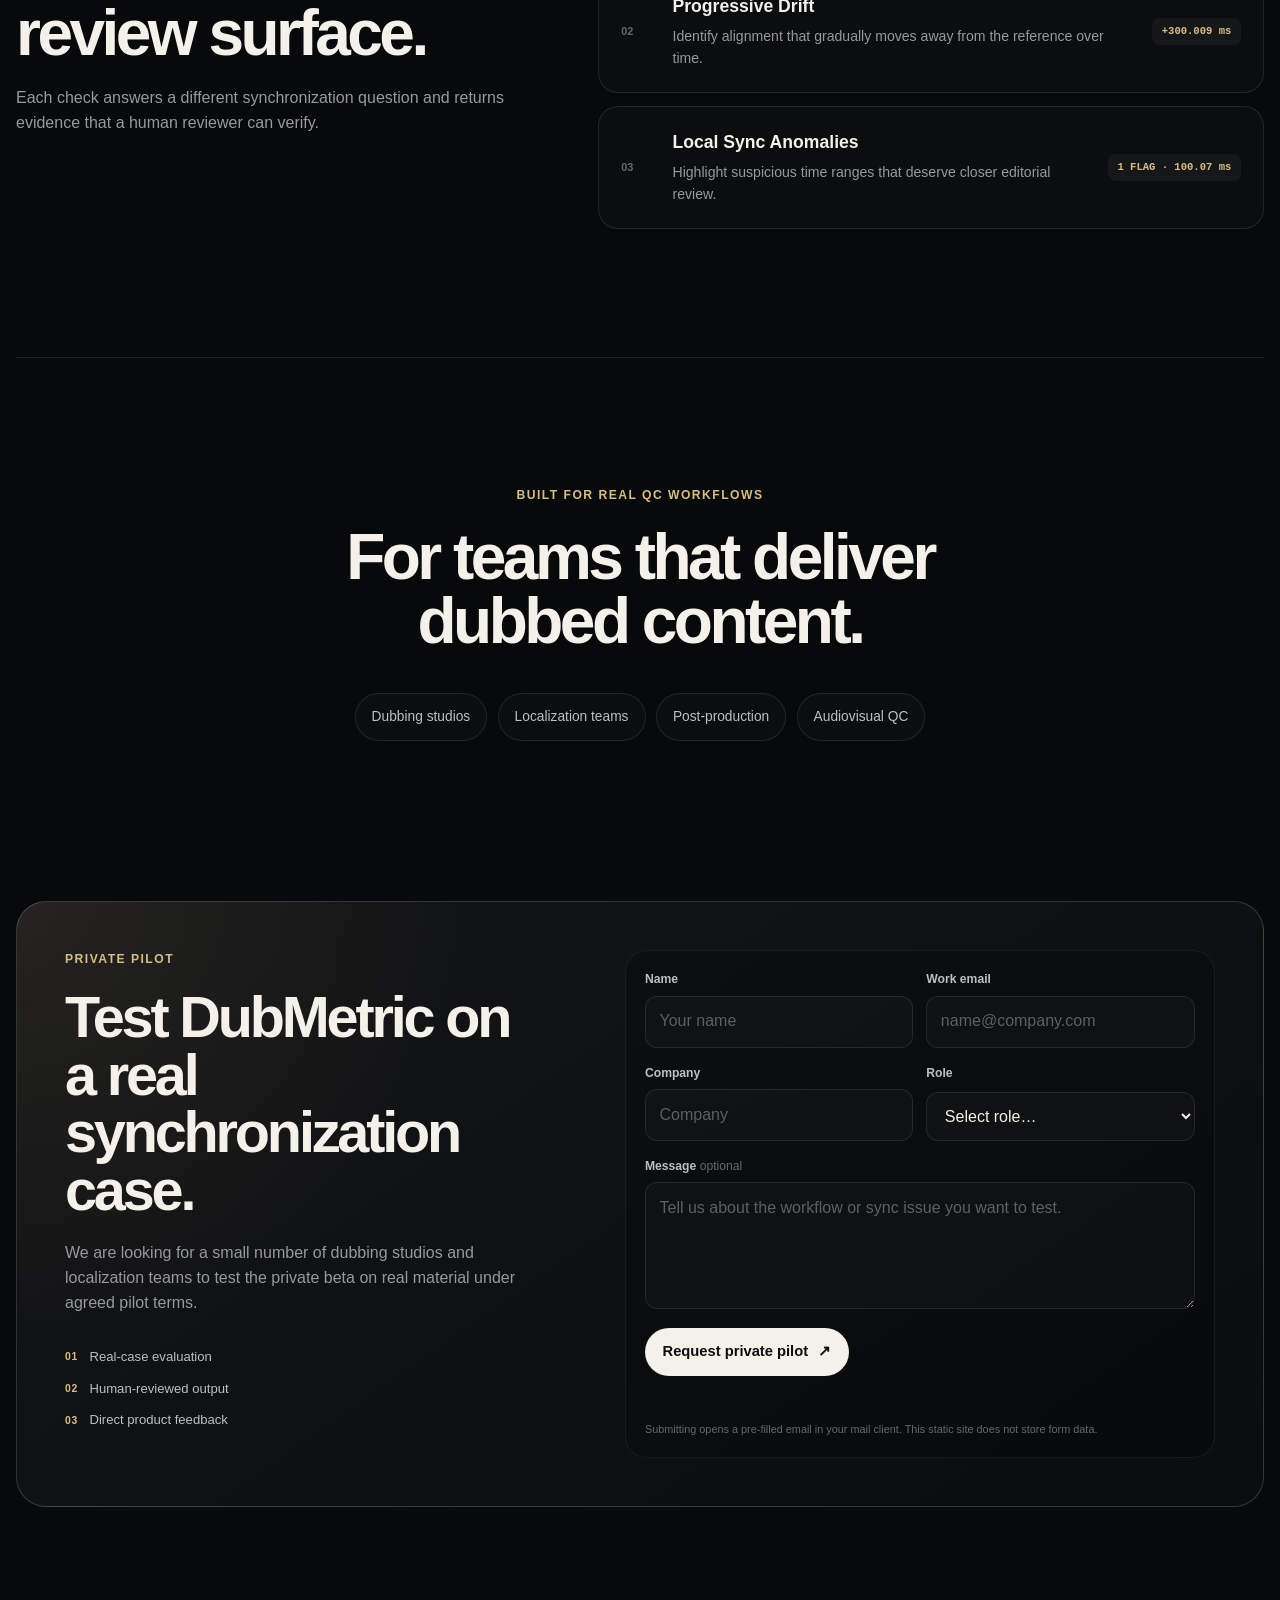
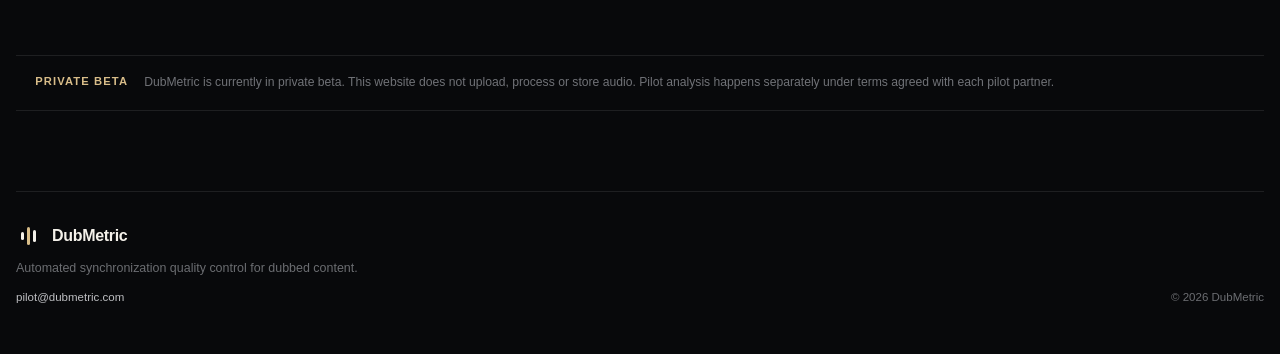
==== commit 5726173d: "landing: replace illustrative QC values with verified D1 benchmark" ====
--- a/index.html
+++ b/index.html
@@ -12,6 +12,7 @@
   <link rel="icon" type="image/svg+xml" href="assets/favicon.svg">
   <link rel="stylesheet" href="styles.css">
   <link rel="stylesheet" href="demo.css">
+  <link rel="stylesheet" href="benchmark.css">
 </head>
 <body>
   <div class="ambient ambient-one" aria-hidden="true"></div>
@@ -42,23 +43,23 @@
         </p>
         <div class="cta-row">
           <a class="btn btn-primary" href="#pilot">Request a private pilot <span aria-hidden="true">↗</span></a>
-          <a class="btn btn-ghost" href="#demo">Watch the demo</a>
+          <a class="btn btn-ghost" href="#demo">See verified benchmark</a>
         </div>
         <p class="hero-note">Built to support QC teams, not replace editorial judgment.</p>
       </div>
 
       <div class="product-stage" data-reveal>
         <div class="stage-glow" aria-hidden="true"></div>
-        <article class="product-card" aria-label="Illustrative DubMetric QC interface preview">
+        <article class="product-card" aria-label="Verified DubMetric D1 controlled benchmark results">
           <header class="product-head">
             <div>
-              <p class="product-kicker">CONTROLLED SAMPLE</p>
-              <p class="product-title">Synthetic sync defect · 02:18</p>
-            </div>
-            <span class="live-badge"><span aria-hidden="true"></span>Preview</span>
+              <p class="product-kicker">VERIFIED D1 BENCHMARK</p>
+              <p class="product-title">Tears of Steel · controlled defects · 02:15</p>
+            </div>
+            <span class="live-badge"><span aria-hidden="true"></span>Measured</span>
           </header>
 
-          <div class="motion-tabs" role="tablist" aria-label="QC preview views">
+          <div class="motion-tabs" role="tablist" aria-label="Verified benchmark views">
             <span class="motion-pill" aria-hidden="true"></span>
             <button type="button" role="tab" aria-selected="true" class="motion-tab is-active" data-tab="offset">Offset</button>
             <button type="button" role="tab" aria-selected="false" class="motion-tab" data-tab="drift">Drift</button>
@@ -68,59 +69,58 @@
           <div class="preview-panel" data-panel="offset">
             <div class="metric-row">
               <div>
-                <span class="metric-label">Global offset</span>
-                <strong>+148 <small>ms</small></strong>
+                <span class="metric-label">Global offset · known defect +150 ms</span>
+                <strong>+150.000006 <small>ms</small></strong>
               </div>
-              <span class="status-chip status-warn">WARN</span>
-            </div>
-            <div class="signal-view" aria-label="Illustrative timing signal">
+              <span class="status-chip status-fail">FAIL</span>
+            </div>
+            <div class="signal-view" aria-label="Controlled +150 millisecond offset benchmark visualization">
               <div class="signal-grid" aria-hidden="true"></div>
               <div class="signal-line signal-reference" aria-hidden="true"></div>
               <div class="signal-line signal-dubbed" aria-hidden="true"></div>
               <span class="signal-label signal-label-a">REF</span>
-              <span class="signal-label signal-label-b">DUB</span>
-              <span class="offset-marker">+148 ms</span>
-            </div>
-            <p class="panel-note">The dubbed version is consistently late against the reference.</p>
+              <span class="signal-label signal-label-b">TEST</span>
+              <span class="offset-marker">+150 ms injected</span>
+            </div>
+            <p class="panel-note">DubMetric measured <span class="benchmark-proof">+150.000006 ms</span> — absolute error 0.000006 ms, confidence 1.0.</p>
           </div>
 
           <div class="preview-panel" data-panel="drift" hidden>
             <div class="metric-row">
               <div>
-                <span class="metric-label">Progressive drift</span>
-                <strong>Detected</strong>
+                <span class="metric-label">Progressive drift · known defect 0 → +300 ms</span>
+                <strong>+300.009 <small>ms end</small></strong>
               </div>
-              <span class="status-chip status-warn">WARN</span>
-            </div>
-            <div class="drift-chart" aria-label="Illustrative progressive drift chart">
+              <span class="status-chip status-inconclusive">INCONCLUSIVE</span>
+            </div>
+            <div class="drift-chart" aria-label="Verified progressive drift benchmark visualization">
               <span class="chart-zero" aria-hidden="true"></span>
               <span class="chart-line" aria-hidden="true"></span>
               <span class="chart-point point-a" aria-hidden="true"></span>
               <span class="chart-point point-b" aria-hidden="true"></span>
               <span class="chart-point point-c" aria-hidden="true"></span>
-              <small class="chart-start">00:00</small>
-              <small class="chart-end">02:18</small>
-            </div>
-            <p class="panel-note">Alignment progressively moves away from the reference over time.</p>
+              <small class="chart-start">+0.001 ms</small>
+              <small class="chart-end">+300.009 ms</small>
+            </div>
+            <p class="panel-note">Drift section measured <span class="benchmark-proof">300.0087 ms</span> total, confidence 0.845. Overall verdict stays INCONCLUSIVE because global-offset evidence was insufficient.</p>
           </div>
 
           <div class="preview-panel" data-panel="local" hidden>
             <div class="metric-row">
               <div>
-                <span class="metric-label">Suspicious ranges</span>
-                <strong>2 <small>flags</small></strong>
+                <span class="metric-label">Local anomaly · known defect +100 ms</span>
+                <strong>1 <small>flag</small></strong>
               </div>
-              <span class="status-chip status-review">REVIEW</span>
+              <span class="status-chip status-fail">FAIL</span>
             </div>
             <div class="range-list">
-              <div class="range-item"><span>01</span><code>00:01:12.500</code><em>local deviation</em></div>
-              <div class="range-item"><span>02</span><code>00:02:03.000</code><em>local deviation</em></div>
-            </div>
-            <p class="panel-note">Timecodes point reviewers directly to areas worth checking.</p>
+              <div class="range-item"><span>01</span><code>00:00:20.500–00:00:22.500</code><em>100.07 ms peak</em></div>
+            </div>
+            <p class="panel-note">The controlled defect was injected from 20–23 s. DubMetric detected one overlapping anomaly with a 100.07 ms peak.</p>
           </div>
 
           <footer class="product-foot">
-            <span>Illustrative interface preview · synthetic material</span>
+            <span>Real D1 results · controlled synchronization defects · not R2</span>
             <span class="report-format">PDF + JSON</span>
           </footer>
         </article>
@@ -137,36 +137,36 @@
     <section id="demo" class="section demo-section" aria-labelledby="demo-title">
       <div class="demo-intro">
         <div data-reveal>
-          <p class="section-kicker">Product demo</p>
-          <h2 id="demo-title">See DubMetric in action.</h2>
+          <p class="section-kicker">Controlled benchmark</p>
+          <h2 id="demo-title">Measured, not mocked.</h2>
         </div>
         <p class="demo-intro-copy" data-reveal>
-          This is the dedicated video slot for the 30–45 second product walkthrough: source comparison, detected timing issue, reviewable timecodes and final QC output.
+          Tears of Steel was used as open-licensed source material. Known timing defects were injected before analysis, then passed through DubMetric's real product path. The values below are the unmodified D1 outputs.
         </p>
       </div>
 
-      <div class="demo-frame" data-reveal aria-label="Reserved video demonstration area">
+      <div class="demo-frame" data-reveal aria-label="Tears of Steel controlled offset benchmark result">
         <div class="demo-topline">
-          <span class="demo-label">Product walkthrough</span>
-          <span class="demo-duration">30–45 sec</span>
+          <span class="demo-label">Tears of Steel · D1</span>
+          <span class="demo-duration">135 sec excerpt</span>
         </div>
 
         <div class="demo-center">
-          <div class="demo-play" aria-hidden="true"><span>▶</span></div>
-          <h3>Demo video goes here</h3>
-          <p>The real DubMetric walkthrough will replace this placeholder without changing the surrounding layout.</p>
+          <div class="demo-play" aria-hidden="true"><span>✓</span></div>
+          <h3>+150 ms known defect → +150.000006 ms measured</h3>
+          <p>Absolute error 0.000006 ms · Confidence 1.0 · QC verdict FAIL</p>
         </div>
 
         <div class="demo-timeline" aria-hidden="true">
-          <span>00:00</span>
+          <span>KNOWN +150 ms</span>
           <span class="demo-track"></span>
-          <span>00:35</span>
+          <span>MEASURED +150.000006 ms</span>
         </div>
       </div>
 
       <div class="demo-note" data-reveal>
-        <span><strong>Reserved media slot</strong> · no fake product footage</span>
-        <span>16:9 · ready for MP4/WebM embed</span>
+        <span><strong>Controlled synchronization defect benchmark</strong> · not genuine dubbed-media validation R2</span>
+        <span>(CC) Blender Foundation | mango.blender.org</span>
       </div>
     </section>
 
@@ -210,17 +210,17 @@
         <article class="check-card" data-reveal>
           <span class="check-index">01</span>
           <div><h3>Global Offset</h3><p>Detect when the dubbed track is consistently early or late against the reference.</p></div>
-          <span class="mini-readout">+148 ms</span>
+          <span class="mini-readout">+150.000006 ms</span>
         </article>
         <article class="check-card" data-reveal>
           <span class="check-index">02</span>
           <div><h3>Progressive Drift</h3><p>Identify alignment that gradually moves away from the reference over time.</p></div>
-          <span class="mini-readout">DRIFT</span>
+          <span class="mini-readout">+300.009 ms</span>
         </article>
         <article class="check-card" data-reveal>
           <span class="check-index">03</span>
           <div><h3>Local Sync Anomalies</h3><p>Highlight suspicious time ranges that deserve closer editorial review.</p></div>
-          <span class="mini-readout">02 FLAGS</span>
+          <span class="mini-readout">1 FLAG · 100.07 ms</span>
         </article>
       </div>
     </section>
@@ -304,4 +304,4 @@
 
   <script src="script.js"></script>
 </body>
-</html>+</html>
--- a/benchmark.css
+++ b/benchmark.css
@@ -0,0 +1,18 @@
+/* Verified D1 benchmark presentation only. Keeps the premium landing design intact. */
+
+.status-fail {
+  color: var(--fail);
+  background: rgba(223, 116, 116, 0.10);
+  border: 1px solid rgba(223, 116, 116, 0.20);
+}
+
+.status-inconclusive {
+  color: var(--muted-strong);
+  background: rgba(190, 191, 194, 0.08);
+  border: 1px solid rgba(190, 191, 194, 0.16);
+}
+
+.benchmark-proof {
+  color: var(--champagne);
+  font-variant-numeric: tabular-nums;
+}
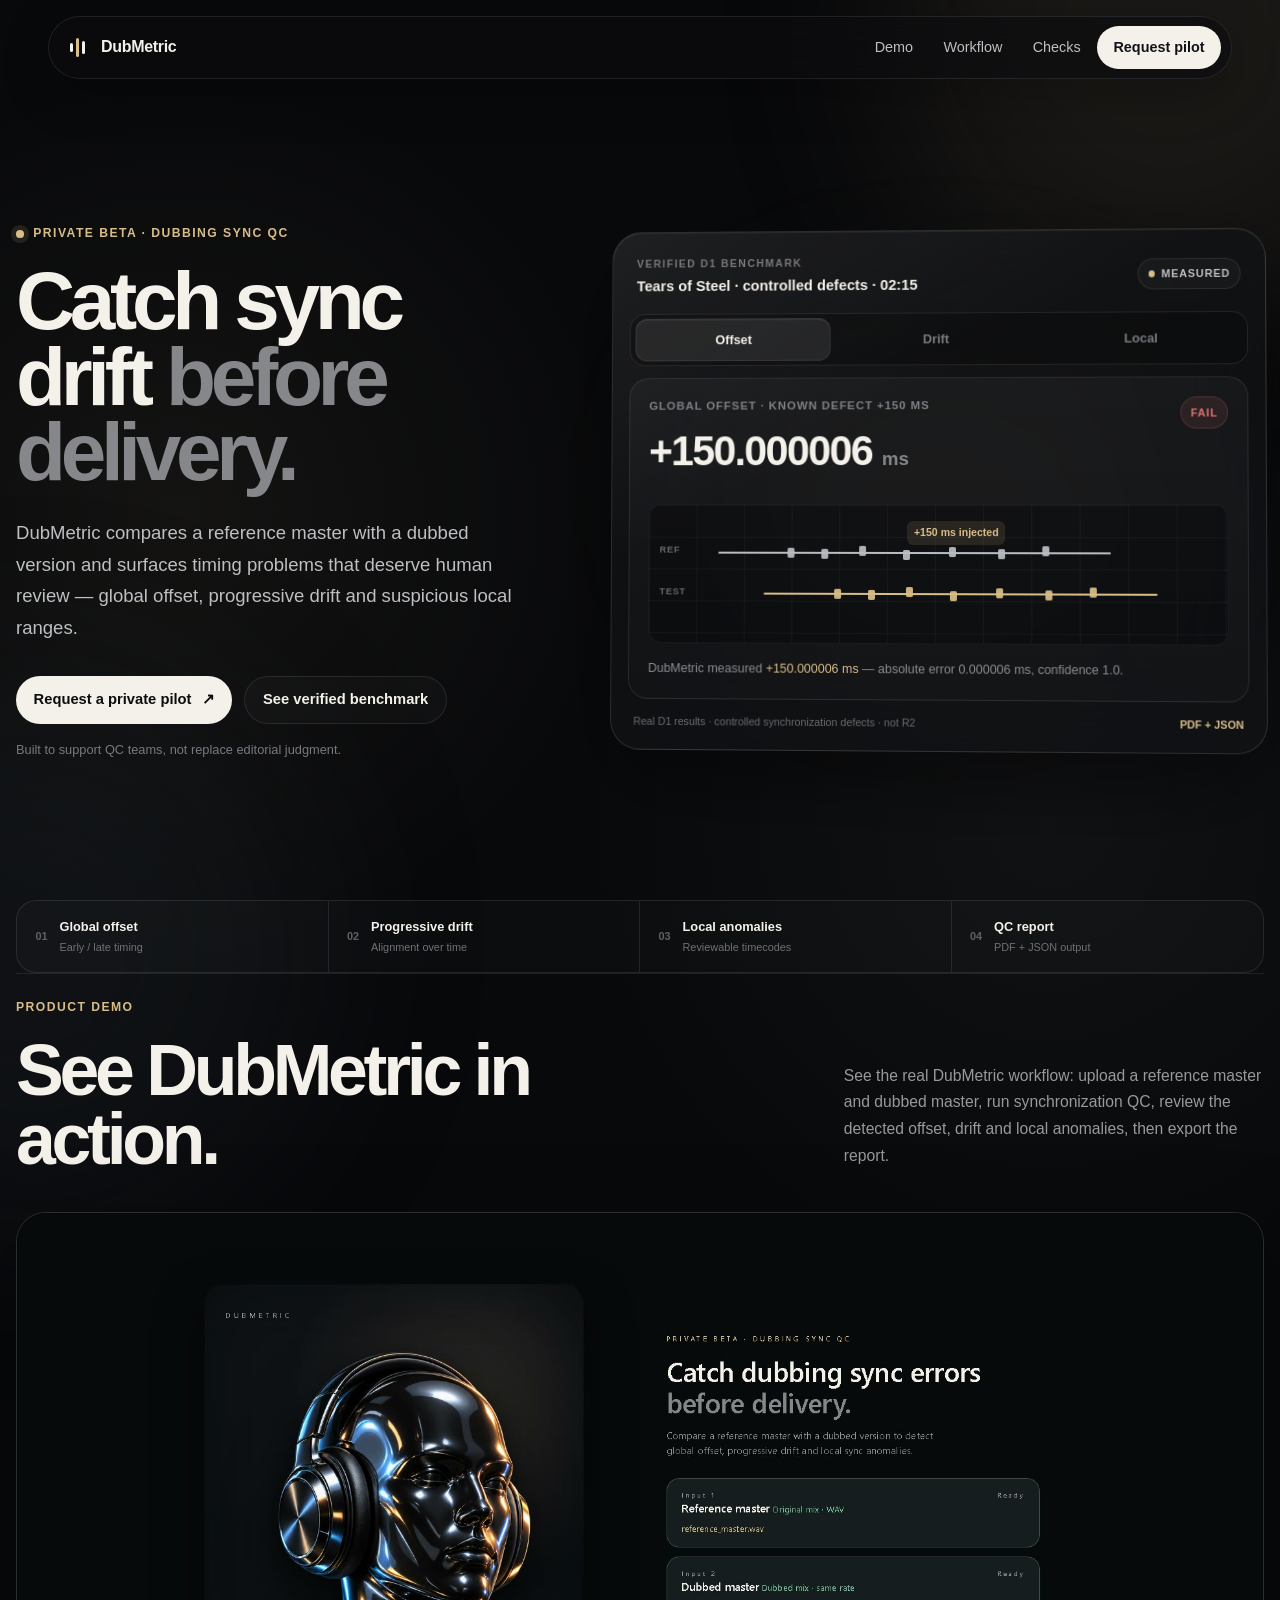
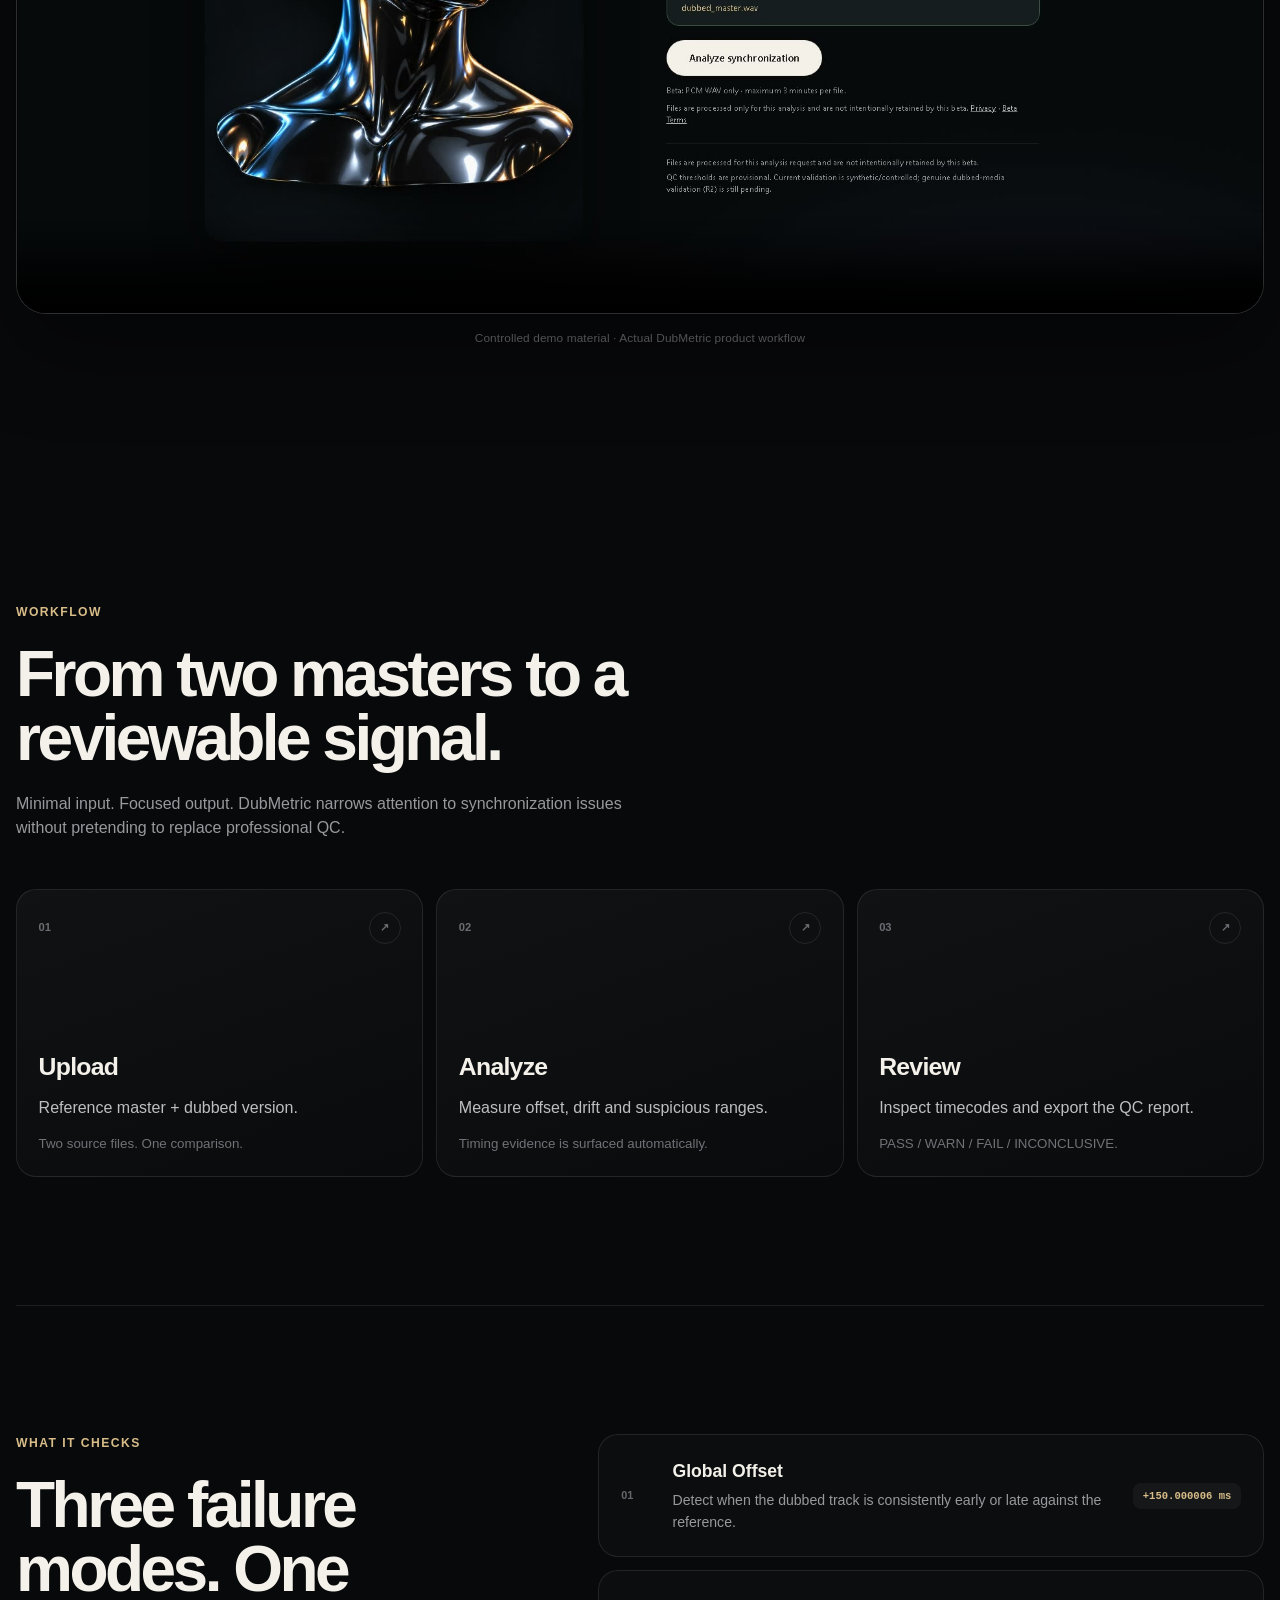
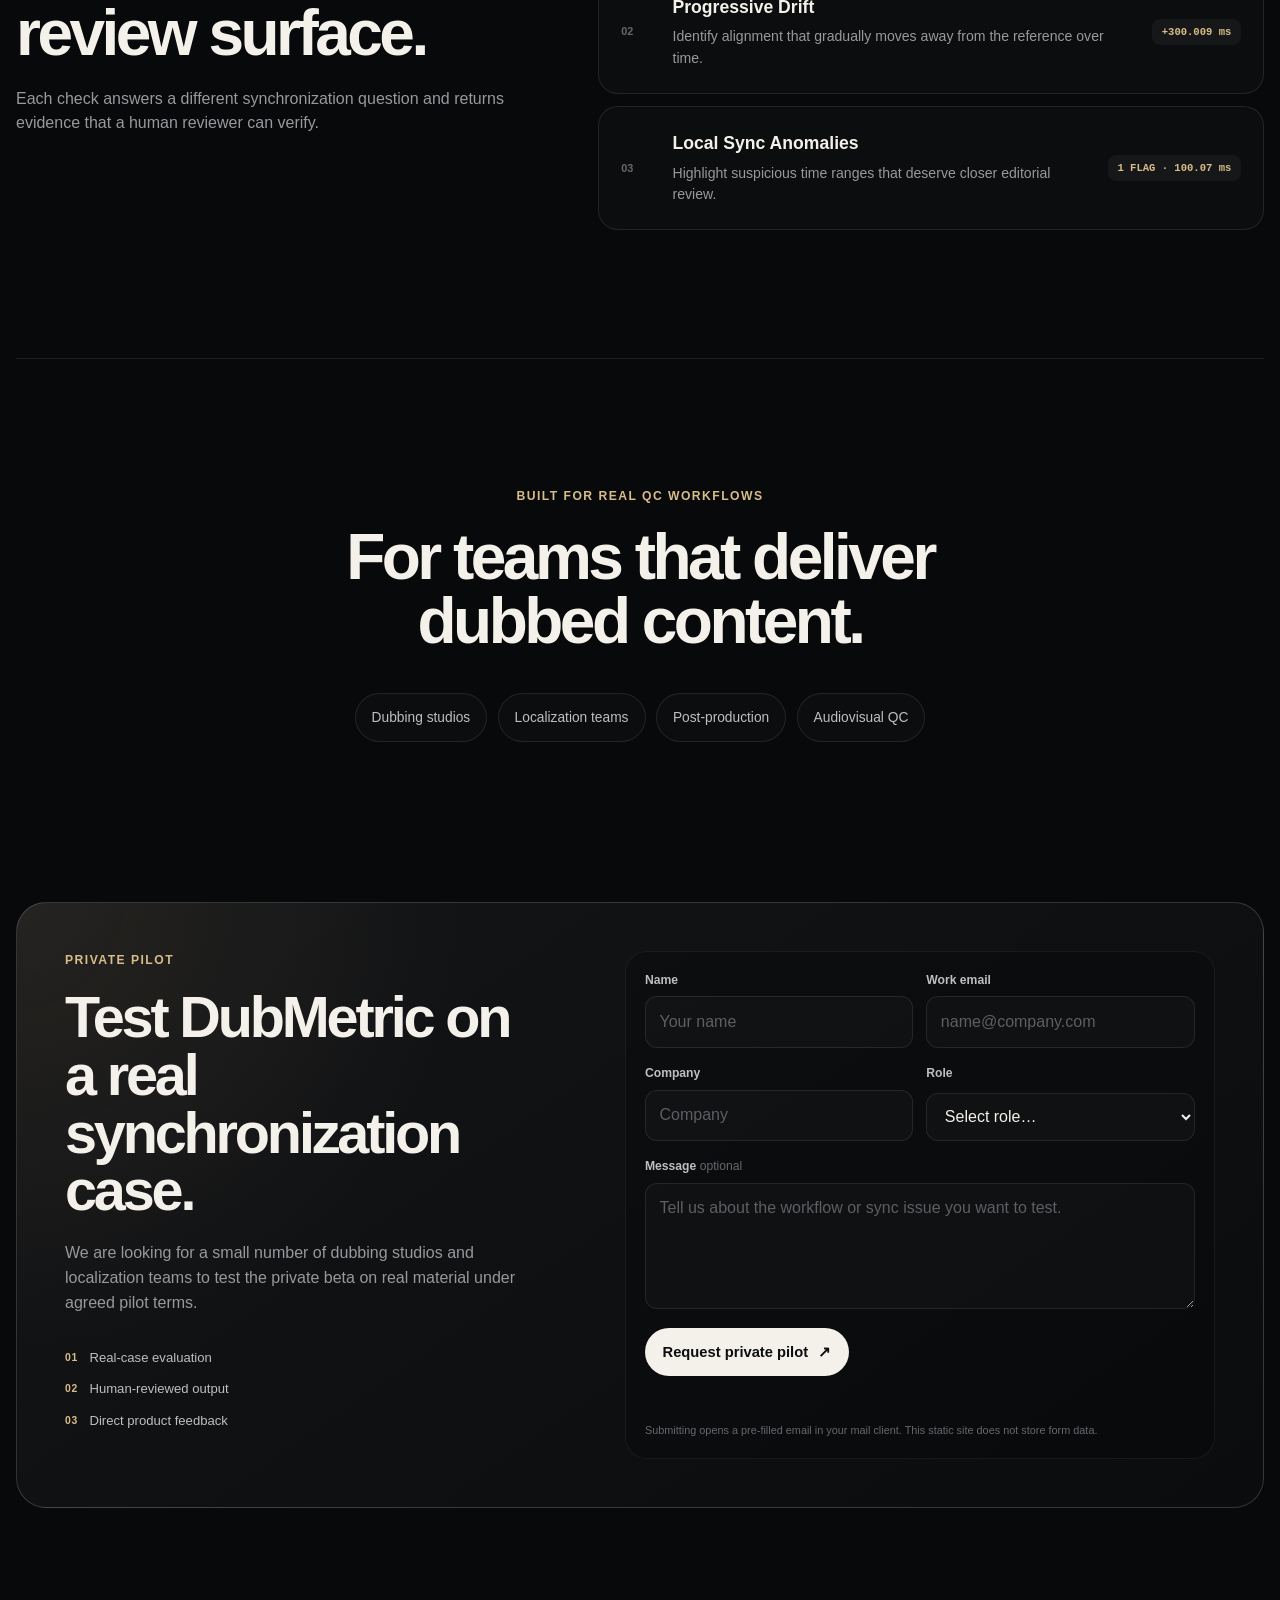
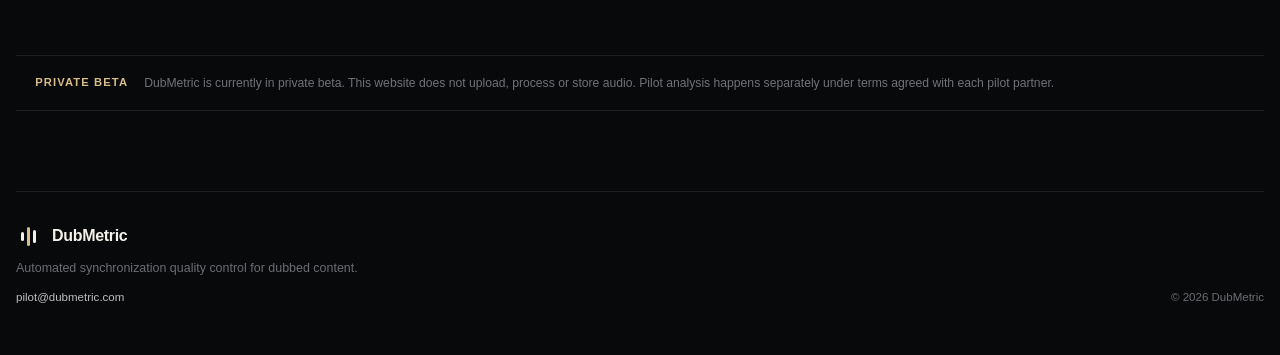
==== commit cea359d5: "landing: replace fake demo with real DubMetric product video" ====
--- a/index.html
+++ b/index.html
@@ -137,37 +137,29 @@
     <section id="demo" class="section demo-section" aria-labelledby="demo-title">
       <div class="demo-intro">
         <div data-reveal>
-          <p class="section-kicker">Controlled benchmark</p>
-          <h2 id="demo-title">Measured, not mocked.</h2>
+          <p class="section-kicker">Product demo</p>
+          <h2 id="demo-title">See DubMetric in action.</h2>
         </div>
         <p class="demo-intro-copy" data-reveal>
-          Tears of Steel was used as open-licensed source material. Known timing defects were injected before analysis, then passed through DubMetric's real product path. The values below are the unmodified D1 outputs.
+          See the real DubMetric workflow: upload a reference master and dubbed master, run synchronization QC, review the detected offset, drift and local anomalies, then export the report.
         </p>
       </div>
 
-      <div class="demo-frame" data-reveal aria-label="Tears of Steel controlled offset benchmark result">
-        <div class="demo-topline">
-          <span class="demo-label">Tears of Steel · D1</span>
-          <span class="demo-duration">135 sec excerpt</span>
-        </div>
-
-        <div class="demo-center">
-          <div class="demo-play" aria-hidden="true"><span>✓</span></div>
-          <h3>+150 ms known defect → +150.000006 ms measured</h3>
-          <p>Absolute error 0.000006 ms · Confidence 1.0 · QC verdict FAIL</p>
-        </div>
-
-        <div class="demo-timeline" aria-hidden="true">
-          <span>KNOWN +150 ms</span>
-          <span class="demo-track"></span>
-          <span>MEASURED +150.000006 ms</span>
-        </div>
-      </div>
-
-      <div class="demo-note" data-reveal>
-        <span><strong>Controlled synchronization defect benchmark</strong> · not genuine dubbed-media validation R2</span>
-        <span>(CC) Blender Foundation | mango.blender.org</span>
-      </div>
+      <div class="demo-video-shell" data-reveal>
+        <video
+          class="demo-video"
+          controls
+          preload="metadata"
+          playsinline
+          poster="assets/demo/dubmetric-demo-poster.jpg"
+          aria-label="DubMetric product demonstration"
+        >
+          <source src="assets/demo/dubmetric-demo.mp4" type="video/mp4">
+          Your browser does not support HTML5 video.
+        </video>
+      </div>
+
+      <p class="demo-caption" data-reveal>Controlled demo material · Actual DubMetric product workflow</p>
     </section>
 
     <section id="workflow" class="section workflow" aria-labelledby="workflow-title">
--- a/demo.css
+++ b/demo.css
@@ -1,5 +1,6 @@
-/* Dedicated product-demo section. Kept separate so the real video can replace
- * only the media slot later without disturbing the core landing styles. */
+/* Dedicated product-demo section. The fake visualization was replaced by a
+ * real HTML5 video player; styles below keep the existing premium black /
+ * champagne look without extra motion, zoom or distortion. */
 
 .demo-section {
   padding-top: 1.5rem;
@@ -16,7 +17,7 @@
 
 .demo-intro h2 {
   margin: 0;
-  max-width: 11ch;
+  max-width: 14ch;
   font-size: clamp(2.8rem, 5.6vw, 5.6rem);
   line-height: .96;
   letter-spacing: -.06em;
@@ -30,164 +31,34 @@
   line-height: 1.7;
 }
 
-.demo-frame {
+.demo-video-shell {
   position: relative;
+  overflow: hidden;
   aspect-ratio: 16 / 9;
-  min-height: 20rem;
-  overflow: hidden;
   border: 1px solid var(--line-strong);
   border-radius: var(--radius-lg);
-  background:
-    radial-gradient(circle at 50% 45%, rgba(216,189,137,.10), transparent 30%),
-    linear-gradient(145deg, rgba(255,255,255,.05), rgba(255,255,255,.012)),
-    #0a0b0d;
-  box-shadow: var(--shadow), inset 0 1px 0 rgba(255,255,255,.05);
+  background: #050607;
+  box-shadow: var(--shadow), inset 0 1px 0 rgba(255, 255, 255, .05);
 }
 
-.demo-frame::before {
-  content: "";
-  position: absolute;
-  inset: 0;
-  pointer-events: none;
-  opacity: .38;
-  background-image:
-    linear-gradient(rgba(255,255,255,.025) 1px, transparent 1px),
-    linear-gradient(90deg, rgba(255,255,255,.025) 1px, transparent 1px);
-  background-size: 3.5rem 3.5rem;
-  mask-image: linear-gradient(to bottom, rgba(0,0,0,.9), transparent 88%);
+.demo-video {
+  display: block;
+  width: 100%;
+  height: 100%;
+  object-fit: contain;
+  background: #050607;
 }
 
-.demo-topline {
-  position: absolute;
-  z-index: 2;
-  inset: 1.15rem 1.2rem auto;
-  display: flex;
-  align-items: center;
-  justify-content: space-between;
-  gap: 1rem;
-}
-
-.demo-label,
-.demo-duration {
-  display: inline-flex;
-  align-items: center;
-  gap: .45rem;
-  padding: .38rem .6rem;
-  border: 1px solid var(--line);
-  border-radius: 999px;
-  background: rgba(10,11,13,.55);
-  backdrop-filter: blur(16px);
-  -webkit-backdrop-filter: blur(16px);
-  color: var(--muted-strong);
-  font-size: .66rem;
-  font-weight: 780;
-  letter-spacing: .08em;
-  text-transform: uppercase;
-}
-
-.demo-label::before {
-  content: "";
-  width: .38rem;
-  height: .38rem;
-  border-radius: 50%;
-  background: var(--champagne);
-  box-shadow: 0 0 0 5px var(--champagne-soft);
-}
-
-.demo-center {
-  position: absolute;
-  z-index: 2;
-  inset: 0;
-  display: grid;
-  place-content: center;
-  justify-items: center;
-  padding: 4rem 1rem 5rem;
-  text-align: center;
-}
-
-.demo-play {
-  width: clamp(4.8rem, 8vw, 6.5rem);
-  aspect-ratio: 1;
-  display: grid;
-  place-items: center;
-  border: 1px solid rgba(255,255,255,.16);
-  border-radius: 50%;
-  background: rgba(244,241,234,.95);
-  color: #0b0c0e;
-  box-shadow: 0 20px 55px rgba(0,0,0,.32), 0 0 0 10px rgba(255,255,255,.025);
-}
-
-.demo-play span {
-  margin-left: .3rem;
-  font-size: clamp(1.5rem, 3vw, 2rem);
-  line-height: 1;
-}
-
-.demo-center h3 {
-  margin: 1.45rem 0 .45rem;
-  font-size: clamp(1.35rem, 2.5vw, 2rem);
-  letter-spacing: -.035em;
-  font-weight: 650;
-}
-
-.demo-center p {
-  margin: 0;
-  max-width: 34rem;
-  color: var(--muted);
-  font-size: .86rem;
-}
-
-.demo-timeline {
-  position: absolute;
-  z-index: 2;
-  left: 1.2rem;
-  right: 1.2rem;
-  bottom: 1.15rem;
-  display: grid;
-  grid-template-columns: auto 1fr auto;
-  align-items: center;
-  gap: .8rem;
-  color: #73757a;
-  font: 680 .63rem ui-monospace, SFMono-Regular, Menlo, monospace;
-}
-
-.demo-track {
-  position: relative;
-  height: 3px;
-  overflow: hidden;
-  border-radius: 999px;
-  background: rgba(255,255,255,.11);
-}
-
-.demo-track::after {
-  content: "";
-  position: absolute;
-  inset: 0 78% 0 0;
-  border-radius: inherit;
-  background: var(--champagne);
-  opacity: .55;
-}
-
-.demo-note {
-  display: flex;
-  justify-content: space-between;
-  gap: 1rem;
+.demo-caption {
   margin: .9rem .15rem 0;
   color: #6d6f73;
-  font-size: .72rem;
-}
-
-.demo-note strong {
-  color: var(--champagne);
-  font-weight: 720;
+  font-size: .74rem;
+  letter-spacing: .01em;
+  text-align: center;
 }
 
 @media (max-width: 48rem) {
   .demo-intro { grid-template-columns: 1fr; align-items: start; }
-  .demo-intro h2 { max-width: 12ch; font-size: clamp(2.7rem, 13vw, 4.2rem); }
-  .demo-frame { min-height: 18.5rem; border-radius: 22px; }
-  .demo-topline { inset: .8rem .8rem auto; }
-  .demo-duration { display: none; }
-  .demo-timeline { left: .8rem; right: .8rem; bottom: .8rem; }
-  .demo-note { flex-direction: column; }
+  .demo-intro h2 { max-width: 14ch; font-size: clamp(2.7rem, 13vw, 4.2rem); }
+  .demo-video-shell { border-radius: 22px; }
 }
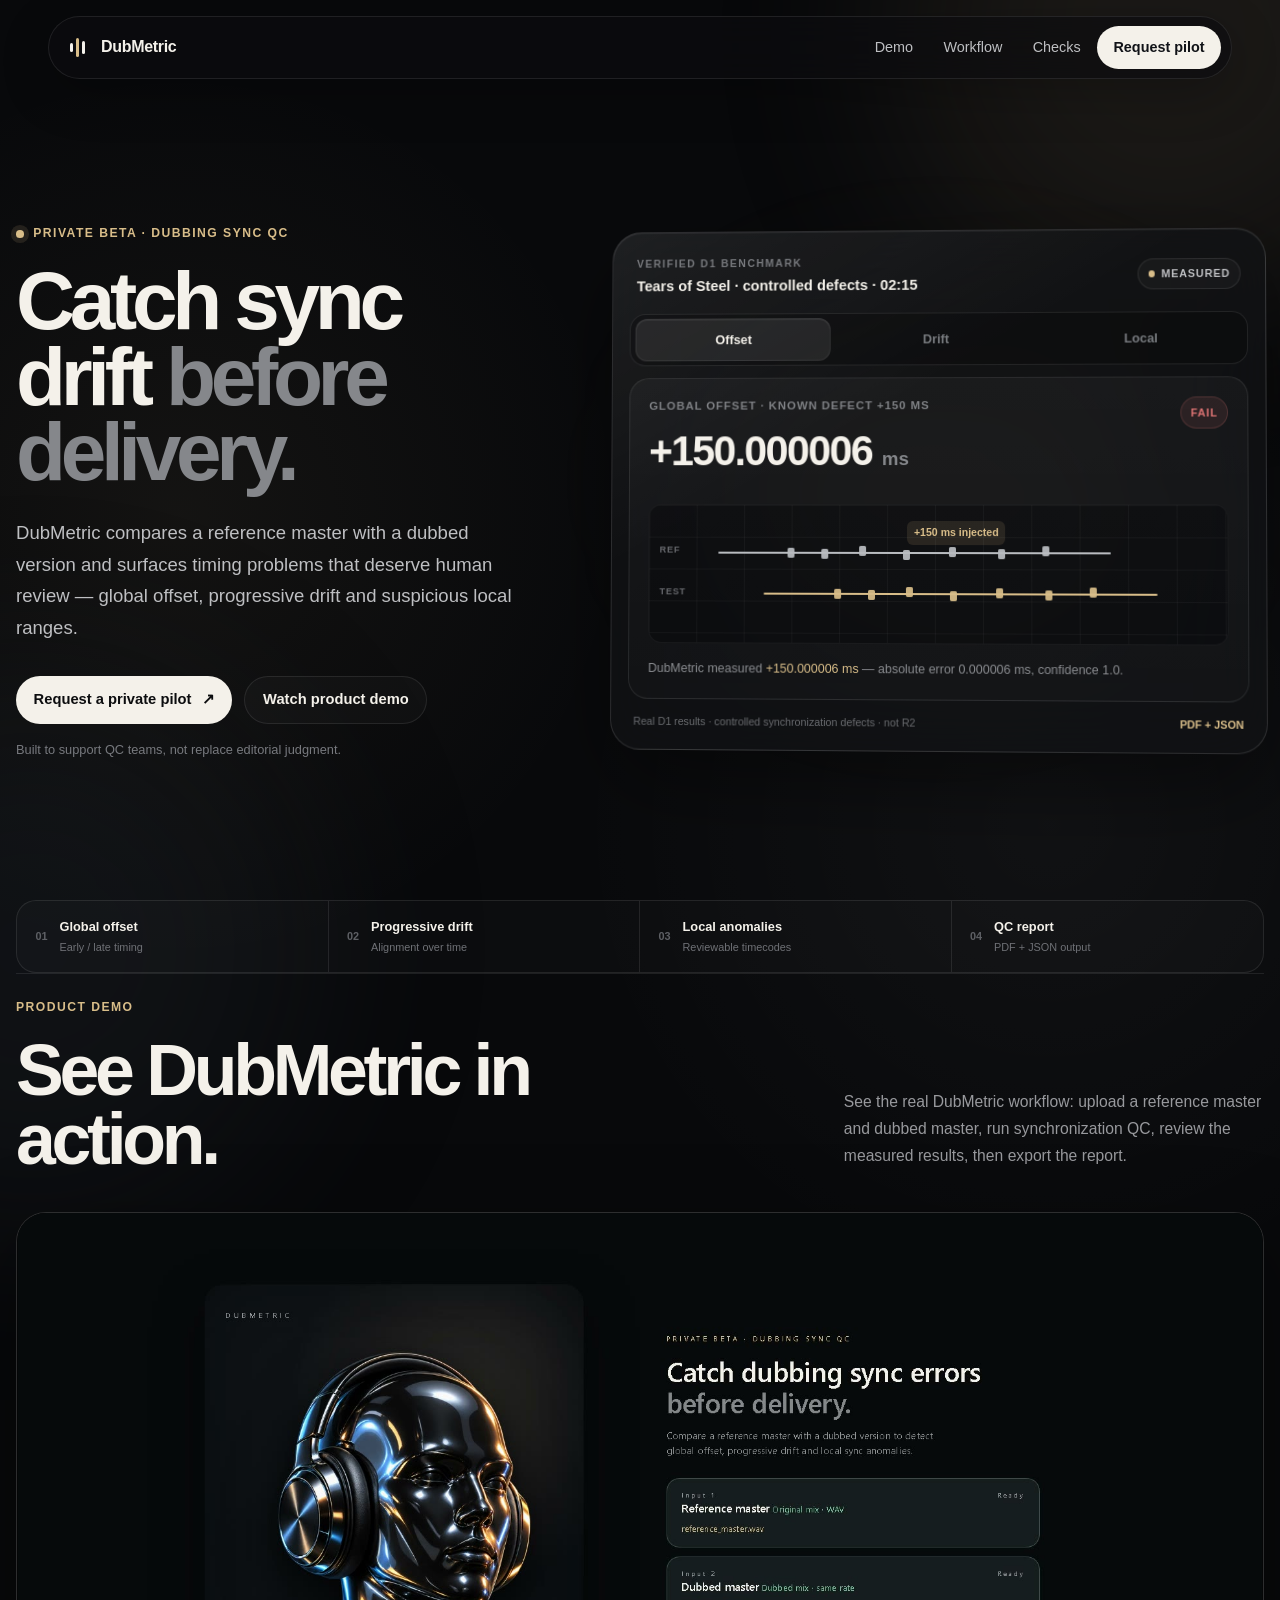
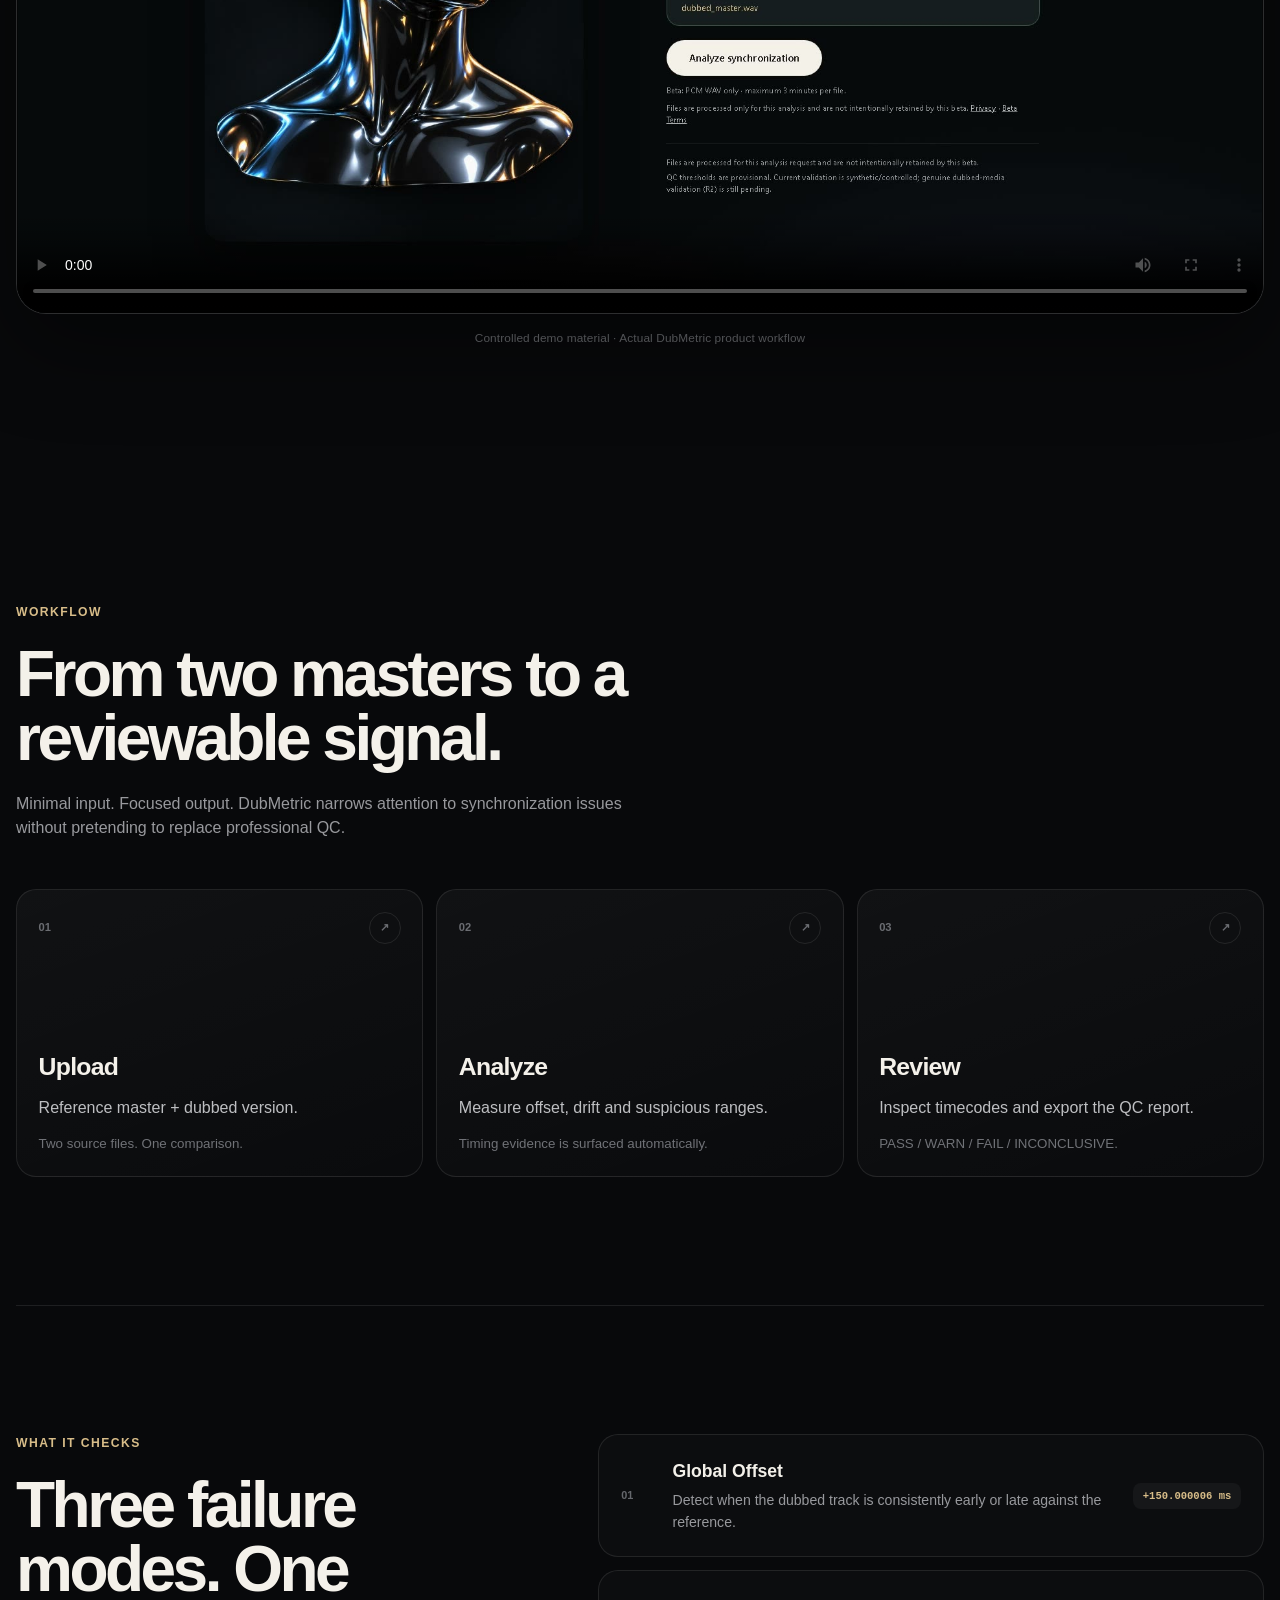
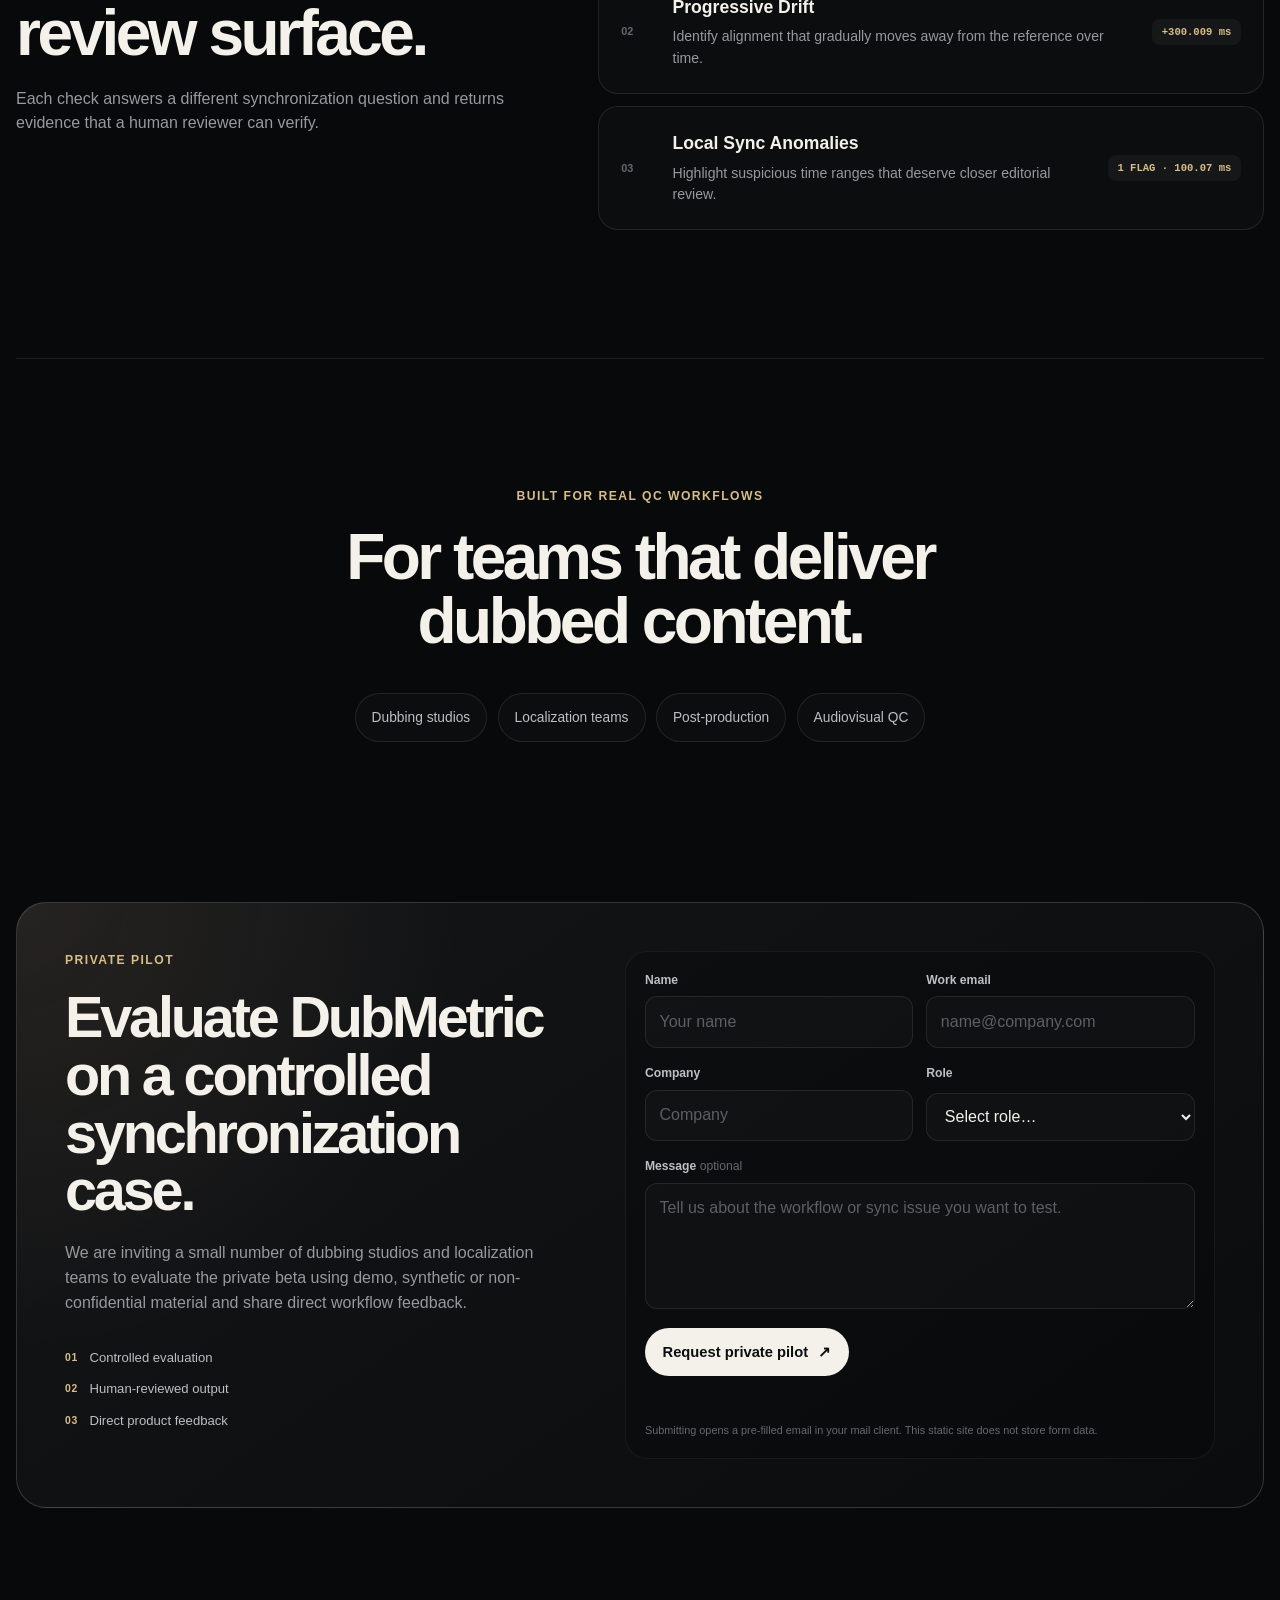
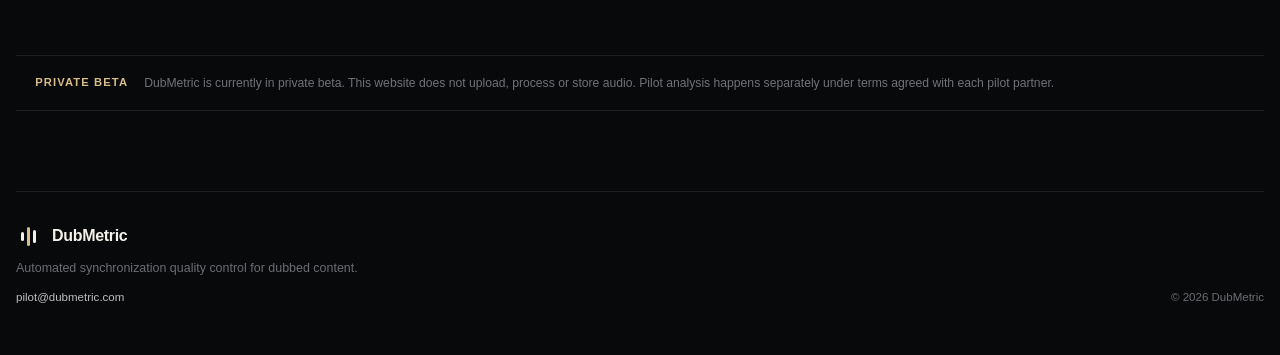
==== commit 40b5169f: "landing: pre-merge copy fixes (hero CTA, demo intro, pilot section)" ====
--- a/index.html
+++ b/index.html
@@ -43,7 +43,7 @@
         </p>
         <div class="cta-row">
           <a class="btn btn-primary" href="#pilot">Request a private pilot <span aria-hidden="true">↗</span></a>
-          <a class="btn btn-ghost" href="#demo">See verified benchmark</a>
+          <a class="btn btn-ghost" href="#demo">Watch product demo</a>
         </div>
         <p class="hero-note">Built to support QC teams, not replace editorial judgment.</p>
       </div>
@@ -141,7 +141,7 @@
           <h2 id="demo-title">See DubMetric in action.</h2>
         </div>
         <p class="demo-intro-copy" data-reveal>
-          See the real DubMetric workflow: upload a reference master and dubbed master, run synchronization QC, review the detected offset, drift and local anomalies, then export the report.
+          See the real DubMetric workflow: upload a reference master and dubbed master, run synchronization QC, review the measured results, then export the report.
         </p>
       </div>
 
@@ -234,10 +234,10 @@
       <div class="pilot-shell">
         <div class="pilot-copy" data-reveal>
           <p class="section-kicker">Private pilot</p>
-          <h2 id="pilot-title">Test DubMetric on a real synchronization case.</h2>
-          <p>We are looking for a small number of dubbing studios and localization teams to test the private beta on real material under agreed pilot terms.</p>
+          <h2 id="pilot-title">Evaluate DubMetric on a controlled synchronization case.</h2>
+          <p>We are inviting a small number of dubbing studios and localization teams to evaluate the private beta using demo, synthetic or non-confidential material and share direct workflow feedback.</p>
           <div class="pilot-meta">
-            <span><strong>01</strong> Real-case evaluation</span>
+            <span><strong>01</strong> Controlled evaluation</span>
             <span><strong>02</strong> Human-reviewed output</span>
             <span><strong>03</strong> Direct product feedback</span>
           </div>
